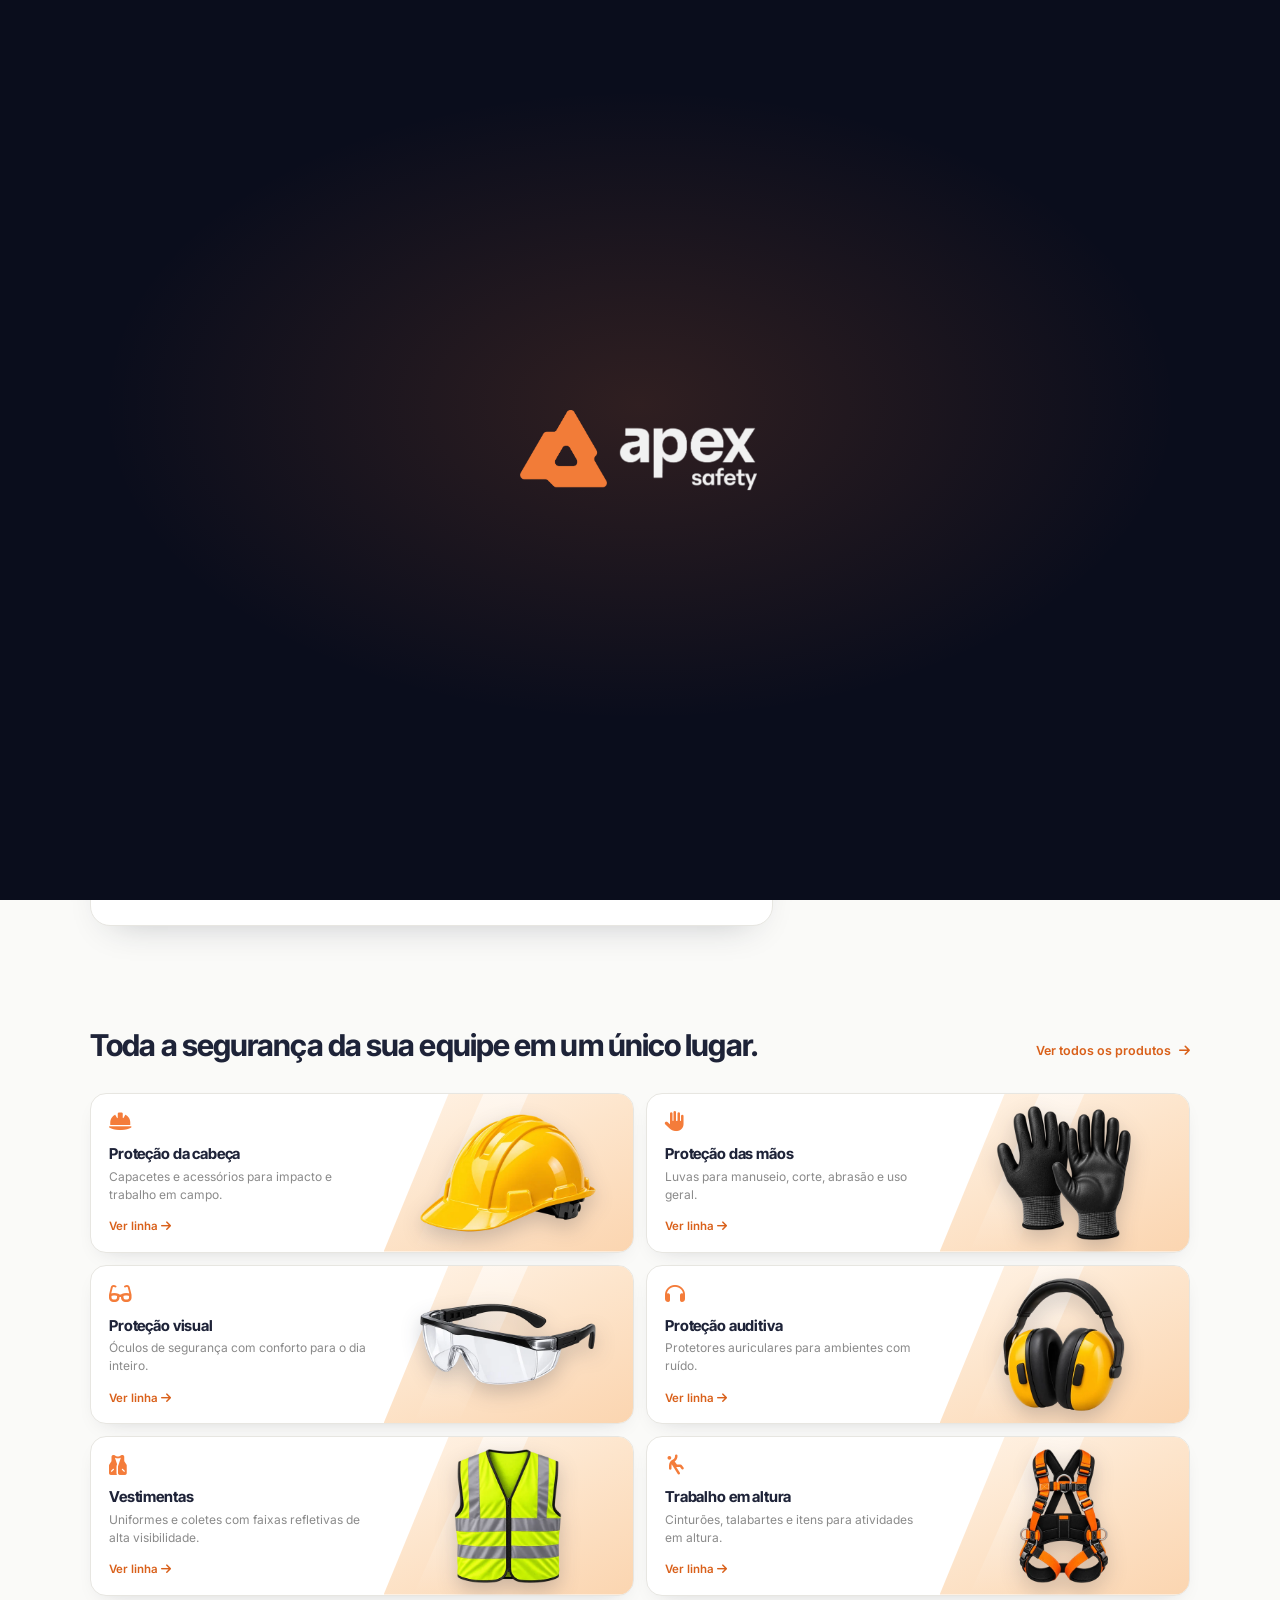
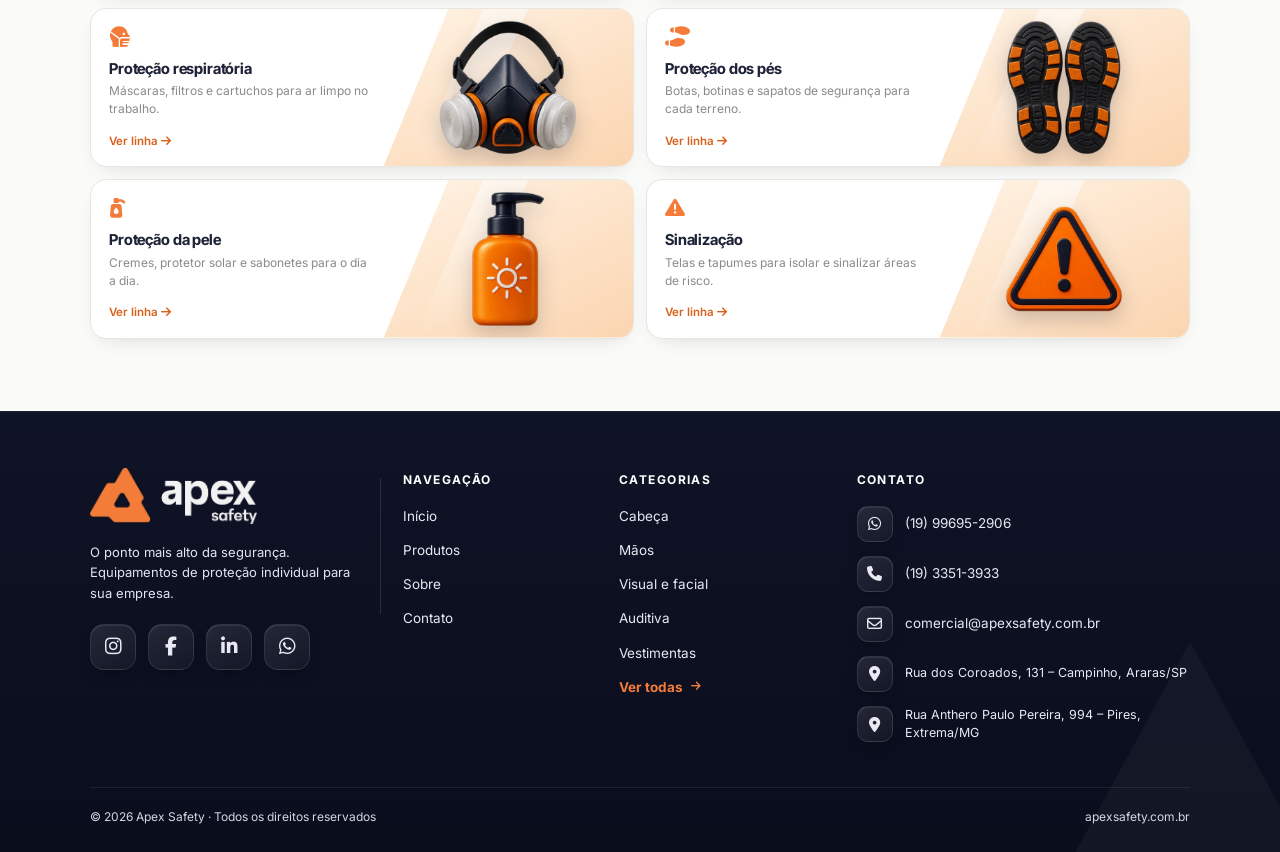
==== orcamento.html @ 377675d9 "Ajustes novos - Part 1" ====
<!DOCTYPE html>
<html lang="pt-br">
<head>
  <meta charset="UTF-8">
  <meta name="viewport" content="width=device-width, initial-scale=1.0">
  <title>Solicitar orçamento | Apex Safety</title>
  <meta name="description" content="Conte um pouco sobre a sua empresa e receba uma proposta de EPIs sob medida.">
  <link rel="icon" type="image/png" href="icon-site.png?v=3">
  <link rel="apple-touch-icon" href="apple-touch-icon.png">
  <link rel="preconnect" href="https://fonts.googleapis.com">
  <link rel="preconnect" href="https://fonts.gstatic.com" crossorigin>
  <link href="https://fonts.googleapis.com/css2?family=Inter:wght@400;500;600;700&family=Inter+Tight:wght@500;600;700;800&family=JetBrains+Mono:wght@400;500;700&display=swap" rel="stylesheet">
  <link rel="stylesheet" href="https://cdnjs.cloudflare.com/ajax/libs/font-awesome/6.5.1/css/all.min.css">
  <link rel="stylesheet" href="style.css">
  <script src="preloader.js"></script>
</head>
<body class="home inner no-hero">
  <header class="site-header">
    <div class="container nav">
      <a href="index.html" class="brand" aria-label="Apex Safety"><img src="logo-apex.png" alt="Apex Safety" width="144" height="48"></a>
      <ul class="nav-links" id="nav-links">
        <li><a href="index.html">Início</a></li>
        <li><a href="produtos.html">Produtos</a></li>
        <li><a href="sobre.html">Sobre</a></li>
        <li><a href="orcamento.html" class="active">Contato</a></li>
      </ul>
      <div class="nav-right">
        <a class="nav-phone" href="tel:+5519996952906"><i class="fa-solid fa-phone"></i> (19) 99695-2906</a>
        <a class="nav-phone nav-mail" href="mailto:atendimento@apexsafety.com.br" aria-label="Enviar e-mail para atendimento@apexsafety.com.br"><i class="fa-regular fa-envelope"></i> atendimento@apexsafety.com.br</a>
        <button class="nav-toggle" id="nav-toggle" aria-label="Abrir menu" aria-expanded="false"><i class="fa-solid fa-bars"></i></button>
      </div>
    </div>
  </header>

  <main>
    <div class="container">
      <div class="form-wrap">
        <form class="form-card" id="quote-form" novalidate>
          <header><h2>Solicitar orçamento</h2><span>Campos com * são obrigatórios.</span></header>
          <div class="fields">
            <div class="field"><label for="nome">Nome completo *</label><input id="nome" name="nome" placeholder="Seu nome" autocomplete="name" required></div>
            <div class="field"><label for="tel">Telefone / WhatsApp *</label><input id="tel" name="tel" type="tel" inputmode="tel" placeholder="(19) 00000-0000" autocomplete="tel" required></div>
            <div class="field field-company full"><label for="empresa">Nome da empresa *</label><input id="empresa" name="empresa" placeholder="Razão social ou nome fantasia" autocomplete="organization" required></div>
            <div class="field full"><label for="colab">Nº de colaboradores</label>
              <select id="colab" name="colab"><option>Até 20</option><option>21 a 50</option><option>51 a 100</option><option>101 a 500</option><option>Mais de 500</option></select></div>
          </div>
          <div class="lbl" style="margin-top:18px">Quais linhas interessam?</div>
          <div class="chips sel" id="lines">
            <button type="button" class="chip" data-l="cabeca">Cabeça</button>
            <button type="button" class="chip" data-l="maos">Mãos</button>
            <button type="button" class="chip" data-l="visual">Visual</button>
            <button type="button" class="chip" data-l="auditiva">Auditiva</button>
            <button type="button" class="chip" data-l="vestimentas">Vestimentas</button>
            <button type="button" class="chip" data-l="altura">Altura</button>
            <button type="button" class="chip" data-l="pes">Pés</button>
          </div>
          <div class="field full"><label for="msg">Mensagem</label><textarea id="msg" name="msg" rows="4" placeholder="Funções, riscos, quantidades, prazos..."></textarea></div>
          <div class="field full field-opt"><label for="cnpj">CNPJ <em>(opcional)</em></label><input id="cnpj" name="cnpj" inputmode="numeric" placeholder="00.000.000/0000-00"></div>
          <div class="form-foot">
            <p class="lgpd"><i class="fa-solid fa-lock"></i> Ao enviar, você concorda com o uso dos dados para contato comercial, conforme a LGPD.</p>
            <button class="btn btn-primary btn-lg btn-nav-cta btn-cta-lg" type="submit">Enviar solicitação <i class="fa-solid fa-arrow-right"></i></button>
          </div>
          <div class="form-ok" id="form-ok" role="status"></div>
        </form>

        <aside class="side">
          <!-- <div class="side-card">
            <h3>Atendimento direto</h3>
            <div class="cr-list">
              <a class="cr " href="tel:+5519996952906" aria-label="Ligar para Irineu, comercial"><span class="cr-ico"><i class="fa-solid fa-phone"></i></span><span class="cr-txt"><small>Comercial · Irineu</small><b>(19) 99695-2906</b></span><span class="cr-go"><i class="fa-solid fa-arrow-right"></i></span></a>
              <a class="cr " href="tel:+5519981358900" aria-label="Ligar para Angelita, financeiro"><span class="cr-ico"><i class="fa-solid fa-phone"></i></span><span class="cr-txt"><small>Financeiro · Angelita</small><b>(19) 98135-8900</b></span><span class="cr-go"><i class="fa-solid fa-arrow-right"></i></span></a>
              <a class="cr cr-sm" href="mailto:contato@apexsafety.com.br?subject=Solicita%C3%A7%C3%A3o%20de%20or%C3%A7amento" aria-label="Enviar e-mail"><span class="cr-ico"><i class="fa-regular fa-envelope"></i></span><span class="cr-txt"><small>E-mail</small><b>contato@apexsafety.com.br</b></span><span class="cr-go"><i class="fa-solid fa-arrow-right"></i></span></a>
              <a class="cr cr-sm" href="https://www.google.com/maps/search/?api=1&amp;query=Rua%20dos%20Coroados%2C%20131%20-%20Campinho%2C%20Araras%2FSP" target="_blank" rel="noopener"><span class="cr-ico"><i class="fa-solid fa-location-dot"></i></span><span class="cr-txt"><small>Endereço · Araras/SP</small><b>Rua dos Coroados, 131 – Campinho</b></span><span class="cr-go"><i class="fa-solid fa-arrow-right"></i></span></a>
              <a class="cr cr-sm" href="https://www.google.com/maps/search/?api=1&amp;query=Rua%20Anthero%20Paulo%20Pereira%2C%20994%20-%20Pires%2C%20Extrema%2FMG" target="_blank" rel="noopener"><span class="cr-ico"><i class="fa-solid fa-location-dot"></i></span><span class="cr-txt"><small>Endereço · Extrema/MG</small><b>Rua Anthero Paulo Pereira, 994 – Pires</b></span><span class="cr-go"><i class="fa-solid fa-arrow-right"></i></span></a>
              <div class="cr cr-off"><span class="cr-ico"><i class="fa-regular fa-clock"></i></span><span class="cr-txt"><small>Horário</small><b>[HORÁRIO DE ATENDIMENTO]</b></span></div>
            </div>
          </div> -->

          <a class="person-link" href="tel:+5519996952906" aria-label="Ligar para Irineu Curtulo Neto (comercial): (19) 99695-2906" draggable="false"><img class="person-img" src="imagens/contatos/irineu-curtulo-neto.png" alt="Cartão de contato: Irineu Curtulo Neto, Departamento Comercial" width="600" height="200" loading="lazy" decoding="async" draggable="false"><span class="call-chip"><i class="fa-solid fa-phone"></i> Ligar agora</span></a>
          <a class="person-link" href="tel:+5519981358900" aria-label="Ligar para Angelita Almeida (financeiro): (19) 98135-8900" draggable="false"><img class="person-img" src="imagens/contatos/angelita-almeida.png" alt="Cartão de contato: Angelita Almeida, Controladoria/Financeiro" width="600" height="200" loading="lazy" decoding="async" draggable="false"><span class="call-chip"><i class="fa-solid fa-phone"></i> Ligar agora</span></a>
        </aside>
      </div>
    </div>

    <section class="section">
      <div class="container">
        <div class="sec-head">
          <div>
            <h2 class="title">Toda a segurança da sua equipe em um único lugar.</h2>
          </div>
          <a class="link-orange" href="produtos.html">Ver todos os produtos <i class="fa-solid fa-arrow-right"></i></a>
        </div>
        <div class="cat-grid">
          <a class="cat" href="produtos.html?linha=cabeca"><div class="cat-text"><span class="ico-o"><i class="fa-solid fa-helmet-safety"></i></span><h3>Proteção da cabeça</h3><p>Capacetes e acessórios para impacto e trabalho em campo.</p><span class="cat-link">Ver linha <i class="fa-solid fa-arrow-right"></i></span></div><div class="cat-art"><img src="imagens/solucoes/cabeca.webp?v=4" alt="Capacete de segurança" width="300" height="225" loading="lazy" decoding="async"><i class="fa-solid fa-helmet-safety cat-fallback"></i></div></a>
          <a class="cat" href="produtos.html?linha=maos"><div class="cat-text"><span class="ico-o"><i class="fa-solid fa-hand"></i></span><h3>Proteção das mãos</h3><p>Luvas para manuseio, corte, abrasão e uso geral.</p><span class="cat-link">Ver linha <i class="fa-solid fa-arrow-right"></i></span></div><div class="cat-art"><img src="imagens/solucoes/maos.webp?v=4" alt="Luvas de proteção" width="300" height="225" loading="lazy" decoding="async"><i class="fa-solid fa-hand cat-fallback"></i></div></a>
          <a class="cat" href="produtos.html?linha=visual"><div class="cat-text"><span class="ico-o"><i class="fa-solid fa-glasses"></i></span><h3>Proteção visual</h3><p>Óculos de segurança com conforto para o dia inteiro.</p><span class="cat-link">Ver linha <i class="fa-solid fa-arrow-right"></i></span></div><div class="cat-art"><img src="imagens/solucoes/visual.webp?v=4" alt="Óculos de segurança" width="300" height="225" loading="lazy" decoding="async"><i class="fa-solid fa-glasses cat-fallback"></i></div></a>
          <a class="cat" href="produtos.html?linha=auditiva"><div class="cat-text"><span class="ico-o"><i class="fa-solid fa-headphones"></i></span><h3>Proteção auditiva</h3><p>Protetores auriculares para ambientes com ruído.</p><span class="cat-link">Ver linha <i class="fa-solid fa-arrow-right"></i></span></div><div class="cat-art"><img src="imagens/solucoes/auditiva.webp?v=4" alt="Abafador de ruído" width="300" height="225" loading="lazy" decoding="async"><i class="fa-solid fa-headphones cat-fallback"></i></div></a>
          <a class="cat" href="produtos.html?linha=vestimentas"><div class="cat-text"><span class="ico-o"><i class="fa-solid fa-vest"></i></span><h3>Vestimentas</h3><p>Uniformes e coletes com faixas refletivas de alta visibilidade.</p><span class="cat-link">Ver linha <i class="fa-solid fa-arrow-right"></i></span></div><div class="cat-art"><img src="imagens/solucoes/vestimentas.webp?v=4" alt="Colete refletivo" width="300" height="225" loading="lazy" decoding="async"><i class="fa-solid fa-vest cat-fallback"></i></div></a>
          <a class="cat" href="produtos.html?linha=altura"><div class="cat-text"><span class="ico-o"><i class="fa-solid fa-person-falling"></i></span><h3>Trabalho em altura</h3><p>Cinturões, talabartes e itens para atividades em altura.</p><span class="cat-link">Ver linha <i class="fa-solid fa-arrow-right"></i></span></div><div class="cat-art"><img src="imagens/solucoes/altura.webp?v=4" alt="Cinturão de segurança" width="300" height="225" loading="lazy" decoding="async"><i class="fa-solid fa-person-falling cat-fallback"></i></div></a>
          <a class="cat" href="produtos.html?linha=respiratoria"><div class="cat-text"><span class="ico-o"><i class="fa-solid fa-head-side-mask"></i></span><h3>Proteção respiratória</h3><p>Máscaras, filtros e cartuchos para ar limpo no trabalho.</p><span class="cat-link">Ver linha <i class="fa-solid fa-arrow-right"></i></span></div><div class="cat-art"><img src="imagens/solucoes/respiratoria.webp?v=4" alt="Máscara de proteção respiratória" width="300" height="225" loading="lazy" decoding="async"><i class="fa-solid fa-head-side-mask cat-fallback"></i></div></a>
          <a class="cat" href="produtos.html?linha=pes"><div class="cat-text"><span class="ico-o"><i class="fa-solid fa-shoe-prints"></i></span><h3>Proteção dos pés</h3><p>Botas, botinas e sapatos de segurança para cada terreno.</p><span class="cat-link">Ver linha <i class="fa-solid fa-arrow-right"></i></span></div><div class="cat-art"><img src="imagens/solucoes/pes.webp?v=4" alt="Botina de segurança" width="300" height="225" loading="lazy" decoding="async"><i class="fa-solid fa-shoe-prints cat-fallback"></i></div></a>
          <a class="cat" href="produtos.html?linha=pele"><div class="cat-text"><span class="ico-o"><i class="fa-solid fa-pump-soap"></i></span><h3>Proteção da pele</h3><p>Cremes, protetor solar e sabonetes para o dia a dia.</p><span class="cat-link">Ver linha <i class="fa-solid fa-arrow-right"></i></span></div><div class="cat-art"><img src="imagens/solucoes/pele.webp?v=4" alt="Creme e protetor solar" width="300" height="225" loading="lazy" decoding="async"><i class="fa-solid fa-pump-soap cat-fallback"></i></div></a>
          <a class="cat" href="produtos.html?linha=sinalizacao"><div class="cat-text"><span class="ico-o"><i class="fa-solid fa-triangle-exclamation"></i></span><h3>Sinalização</h3><p>Telas e tapumes para isolar e sinalizar áreas de risco.</p><span class="cat-link">Ver linha <i class="fa-solid fa-arrow-right"></i></span></div><div class="cat-art"><img src="imagens/solucoes/sinalizacao.webp?v=4" alt="Tela de sinalização" width="300" height="225" loading="lazy" decoding="async"><i class="fa-solid fa-triangle-exclamation cat-fallback"></i></div></a>
        </div>
      </div>
    </section>
  </main>

  <footer class="site-footer flush">
    <div class="container">
      <div class="sf-grid">
        <div class="sf-brand">
          <a href="index.html" aria-label="Apex Safety"><img src="logo-apex.png" alt="Apex Safety" width="144" height="48"></a>
          <p>O ponto mais alto da segurança. Equipamentos de proteção individual para sua empresa.</p>
          <div class="sf-social">
            <a href="https://www.instagram.com/apexsafetyepi?utm_source=ig_web_button_share_sheet&cplk=ZDNlZDc0MzIxNw==" target="_blank" rel="noopener" aria-label="Instagram"><i class="fa-brands fa-instagram"></i></a>
            <a href="#" aria-label="Facebook"><i class="fa-brands fa-facebook-f"></i></a>
            <a href="#" aria-label="LinkedIn"><i class="fa-brands fa-linkedin-in"></i></a>
            <a href="https://api.whatsapp.com/send?phone=5519996952906" target="_blank" rel="noopener" aria-label="WhatsApp"><i class="fa-brands fa-whatsapp"></i></a>
          </div>
        </div>
        <div>
          <h4>Navegação</h4>
          <ul>
            <li><a href="index.html">Início</a></li>
            <li><a href="produtos.html">Produtos</a></li>
            <li><a href="sobre.html">Sobre</a></li>
            <li><a href="orcamento.html">Contato</a></li>
          </ul>
        </div>
        <div>
          <h4>Categorias</h4>
          <ul>
            <li><a href="produtos.html?linha=cabeca">Cabeça</a></li>
            <li><a href="produtos.html?linha=maos">Mãos</a></li>
            <li><a href="produtos.html?linha=visual">Visual e facial</a></li>
            <li><a href="produtos.html?linha=auditiva">Auditiva</a></li>
            <li><a href="produtos.html?linha=vestimentas">Vestimentas</a></li>
            <li><a class="sf-all" href="produtos.html">Ver todas <i class="fa-solid fa-arrow-right"></i></a></li>
          </ul>
        </div>
        <div>
          <h4>Contato</h4>
          <ul>
            <li><a href="https://api.whatsapp.com/send?phone=5519996952906" target="_blank" rel="noopener"><i class="fa-brands fa-whatsapp"></i> (19) 99695-2906</a></li>
            <li><a href="tel:+551933513933"><i class="fa-solid fa-phone"></i> (19) 3351-3933</a></li>
            <li><a href="mailto:comercial@apexsafety.com.br"><i class="fa-regular fa-envelope"></i> comercial@apexsafety.com.br</a></li>
            <li><i class="fa-solid fa-location-dot"></i> Rua dos Coroados, 131 – Campinho, Araras/SP</li>
            <li><i class="fa-solid fa-location-dot"></i> Rua Anthero Paulo Pereira, 994 – Pires, Extrema/MG</li>
          </ul>
        </div>
      </div>
      <div class="sf-bottom"><span>© 2026 Apex Safety · Todos os direitos reservados</span><span>apexsafety.com.br</span></div>
    </div>
  </footer>
  <script src="script.js"></script>
</body>
</html>
---- style.css ----
:root {
  --bg: #fafaf8;
  --white: #ffffff;
  --navy: #1e2338;
  --navy-deep: #12132a;
  --orange: #f47c3a;
  --orange-ink: #d9601a;
  --blue: #2a5bc0;
  --peach: #f3c58e;
  --text: #1a1c2e;
  --muted: #8a8a8a;
  --line: #e7e6e1;
  --radius: 16px;
  --font: 'Inter', system-ui, sans-serif;
  --display: 'Inter Tight', 'Inter', system-ui, sans-serif;
  --mono: 'JetBrains Mono', ui-monospace, monospace;
}

*, *::before, *::after { box-sizing: border-box; }
html { scroll-behavior: smooth; }
body { margin: 0; font-family: var(--font); background: var(--bg); color: var(--text); line-height: 1.5; overflow-x: hidden; -webkit-font-smoothing: antialiased; }
img { max-width: 100%; display: block; }
a { color: inherit; text-decoration: none; }
h1, h2, h3, h4 { font-family: var(--display); letter-spacing: -0.03em; line-height: 1.05; margin: 0; font-weight: 700; color: var(--navy); }
p { margin: 0; }
.container { width: calc(100% - 32px); max-width: 1100px; margin: 0 auto; }
.accent { color: var(--orange-ink); }
.eyebrow { font-size: 13px; letter-spacing: .08em; text-transform: uppercase; color: var(--orange-ink); margin-bottom: 14px; display: block; }
.section { padding: 72px 0; }
.section-white { background: var(--white); border-top: 1px solid var(--line); border-bottom: 1px solid var(--line); }
h2.title { font-size: clamp(28px, 4vw, 30px); }

/* Header */
.site-header { position: sticky; top: 0; z-index: 50; background: rgba(250,250,248,.92); backdrop-filter: blur(10px); border-bottom: 1px solid var(--line); }
.nav { display: flex; align-items: center; justify-content: space-between; height: 64px; gap: 16px; }
.brand { display: inline-flex; align-items: center; gap: 6px; }
.brand img { width: 30px; height: auto; }
.brand-text { display: flex; flex-direction: column; line-height: .8; font-family: var(--display); font-weight: 800; font-size: 25px; color: var(--navy); letter-spacing: -0.04em; }
.brand-text small { font-size: 7px; font-weight: 700; letter-spacing: 0; align-self: flex-end; margin-top: 2px; }
.brand.light .brand-text { color: #fff; }
.nav-links { display: flex; gap: 4px; list-style: none; margin: 0; padding: 0; }
.nav-links a { font-size: 13px; padding: 7px 12px; border-radius: 8px; color: var(--muted); font-weight: 500; transition: background .2s; }
.nav-links a:hover { background: #efeee9; color: var(--text); }
.nav-links a.active { background: #efeee9; color: var(--text); }
.nav-right { display: flex; align-items: center; gap: 18px; }
.nav-phone { font-size: 13px; color: var(--muted); display: inline-flex; align-items: center; gap: 8px; }
.nav-toggle { display: none; background: var(--white); border: 1px solid var(--line); border-radius: 8px; width: 38px; height: 38px; cursor: pointer; color: var(--navy); }

/* Buttons */
.btn { display: inline-flex; align-items: center; justify-content: center; gap: 8px; padding: 11px 18px; border-radius: 10px; font: 600 13px var(--font); cursor: pointer; border: 1px solid transparent; transition: transform .15s, box-shadow .2s, background .2s; }
.btn:hover { transform: translateY(-1px); }
.btn-primary { background: var(--orange); color: var(--navy); box-shadow: 0 4px 12px rgba(244,124,58,.3); }
.btn-primary:hover { background: #f8873f; }
.btn-light { background: var(--white); border-color: var(--line); color: var(--navy); box-shadow: 0 1px 2px rgba(0,0,0,.05); }
.btn-dark { background: var(--navy); color: #fff; }
.btn-ghost-dark { border-color: rgba(255,255,255,.2); color: #fff; }
.btn-outline-orange { border-color: rgba(26,28,46,.25); color: var(--navy); }
.btn-lg { padding: 14px 20px; }
.btn-block { width: 100%; }
.btn-sm { padding: 8px 16px; font-size: 12px; }

/* Hero */
.hero { padding: 56px 0 56px; }
.hero-grid { display: grid; grid-template-columns: 1fr 1fr; gap: 48px; align-items: center; }
.pill { display: inline-flex; align-items: center; gap: 8px; background: var(--white); border: 1px solid var(--line); border-radius: 999px; padding: 4px 12px 4px 5px; font-size: 11px; color: var(--muted); box-shadow: 0 1px 3px rgba(0,0,0,.05); }
.pill b { font-family:; font-weight: 500; background: #fdebdc; color: var(--orange-ink); border-radius: 999px; padding: 2px 8px; }
.hero h1 { font-size: clamp(44px, 6.4vw, 66px); margin: 22px 0 22px; }
.hero h1 .accent { display: inline; }
.hero p.lead { font-size: 16px; color: var(--muted); max-width: 400px; }
.hero-actions { display: flex; flex-wrap: wrap; gap: 12px; margin: 28px 0 24px; }
.checks { display: flex; flex-wrap: wrap; gap: 8px 22px; list-style: none; padding: 20px 0 0; margin: 0; border-top: 1px solid var(--line); font-size: 12px; color: var(--muted); }
.checks li::before { content: "✓"; color: var(--orange-ink); margin-right: 7px; }
.hero-card { position: relative; background: var(--navy); border-radius: 22px; aspect-ratio: 1 / .96; overflow: hidden; box-shadow: 0 30px 50px -20px rgba(30,35,56,.4); }
.hero-card::before { content: ""; position: absolute; right: 0; top: 0; width: 60%; height: 100%; background: var(--blue); clip-path: polygon(30% 0, 100% 0, 100% 100%, 70% 100%); }
.hero-card::after { content: ""; position: absolute; left: 0; top: 0; width: 70%; height: 90%; border-right: 1px solid rgba(255,255,255,.18); transform: skewX(-24deg) translateX(30%); pointer-events: none; }
.hero-photo { position: absolute; left: 8%; right: 12%; top: 18%; bottom: 7%; object-fit: cover; width: 80%; height: 75%; clip-path: polygon(50% 0, 100% 40%, 100% 100%, 0 100%, 0 40%); border-radius: 12px; }
.hero-tag { position: absolute; left: 16px; top: 16px; z-index: 3; background: var(--white); border-radius: 10px; padding: 8px 12px; display: flex; gap: 10px; align-items: center; font-size: 11px; box-shadow: 0 6px 16px rgba(0,0,0,.2); }
.hero-tag b { display: block; font-size: 12px; color: var(--navy); }
.hero-tag span { color: var(--muted); }
.hero-tag i { color: var(--orange-ink); }

/* Pillars */
.pillars { display: grid; grid-template-columns: repeat(3, 1fr); background: var(--white); border: 1px solid var(--line); border-radius: var(--radius); }
.pillar { display: flex; gap: 14px; padding: 22px 20px; border-right: 1px solid var(--line); }
.pillar:last-child { border-right: 0; }
.ico { flex: none; width: 28px; height: 28px; background: var(--navy); color: var(--orange); border-radius: 8px; display: grid; place-items: center; font-size: 12px; }
.pillar h4, .pillar h3 { font-size: 14px; letter-spacing: -0.01em; margin-bottom: 6px; }
.pillar p { font-size: 12px; color: var(--muted); }

/* Section header */
.sec-head { display: flex; justify-content: space-between; align-items: flex-end; gap: 20px; margin-bottom: 32px; flex-wrap: wrap; }
.sec-head.center { justify-content: center; text-align: center; }

/* Category cards */
.cat-grid { display: grid; grid-template-columns: repeat(3, 1fr); gap: 12px; }
.cat { background: var(--white); border: 1px solid var(--line); border-radius: 14px; padding: 18px 18px 16px; display: flex; flex-direction: column; gap: 8px; transition: transform .2s, box-shadow .2s; }
.cat:hover { transform: translateY(-3px); box-shadow: 0 12px 24px -12px rgba(30,35,56,.25); }
.cat .ico-o { width: 30px; height: 30px; border-radius: 8px; background: #fdebdc; border: 1px solid #f9d4b5; color: var(--orange-ink); display: grid; place-items: center; font-size: 13px; margin-bottom: 14px; }
.cat h3 { font-size: 15px; letter-spacing: -0.01em; }
.cat p { font-size: 12px; color: var(--muted); flex: 1; min-height: 36px; }
.cat span { font-size: 12px; font-weight: 600; color: var(--navy); }

/* Feature (gloves) */
.feature { background: var(--navy); border-radius: 22px; overflow: hidden; display: grid; grid-template-columns: 1fr 1fr; position: relative; min-height: 360px; }
.feature::before { content: ""; position: absolute; left: 0; top: 0; bottom: 0; width: 50%; background: var(--blue); clip-path: polygon(0 0, 75% 0, 100% 0, 25% 100%, 0 100%); clip-path: polygon(0 0, 78% 0, 22% 100%, 0 100%); }
.feature-img { position: relative; z-index: 2; display: grid; place-items: center; padding: 28px; }
.feature-img img { width: 85%; aspect-ratio: 1; object-fit: cover; clip-path: polygon(50% 4%, 100% 96%, 0 96%); background: var(--orange); }
.feature-body { position: relative; z-index: 2; padding: 44px 40px 44px 8px; color: #fff; }
.feature-body h2 { color: #fff; font-size: clamp(28px, 3.6vw, 36px); margin-bottom: 16px; }
.feature-body > p { color: #b9bdd0; font-size: 14px; max-width: 400px; }
.feature-body .checks { border: 0; padding: 0; margin: 20px 0 24px; flex-direction: column; color: #e8e9f2; gap: 8px; }
.feature-body .checks li::before { content: "✓"; display: inline-grid; place-items: center; width: 18px; height: 18px; background: rgba(244,124,58,.2); border-radius: 5px; font-size: 10px; margin-right: 10px; }
.feature-actions { display: flex; gap: 10px; flex-wrap: wrap; }

/* Why */
.why-grid { display: grid; grid-template-columns: repeat(5, 1fr); gap: 12px; }
.why { background: var(--white); border: 1px solid var(--line); border-radius: 14px; padding: 16px; }
.why .ico { width: 36px; height: 36px; font-size: 15px; margin-bottom: 14px; }
.why h3 { font-size: 13px; letter-spacing: -0.01em; margin-bottom: 6px; }
.why p { font-size: 11.5px; color: var(--muted); }

/* Steps */
.how { display: grid; grid-template-columns: 1fr 1fr; gap: 48px; align-items: center; }
.steps { list-style: none; padding: 0; margin: 28px 0 0; position: relative; }
.step { display: flex; gap: 16px; margin-bottom: 20px; position: relative; }
.step:not(:last-child)::before { content: ""; position: absolute; left: 13px; top: 32px; bottom: -14px; width: 1px; background: var(--line); }
.step .n { flex: none; width: 28px; height: 28px; border-radius: 8px; border: 1px solid var(--line); background: var(--white); font: 11px; display: grid; place-items: center; color: var(--muted); }
.step:last-child .n { background: var(--orange); border-color: var(--orange); color: var(--navy); }
.step h3 { font-size: 14px; letter-spacing: -0.01em; margin-bottom: 4px; }
.step p { font-size: 12.5px; color: var(--muted); }
.van-card { background: #f3f3f0; border: 1px solid var(--line); border-radius: 18px; padding: 0px; }
.van-card img { border-radius: 8px; width: 100%; aspect-ratio: 4/3; object-fit: cover; }

/* Brand essence */
.essence { display: grid; grid-template-columns: 1fr 1fr; gap: 56px; align-items: center; }
.tri-img { width: 100%; max-width: 420px; aspect-ratio: 1.15; margin: 0 auto; object-fit: cover; clip-path: polygon(50% 0, 100% 100%, 0 100%); }
.tri-photo { aspect-ratio: 1.15; max-width: 420px; margin: 0 auto; width: 100%; background: linear-gradient(180deg, #f08a9a 0%, #6d5470 35%, #1d2036 100%); clip-path: polygon(50% 0, 100% 100%, 0 100%); position: relative; }
.tri-photo img { width: 100%; height: 100%; object-fit: cover; mix-blend-mode: multiply; opacity: .85; }
.essence h2 { font-size: clamp(32px, 4.4vw, 35px); margin-bottom: 24px; }
.lines { list-style: none; padding: 0; margin: 0 0 22px; border-top: 1px solid var(--line); }
.lines li { padding: 10px 0; border-bottom: 1px solid var(--line); font-size: 13.5px; color: var(--muted); }
.lines b { color: var(--navy); }
.essence p.note { font-size: 13px; color: var(--muted); max-width: 380px; margin-bottom: 22px; }

/* Social */
.social-head { display: flex; align-items: center; justify-content: space-between; gap: 16px; margin-bottom: 20px; flex-wrap: wrap; }
.social-head .who { display: flex; gap: 14px; align-items: center; }
.avatar { width: 40px; height: 40px; border-radius: 50%; background: var(--navy); display: grid; place-items: center; }
.avatar img { width: 20px; }
.social-head h3 { font-size: 20px; letter-spacing: -0.02em; }
.social-head p { font-size: 12px; color: var(--muted); }
.posts { display: grid; grid-template-columns: repeat(4, 1fr); gap: 10px; }
.post { aspect-ratio: .8; border-radius: 12px; overflow: hidden; position: relative; background: var(--navy); color: #fff; padding: 16px; display: flex; flex-direction: column; justify-content: flex-end; font-family: var(--display); font-weight: 700; font-size: 18px; line-height: 1.05; letter-spacing: -.02em; }
.post img { position: absolute; inset: 0; width: 100%; height: 100%; object-fit: cover; }
.post::after { content: ""; position: absolute; inset: 0; background: linear-gradient(180deg, rgba(30,35,56,.1), rgba(30,35,56,.85)); }
.post span { position: relative; z-index: 2; }
.post.orange { background: var(--orange); color: var(--navy); }
.post.orange::after { display: none; }
.post.mark { display: grid; place-items: center; }
.post.mark img { position: static; width: 55%; height: auto; }
.post.mark::after { display: none; }

/* CTA band */
.cta-band { background: var(--orange); border-radius: 22px; padding: 20px 40px; display: flex; justify-content: space-between; align-items: center; gap: 24px; flex-wrap: wrap; position: relative; overflow: hidden; }
.cta-band::after { content: ""; position: absolute; right: 90px; top: -20%; bottom: -20%; width: 240px; border-left: 1px solid rgba(30,35,56,.25); transform: skewX(-30deg); pointer-events: none; }
.cta-band h2 { font-size: clamp(30px, 3.6vw, 24px); max-width: 620px; position: relative; z-index: 2; }
.cta-band p { font-size: 13px; color: var(--navy); margin: 10px 0 22px; position: relative; z-index: 2; }
.cta-band .actions { display: flex; gap: 10px; flex-wrap: wrap; position: relative; z-index: 2; }
.cta-band.row .actions { margin: 0; }

/* Footer */
.footer { background: var(--navy-deep); color: #a8abc2; padding: 44px 0 0; margin-top: 72px; font-size: 12px; }
.footer-grid { display: grid; grid-template-columns: 1.1fr 1fr 1.1fr 1fr; gap: 28px; padding-bottom: 36px; }
.footer p.tag { margin-top: 14px; max-width: 200px; line-height: 1.7; }
.footer h4 { font: 700 10px; letter-spacing: .1em; color: #fff; margin-bottom: 14px; text-transform: uppercase; }
.footer ul { list-style: none; margin: 0; padding: 0; display: grid; gap: 8px; }
.footer a:hover { color: #fff; }
.footer-bottom { border-top: 1px solid rgba(255,255,255,.08); padding: 18px 0; display: flex; justify-content: space-between; gap: 12px; flex-wrap: wrap; font-size: 11px; }
.footer-bottom .mono { font-family:; }
.footer-slim { background: var(--navy-deep); color: #a8abc2; padding: 22px 0; margin-top: 72px; font-size: 12px; }
.footer-slim .container { display: flex; justify-content: space-between; align-items: center; gap: 16px; flex-wrap: wrap; }

/* Catalog */
.page-head { padding: 56px 0 40px; background: var(--white); border-bottom: 1px solid var(--line); }
.page-head .container { display: flex; justify-content: space-between; align-items: flex-end; gap: 24px; flex-wrap: wrap; }
.crumbs { font: 11px; color: var(--muted); margin-bottom: 28px; }
.crumbs b { color: var(--text); font-weight: 500; }
.crumbs a:hover { color: var(--orange-ink); }
.page-head h1 { font-size: clamp(40px, 6vw, 60px); margin-bottom: 14px; }
.page-head p { color: var(--muted); max-width: 480px; font-size: 15px; }
.filters-row { display: flex; justify-content: space-between; align-items: center; gap: 16px; margin: 28px 0 22px; flex-wrap: wrap; }
.chips { display: flex; flex-wrap: wrap; gap: 8px; }
.chip { font: 500 12px var(--font); background: var(--white); border: 1px solid var(--line); border-radius: 999px; padding: 8px 16px; cursor: pointer; color: var(--text); transition: all .15s; }
.chip:hover { border-color: #cfcdc5; }
.chip.on { background: var(--navy); color: #fff; border-color: var(--navy); }
.count { font: 11px; color: var(--muted); }
.prod-grid { display: grid; grid-template-columns: repeat(4, 1fr); gap: 16px; }
.prod { background: var(--white); border: 1px solid var(--line); border-radius: 14px; overflow: hidden; display: flex; flex-direction: column; transition: box-shadow .2s, transform .2s; }
.prod:hover { box-shadow: 0 14px 28px -14px rgba(30,35,56,.3); transform: translateY(-2px); }
.prod[hidden] { display: none; }
.prod-img { position: relative; aspect-ratio: 1 / .93; background: #f2f2ef; display: grid; place-items: center; overflow: hidden; }
.prod-img img { width: 100%; height: 100%; object-fit: cover; }
.prod-tag { position: absolute; left: 10px; top: 10px; z-index: 2; background: var(--white); border-radius: 999px; font-size: 10.5px; padding: 3px 10px; box-shadow: 0 1px 3px rgba(0,0,0,.08); }
.ph { text-align: center; font: 9px; color: var(--muted); letter-spacing: .05em; }
.ph i { display: grid; place-items: center; width: 36px; height: 36px; margin: 0 auto 8px; border: 1px dashed #c9c8c2; border-radius: 8px; font-size: 15px; font-style: normal; }
.prod-body { padding: 16px; display: flex; flex-direction: column; gap: 6px; flex: 1; }
.prod-body h3 { font-size: 15px; letter-spacing: -0.01em; }
.prod-body p { font-size: 12px; color: var(--muted); }
.prod-body .ca { font: 10px; color: var(--muted); }
.prod-foot { display: flex; justify-content: space-between; align-items: center; margin-top: auto; padding-top: 14px; }
.prod-foot a.more { font-size: 12px; font-weight: 600; color: var(--navy); }

/* Product detail */
.detail { display: grid; grid-template-columns: 1.05fr 1fr; gap: 40px; padding: 28px 0 64px; align-items: start; }
.gallery .main { position: relative; background: var(--navy); border-radius: 18px; aspect-ratio: 1 / .9; overflow: hidden; }
.gallery .main::before { content: ""; position: absolute; right: 0; top: 0; width: 45%; height: 100%; background: var(--blue); clip-path: polygon(40% 0, 100% 0, 100% 100%, 90% 100%); }
.gallery .main img { position: absolute; inset: 0; width: 100%; height: 100%; object-fit: cover; }
.thumbs { display: flex; gap: 8px; margin-top: 12px; }
.thumb { width: 52px; height: 52px; border-radius: 8px; overflow: hidden; border: 2px solid transparent; padding: 0; cursor: pointer; background: #ddd; }
.thumb img { width: 100%; height: 100%; object-fit: cover; }
.thumb.on { border-color: var(--orange); }
.badge { display: inline-block; font-size: 11px; background: #fdebdc; border: 1px solid #f9d4b5; color: #a1450e; border-radius: 999px; padding: 3px 12px; margin-bottom: 14px; }
.detail h1 { font-size: clamp(34px, 4.6vw, 44px); margin-bottom: 14px; }
.detail .desc { color: var(--muted); font-size: 14px; margin-bottom: 16px; }
.tags { display: flex; gap: 8px; margin-bottom: 20px; flex-wrap: wrap; }
.tags span { font: 10.5px; background: var(--white); border: 1px solid var(--line); border-radius: 6px; padding: 4px 9px; color: var(--muted); }
.buybox { background: var(--white); border: 1px solid var(--line); border-radius: 14px; padding: 20px; box-shadow: 0 4px 14px -8px rgba(0,0,0,.12); }
.buy-row { display: flex; justify-content: space-between; font-size: 12px; font-weight: 600; margin-bottom: 10px; }
.buy-row span { font-weight: 400; color: var(--muted); }
.sizes { display: grid; grid-template-columns: repeat(5, 1fr); gap: 8px; margin-bottom: 20px; }
.size { padding: 10px 0; border: 1px solid var(--line); border-radius: 8px; background: var(--white); font: 600 12px var(--font); cursor: pointer; }
.size.on { background: var(--navy); color: #fff; border-color: var(--navy); }
.qty-row { display: flex; align-items: center; gap: 16px; margin-bottom: 16px; }
.qty { display: inline-flex; border: 1px solid var(--line); border-radius: 8px; overflow: hidden; }
.qty button { width: 38px; border: 0; background: var(--white); cursor: pointer; font-size: 16px; }
.qty input { width: 56px; text-align: center; border: 0; border-left: 1px solid var(--line); border-right: 1px solid var(--line); font: 600 13px; padding: 10px 0; -moz-appearance: textfield; }
.qty input::-webkit-outer-spin-button, .qty input::-webkit-inner-spin-button { -webkit-appearance: none; }
.qty-note { font-size: 11px; color: var(--muted); }
.buybox .btn + .btn { margin-top: 10px; }
.specs { margin-top: 20px; }
.specs div { display: flex; justify-content: space-between; gap: 16px; padding: 13px 0; border-bottom: 1px solid var(--line); font-size: 12.5px; }
.specs div:first-child { border-top: 1px solid var(--line); }
.specs dt, .specs span:first-child { color: var(--muted); }
.specs span:last-child { font-weight: 500; text-align: right; }
.related { display: grid; grid-template-columns: repeat(3, 1fr); gap: 14px; }
.rel { background: var(--white); border: 1px solid var(--line); border-radius: 14px; overflow: hidden; }
.rel .prod-img { aspect-ratio: 1 / .7; }
.rel h3 { font-size: 14px; padding: 14px 16px; letter-spacing: -0.01em; }

/* About */
.hero-about { padding: 56px 0; }
.about-card { position: relative; background: var(--navy); border-radius: 22px; aspect-ratio: 1 / .95; overflow: hidden; box-shadow: 0 30px 50px -20px rgba(30,35,56,.4); }
.about-card img { position: absolute; left: 12%; right: 8%; bottom: 6%; width: 78%; height: 82%; object-fit: cover; clip-path: polygon(50% 0, 100% 100%, 0 100%); }
.concept-list { display: grid; gap: 12px; margin-top: 28px; }
.concept { background: var(--white); border: 1px solid var(--line); border-radius: 14px; padding: 16px 18px; display: flex; gap: 14px; }
.tri { flex: none; width: 0; height: 0; border-left: 8px solid transparent; border-right: 8px solid transparent; border-bottom: 14px solid var(--orange); margin-top: 4px; }
.tri.blue { border-bottom-color: var(--blue); }
.tri.peach { border-bottom-color: var(--peach); }
.concept h3 { font-size: 13px; letter-spacing: -0.01em; margin-bottom: 4px; }
.concept p { font-size: 12px; color: var(--muted); }
.core { background: var(--navy); border-radius: 22px; overflow: hidden; display: grid; grid-template-columns: 1fr 1.1fr; min-height: 300px; position: relative; }
.core .left { background: var(--orange); clip-path: polygon(0 0, 100% 0, 78% 100%, 0 100%); display: grid; place-items: end start; padding: 40px; }
.core .hole { width: 130px; height: 112px; background: var(--navy); clip-path: polygon(50% 0, 100% 100%, 0 100%); display: grid; place-items: end center; padding-bottom: 16px; color: #fff; font: 600 11px var(--font); }
.core .right { padding: 48px 40px; color: #fff; align-self: center; }
.core h2 { color: var(--peach); font-weight: 500; font-size: clamp(28px, 3.6vw, 36px); margin-bottom: 12px; }
.core .right > b { font-size: 13px; display: block; margin-bottom: 10px; }
.core .right p { font-size: 13px; color: #b9bdd0; max-width: 340px; }
.core .people { display: inline-block; margin-top: 18px; border: 1px solid rgba(243,197,142,.5); color: var(--peach); border-radius: 999px; padding: 6px 18px; font-size: 13px; }
.trio { display: grid; grid-template-columns: repeat(3, 1fr); gap: 12px; margin-top: 28px; }
.field-grid { display: grid; grid-template-columns: repeat(3, 1fr); gap: 10px; }
.field-grid figure { margin: 0; border-radius: 14px; overflow: hidden; border: 1px solid var(--line); background: var(--navy); aspect-ratio: 1.55; }
.field-grid img { width: 100%; height: 100%; object-fit: cover; }
.banner { margin-top: 10px; background: var(--navy); border-radius: 14px; padding: 50px 24px; text-align: center; position: relative; overflow: hidden; color: #fff; }
.banner::before { content: ""; position: absolute; left: -30px; top: -30px; bottom: -30px; width: 36%; background: var(--orange); clip-path: polygon(0 0, 80% 0, 100% 60%, 40% 100%, 0 100%); }
.banner h3 { color: var(--orange); font-weight: 400; font-size: clamp(24px, 3.4vw, 32px); position: relative; }
.banner h3 b { color: #fff; font-style: italic; font-weight: 800; }
.banner small { display: inline-block; margin-top: 14px; border: 1px solid rgba(255,255,255,.3); border-radius: 999px; padding: 4px 16px; font-size: 11px; position: relative; }
.brand-icon { width: 38px; height: 38px; background: var(--navy); border-radius: 10px; display: grid; place-items: center; }
.brand-icon img { width: 20px; }
.team { display: grid; grid-template-columns: 1fr 1fr; gap: 12px; margin-top: 24px; }
.card-person { background: #04193a; border-radius: 14px; padding: 28px; color: #fff; display: flex; justify-content: space-between; align-items: center; gap: 16px; position: relative; overflow: hidden; }
.card-person h3 { color: var(--orange); font-size: 20px; margin-bottom: 4px; letter-spacing: -0.01em; }
.card-person small { display: block; font-size: 11px; font-weight: 600; margin-bottom: 14px; }
.card-person p { font-size: 11.5px; color: #cdd2e4; }
.card-person .brand-text { font-size: 34px; }

/* Form page */
.form-wrap { display: grid; grid-template-columns: 1.7fr 1fr; gap: 16px; padding: 40px 0 64px; align-items: stretch; }
.form-card { background: var(--white); border: 1px solid var(--line); border-radius: 18px; padding: 32px; box-shadow: 0 16px 36px -22px rgba(30,35,56,.3); }
.form-card header { display: flex; justify-content: space-between; align-items: baseline; padding-bottom: 18px; border-bottom: 1px solid var(--line); margin-bottom: 22px; gap: 12px; flex-wrap: wrap; }
.form-card header h2 { font-size: 20px; letter-spacing: -0.02em; }
.form-card header span { font-size: 11px; color: var(--muted); }
.fields { display: grid; grid-template-columns: repeat(3, 1fr); gap: 16px; }
.field { display: flex; flex-direction: column; gap: 6px; }
.field label, .lbl { font-size: 11.5px; font-weight: 600; }
.field input, .field select, .field textarea { font: 13px var(--font); padding: 11px 12px; border: 1px solid var(--line); border-radius: 8px; background: var(--white); color: var(--text); width: 100%; }
.field input:focus, .field select:focus, .field textarea:focus { outline: 2px solid rgba(244,124,58,.4); border-color: var(--orange); }
.field.full { grid-column: 1 / -1; }
.chips.sel { margin: 18px 0; }
.chip.on-o { background: #fdebdc; border-color: var(--orange); color: #a1450e; }
.form-foot { display: flex; justify-content: space-between; align-items: center; gap: 16px; border-top: 1px solid var(--line); margin-top: 22px; padding-top: 22px; flex-wrap: wrap; }
.lgpd { font-size: 11px; color: var(--muted); max-width: 250px; }
.side { display: flex; flex-direction: column; gap: 8px; }
.side .side-card { flex: 1; display: flex; flex-direction: column; justify-content: space-between; }
.side-card { background: #04193a; color: #fff; border-radius: 18px; padding: 24px; }
.side-card h3 { color: #fff; font-size: 16px; letter-spacing: -0.01em; margin-bottom: 14px; }
.side-card dl { margin: 0; }
.side-card .row { border-top: 1px solid rgba(255,255,255,.1); padding: 12px 0; }
.side-card dt { font: 10px; letter-spacing: .08em; color: var(--peach); text-transform: uppercase; margin-bottom: 4px; }
.side-card dd { margin: 0; font-size: 12.5px; color: #dfe1ee; }
.side-card dd.big { font-weight: 700; font-size: 15px; color: #fff; }
.card-person.sm { padding: 22px 24px; }
.card-person.sm h3 { font-size: 17px; margin: 0 0 2px; }
.card-person.sm small { font-size: 11px; margin-bottom: 10px; }
.card-person.sm p { font-size: 12px; }
.card-person.sm .brand-text { font-size: 30px; }
.form-ok { display: none; margin-top: 16px; padding: 12px 14px; border-radius: 8px; background: #e8f6ec; color: #1d6b35; font-size: 13px; }
.form-ok.show { display: block; }
.big-banner { margin-bottom: 0; }

/* Responsive */
@media (max-width: 960px) {
  .why-grid { grid-template-columns: repeat(3, 1fr); }
  .prod-grid { grid-template-columns: repeat(2, 1fr); }
  .footer-grid { grid-template-columns: 1fr 1fr; }
  .nav-phone { display: none; }
  .fields { grid-template-columns: 1fr 1fr; }
}
@media (max-width: 820px) {
  .nav-toggle { display: block; }
  .nav-right .btn { display: none; }
  .site-header { background: #ffffff; backdrop-filter: none; }
  .nav-links { position: absolute; top: 64px; left: 0; right: 0; z-index: 60; flex-direction: column; gap: 2px; background: #ffffff; padding: 12px 16px 20px; border-bottom: 1px solid var(--line); box-shadow: 0 18px 30px -18px rgba(30,35,56,.35); display: none; }
  .nav-links.open { display: flex; }
  .nav-links a { display: block; padding: 12px; }
  .nav { position: static; }
  .hero-grid, .how, .essence, .detail, .form-wrap, .feature, .core { grid-template-columns: 1fr; }
  .hero { padding-top: 32px; }
  .hero-card { order: 2; aspect-ratio: 1 / .8; }
  .hero-actions .btn { flex: 1 1 100%; }
  .pillars { grid-template-columns: 1fr; }
  .pillar { border-right: 0; border-bottom: 1px solid var(--line); }
  .pillar:last-child { border-bottom: 0; }
  .cat-grid { grid-template-columns: 1fr 1fr; }
  .feature::before { width: 100%; height: 55%; clip-path: polygon(0 0, 100% 0, 100% 30%, 0 100%); }
  .feature-body { padding: 8px 24px 32px; }
  .why-grid { grid-template-columns: 1fr; }
  .why { display: flex; gap: 14px; align-items: center; padding: 12px 16px; }
  .why .ico { margin: 0; }
  .posts { grid-template-columns: 1fr 1fr; }
  .cta-band { padding: 30px 22px; }
  .cta-band .actions .btn { flex: 1 1 100%; }
  .section { padding: 48px 0; }
  .core .left { clip-path: none; min-height: 200px; }
  .team, .trio, .field-grid, .related { grid-template-columns: 1fr; }
  .card-person { flex-direction: column; align-items: flex-start; }
  .page-head .container { align-items: flex-start; }
  .about-card { aspect-ratio: 1 / .9; }
}
@media (max-width: 520px) {
  .prod-grid, .fields, .cat-grid { grid-template-columns: 1fr; }
  .footer-grid { grid-template-columns: 1fr; }
  .form-card { padding: 22px 18px; }
  .form-foot .btn { width: 100%; }
  .sizes { gap: 6px; }
}

/* Catálogo completo */
.cat-toolbar { display: flex; gap: 12px; margin: 28px 0 16px; flex-wrap: wrap; }
.search-box { position: relative; flex: 1 1 280px; }
.search-box i { position: absolute; left: 14px; top: 50%; transform: translateY(-50%); color: var(--muted); font-size: 13px; }
.search-box input, .cat-toolbar select { font: 13px var(--font); padding: 12px 14px; border: 1px solid var(--line); border-radius: 10px; background: var(--white); color: var(--text); width: 100%; }
.search-box input { padding-left: 38px; }
.cat-toolbar select { flex: 0 1 220px; width: auto; }
.search-box input:focus, .cat-toolbar select:focus { outline: 2px solid rgba(244,124,58,.4); border-color: var(--orange); }
.cat-toolbar select.sr-only-select { position: absolute; width: 1px; height: 1px; opacity: 0; pointer-events: none; overflow: hidden; }
.dd-select { position: relative; flex: 0 1 240px; }
.dds-btn { width: 100%; display: flex; align-items: center; gap: 10px; font: 500 13px var(--font); padding: 12px 14px; border: 1px solid var(--line); border-radius: 10px; background: var(--white); color: var(--text); cursor: pointer; text-align: left; transition: border-color .2s, box-shadow .2s; }
.dds-btn:hover { border-color: #d6d4cc; }
.dds-btn:focus-visible, .dd-select.open .dds-btn { outline: none; border-color: var(--orange); box-shadow: 0 0 0 3px rgba(244,124,58,.18); }
.dds-ico { color: var(--muted); font-size: 12px; }
.dd-select.has-value .dds-ico { color: var(--orange); }
.dds-label { flex: 1; min-width: 0; overflow: hidden; text-overflow: ellipsis; white-space: nowrap; }
.dds-chev { font-size: 11px; color: var(--muted); transition: transform .2s; }
.dd-select.open .dds-chev { transform: rotate(180deg); }
.dds-list { position: absolute; z-index: 30; left: 0; right: 0; top: calc(100% + 6px); margin: 0; padding: 6px; list-style: none; max-height: 280px; overflow-y: auto; background: var(--white); border: 1px solid var(--line); border-radius: 14px; box-shadow: 0 20px 40px -12px rgba(10,13,28,.25); overscroll-behavior: contain; }
.dds-list li { display: flex; align-items: center; justify-content: space-between; padding: 11px 12px; border-radius: 9px; font-size: 13px; cursor: pointer; color: var(--text); outline: none; }
.dds-list li:hover, .dds-list li:focus { background: #f4f3ee; }
.dds-list li i { display: none; color: var(--orange); font-size: 12px; }
.dds-list li.on { background: rgba(244,124,58,.1); font-weight: 600; }
.dds-list li.on i { display: inline; }
@media (max-width: 640px) { .dd-select { flex: 1 1 100%; } .dds-btn { padding: 14px; font-size: 14px; } .dds-list { max-height: 55vh; } .dds-list li { padding: 13px 12px; font-size: 14px; } }
.brand-tag { font: 600 10px; letter-spacing: .08em; text-transform: uppercase; color: var(--orange-ink); }
.prod-body h3 { font-size: 14px; line-height: 1.25; }
.ids { display: flex; flex-wrap: wrap; gap: 6px; align-items: center; }
.ca-badge { background: var(--orange); color: var(--navy); font: 700 11px; padding: 2px 8px; border-radius: 5px; }
.prod .prod-img { aspect-ratio: 1 / .6; }
.prod .ph { font-size: 11px; }
.prod .ph i { font-size: 20px; width: 48px; height: 48px; }
.empty { text-align: center; color: var(--muted); padding: 48px 0; font-size: 14px; }
.empty[hidden] { display: none; }

/* ===== Home: hero escuro ===== */
.home .site-header { position: absolute; left: 0; right: 0; background: transparent; border-bottom: 0; backdrop-filter: none; }
.home .brand-text { color: #fff; }
.home .nav-links a { color: #e8e9f2; }
.home .nav-links a:hover, .home .nav-links a.active { background: transparent; color: #fff; }
.home .nav-links a.active { box-shadow: inset 0 -2px 0 var(--orange); border-radius: 0; }
.home .nav-phone { color: #e8e9f2; }
.home .nav-toggle { background: rgba(255,255,255,.1); border-color: rgba(255,255,255,.25); color: #fff; }
.hero-home { position: relative; padding: 170px 0 150px; background: #0a0d1c url("hero-worker.webp") right center / auto 100% no-repeat; overflow: hidden; color: #fff; }
.hero-home::before { content: ""; position: absolute; inset: 0; background: linear-gradient(90deg, #0a0d1c 0%, #0a0d1c 38%, rgba(10,13,28,.75) 55%, rgba(10,13,28,0) 78%); z-index: 1; }
.hero-home::after { display: none; }
/* Desktop: foto como camada com máscara — a borda esquerda se dissolve no fundo (sem linha de emenda) */
@media (min-width: 821px) {
  .hero-home:not(.hero-inner) { background-image: none; }
  .hero-home:not(.hero-inner)::after { content: ""; display: block; position: absolute; top: 0; bottom: 0; right: 0; aspect-ratio: 1536 / 1024; background: url("hero-worker.webp") right center / cover no-repeat; -webkit-mask-image: linear-gradient(90deg, transparent 0%, rgba(0,0,0,.6) 14%, #000 34%); mask-image: linear-gradient(90deg, transparent 0%, rgba(0,0,0,.6) 14%, #000 34%); z-index: 0; pointer-events: none; }
}
.hero-copy { position: relative; z-index: 2; }
.hero-eyebrow { display: block; font: 600 10.5px; letter-spacing: .18em; color: var(--orange); margin-bottom: 18px; }
.hero-home h1 { color: #fff; font-size: clamp(40px, 5.6vw, 62px); line-height: 1.06; margin: 0 0 24px; max-width: 640px; }
.hero-home .grad { background: linear-gradient(90deg, #f47c3a 0%, #f9a56a 60%, #8f5a3f 100%); -webkit-background-clip: text; background-clip: text; color: transparent; }
.hero-home .lead { color: #d6d8e6; font-size: 15px; max-width: 460px; line-height: 1.6; }
.hero-home .hero-actions { margin: 30px 0 34px; }
.btn-outline-light { border-color: rgba(255,255,255,.35); color: #fff; background: rgba(255,255,255,.04); border-radius: 999px; }
.hero-home .btn-primary { border-radius: 999px; }
.hero-feats { list-style: none; margin: 0; margin-left: 12px; padding: 0; display: flex; flex-wrap: wrap; gap: 14px 0; font-size: 11.5px; color: #cfd2e2; }
.hero-feats li { display: flex; align-items: center; gap: 8px; padding: 0 20px; border-left: 1px solid rgba(255,255,255,.18); }
.hero-feats li:first-child { padding-left: 0; border-left: 0; }
.hero-feats i { color: var(--orange); font-size: 15px; }
.pillars-wrap { position: relative; z-index: 5; margin-top: -78px; padding-bottom: 24px; }
.pillars-dark { background: linear-gradient(180deg, #151a30, #0d1122); border: 1px solid rgba(255,255,255,.08); border-radius: 22px; box-shadow: 0 24px 50px -20px rgba(10,13,28,.7); }
.pillars-dark .pillar { align-items: center; padding: 26px 28px; border-right: 1px solid rgba(255,255,255,.12); color: #fff; }
.pillars-dark .pillar:last-child { border-right: 0; }
.pillars-dark .pi { font-size: 30px; color: var(--orange); flex: none; }
.pillars-dark h3 { color: #fff; font-size: 15px; margin-bottom: 4px; }
.pillars-dark p { color: #aeb2c6; font-size: 11.5px; line-height: 1.5; }
.link-orange { color: var(--orange-ink); font-size: 12.5px; font-weight: 600; display: inline-flex; gap: 8px; align-items: center; }
.cat { flex-direction: row; gap: 0; padding: 0; overflow: hidden; border-radius: 16px; box-shadow: 0 8px 22px -14px rgba(30,35,56,.25); min-height: 150px; }
.cat-text { flex: 1 1 55%; padding: 18px 8px 16px 18px; display: flex; flex-direction: column; gap: 6px; }
.cat .ico-o { background: transparent; border: 0; width: auto; height: auto; margin: 0 0 8px; font-size: 20px; color: var(--orange); justify-content: start; }
.cat-link { color: var(--orange-ink) !important; font-size: 11.5px !important; margin-top: auto; }
.cat-art { position: relative; flex: 0 0 46%; display: grid; place-items: center; font-size: 56px; color: var(--navy); isolation: isolate; }
/* fundo laranja claro com corte diagonal (protótipo) */
.cat-art::before { content: ""; position: absolute; inset: 0; z-index: -1; clip-path: polygon(26% 0, 100% 0, 100% 100%, 0 100%); background: linear-gradient(155deg, #fff3e6 0%, #fde5cc 45%, #fbd5b0 100%); }
.cat-art::after { content: ""; position: absolute; inset: 0; z-index: -1; clip-path: polygon(40% 0, 58% 0, 30% 100%, 12% 100%); background: linear-gradient(180deg, rgba(255,255,255,.55), rgba(255,255,255,0)); }
.cat-art i { filter: drop-shadow(0 8px 10px rgba(30,35,56,.25)); }
.cat:nth-child(1) .cat-art i { color: #f2b51d; }
@media (max-width: 820px) {
  .hero-home { padding: 120px 0 120px; background-position: 70% top; background-size: cover; }
  .hero-home::before { background: linear-gradient(180deg, rgba(10,13,28,.55), #0a0d1c 85%); }
  .hero-home::after { display: none; }
  .home .site-header { background: #0a0d1c; position: absolute; }
  .home .nav-links { background: #0a0d1c; }
  .pillars-dark .pillar { border-right: 0; border-bottom: 1px solid rgba(255,255,255,.12); }
  .pillars-dark .pillar:last-child { border-bottom: 0; }
  .hero-feats li { padding: 0 14px; }
}

/* Logo principal (logo-apex.png, proporção 3:1) */
.brand img { width: auto; height: 36px; }
.person-logo { width: auto; height: 38px; flex: none; }
.footer .brand img { height: 42px; }
@media (min-width: 821px) {
  .site-header .nav { height: 84px; }
  .site-header .brand img { height: 52px; }
}

/* Hero das páginas internas (imagem definida por página via --hero-img) */
.hero-inner { padding: 150px 0 84px; background-color: #0a0d1c; background-image: var(--hero-img, none); background-repeat: no-repeat; background-position: right center; background-size: auto 100%; }
.hero-inner h1 { font-size: clamp(36px, 5vw, 54px); margin-bottom: 18px; }
.hero-inner .hero-actions { margin: 26px 0 0; }
.hero-inner .crumbs { color: #aeb2c6; margin-bottom: 22px; }
.hero-inner .crumbs b { color: #fff; }
.hero-inner .crumbs a:hover { color: var(--orange); }
.hero-inner::before { background: linear-gradient(90deg, #0a0d1c 0%, #0a0d1c 35%, rgba(10,13,28,.7) 55%, rgba(10,13,28,.1) 85%); }
@media (max-width: 820px) {
  .hero-inner { padding: 120px 0 56px; background-size: cover; background-position: 70% center; }
  .hero-inner::before { background: linear-gradient(180deg, rgba(10,13,28,.7), #0a0d1c 95%); }
}

/* Imagens dos cards de soluções */
.cat-art { padding: 0; overflow: hidden; }
.cat-art img { width: 100%; height: 100%; aspect-ratio: 4 / 3; object-fit: contain; transition: transform .3s ease; filter: drop-shadow(0 8px 10px rgba(30,35,56,.22)); }
.cat:hover .cat-art img { transform: scale(1.06); }
.cat-fallback { display: none; }
.cat-art.no-img .cat-fallback { display: block; }
.cat-art.no-img img { display: none; }

/* Dropdown de Produtos */
.nav-links > li { position: relative; }
.has-drop > a .chev { font-size: 8px; margin-left: 4px; transition: transform .2s; }
.dropdown { position: absolute; top: 100%; left: -18px; transform-origin: var(--caret, 60px) 0; width: 560px; padding-top: 14px; opacity: 0; visibility: hidden; transition: opacity .18s, transform .18s, visibility .18s; z-index: 80; }
.dropdown::before { content: ""; position: absolute; top: 8px; left: var(--caret, 60px); width: 14px; height: 14px; background: #fff; transform: translateX(-50%) rotate(45deg); border-radius: 3px; }
.dd-grid { position: relative; background: #fff; border: 1px solid var(--line); border-radius: 18px 18px 0 0; padding: 12px; display: grid; grid-template-columns: 1fr 1fr; gap: 4px; box-shadow: 0 30px 60px -20px rgba(10,13,28,.45); }
.dd-grid a { display: flex; gap: 12px; align-items: center; padding: 10px 12px; border-radius: 12px; color: var(--navy); transition: background .15s; }
.dd-grid a:hover { background: #fff4ea; }
.dd-grid a b { display: block; font: 600 13px var(--font); color: var(--navy); }
.dd-grid a small { display: block; font-size: 11px; color: var(--muted); margin-top: 1px; }
.dd-ico { flex: none; width: 36px; height: 36px; border-radius: 10px; background: #fdebdc; color: var(--orange-ink); display: grid; place-items: center; font-size: 15px; transition: background .15s, color .15s; }
.dd-grid a:hover .dd-ico { background: var(--orange); color: #fff; }
.nav-links .dd-all { position: relative; display: flex; justify-content: space-between; align-items: center; background: var(--navy); color: #fff; font-size: 12.5px; font-weight: 600; padding: 14px 22px; border-radius: 0 0 18px 18px; box-shadow: 0 30px 60px -20px rgba(10,13,28,.45); }
.nav-links .dd-all:hover,
.home .nav-links .dd-all:hover { background: var(--navy-deep); color: #fff; }
.nav-links .dd-all i { color: var(--orange); }
@media (min-width: 821px) {
  html:not(.gsap-dd) .has-drop:hover .dropdown, html:not(.gsap-dd) .has-drop:focus-within .dropdown { opacity: 1; visibility: visible; }
  html:not(.gsap-dd) .has-drop:hover > a .chev { transform: rotate(180deg); }
  html.gsap-dd .dropdown { transition: none; }
  html.gsap-dd .has-drop > a .chev { transition: none; }
}
@media (max-width: 820px) {
  .dropdown { position: static; width: auto; transform: none; padding: 0; display: none; opacity: 1; visibility: visible; }
  .dropdown::before { display: none; }
  .has-drop.open .dropdown { display: block; }
  .has-drop.open > a .chev { transform: rotate(180deg); }
  .dd-grid { grid-template-columns: 1fr; border: 0; box-shadow: none; padding: 4px 0 4px 8px; background: transparent; border-radius: 0; }
  .home .dd-grid a b { color: #fff; }
  .home .dd-grid a small { color: #aeb2c6; }
  .nav-links .dd-all { box-shadow: none; border-radius: 10px; margin: 4px 0 0 8px; }
}

/* ===== Navbar fixa + menu mobile moderno ===== */
.site-header, .home .site-header { position: fixed; top: 0; left: 0; right: 0; z-index: 100; transition: background .25s, backdrop-filter .25s, box-shadow .25s, border-color .25s; border-bottom: 1px solid transparent; }
.home .site-header.scrolled, .home .site-header.menu-open { background: rgba(10,13,28,.86); -webkit-backdrop-filter: blur(16px); backdrop-filter: blur(16px); border-bottom-color: rgba(255,255,255,.08); box-shadow: 0 10px 30px -18px rgba(0,0,0,.6); }
.site-header .nav { transition: height .25s; }
@media (min-width: 821px) {
  .site-header.scrolled .nav { height: 70px; }
  .site-header.scrolled .brand img { height: 44px; }
  .site-header .brand img { transition: height .25s; }
}
body.no-scroll { overflow: hidden; }
.menu-cta { display: none; }
@media (max-width: 820px) {
  .home .site-header.menu-open { background: rgba(10,13,28,.97); }
  .home .nav-links {
    position: fixed; top: 64px; left: 0; right: 0; bottom: auto; max-height: calc(100dvh - 64px); overflow-y: auto;
    display: flex; flex-direction: column; gap: 4px; padding: 14px 16px 22px;
    background: rgba(10,13,28,.97); -webkit-backdrop-filter: blur(16px); backdrop-filter: blur(16px);
    border-bottom: 1px solid rgba(255,255,255,.1); border-radius: 0 0 24px 24px; box-shadow: 0 30px 50px -20px rgba(0,0,0,.7);
    opacity: 0; visibility: hidden; transform: translateY(-10px); transition: opacity .22s, transform .22s, visibility .22s;
  }
  .home .nav-links.open { opacity: 1; visibility: visible; transform: none; }
  .home .nav-links > li > a { display: flex; align-items: center; justify-content: space-between; padding: 14px 16px; border-radius: 14px; font-size: 16px; font-weight: 600; color: #e8e9f2; box-shadow: none; }
  .home .nav-links > li > a:hover { background: rgba(255,255,255,.06); color: #fff; }
  .home .nav-links a.active { background: rgba(255,255,255,.08); color: #fff; box-shadow: none; border-radius: 14px; }
  .home .nav-links > li > a .chev { font-size: 11px; margin: 0; }
  .menu-cta { display: block; margin-top: 10px; padding-top: 14px; border-top: 1px solid rgba(255,255,255,.1); }
  .menu-cta .btn { border-radius: 14px; }
  .home .dropdown { padding: 4px 0 6px; }
  .home .dd-grid { grid-template-columns: 1fr 1fr; gap: 8px; padding: 6px 0 4px; }
  .home .dd-grid a { flex-direction: column; align-items: flex-start; gap: 8px; padding: 12px; background: rgba(255,255,255,.05); border: 1px solid rgba(255,255,255,.08); border-radius: 14px; }
  .home .dd-grid a small { display: none; }
  .home .dd-grid a b { font-size: 13px; color: #fff; }
  .home .dd-ico { width: 32px; height: 32px; background: rgba(244,124,58,.18); color: var(--orange); }
  .home .nav-links .dd-all { margin: 8px 0 0; border-radius: 12px; background: rgba(255,255,255,.06); }
}

/* Mobile: texto no pé do hero, imagem livre e viva no topo */
@media (max-width: 820px) {
  .hero-home { display: flex; align-items: flex-end; min-height: 640px; padding: 110px 0 104px; background-size: cover; background-position: 68% top; }
  .hero-inner { min-height: 440px; padding: 110px 0 48px; }
  .hero-home::before { background: linear-gradient(180deg, rgba(10,13,28,.35) 0%, rgba(10,13,28,0) 22%, rgba(10,13,28,.55) 48%, rgba(10,13,28,.94) 72%, #0a0d1c 100%); }
  .hero-copy { width: calc(100% - 32px); }
  .hero-home .lead { color: #e3e5f0; }
  .hero-home h1 { font-size: clamp(34px, 9.4vw, 44px); margin-bottom: 14px; }
  .hero-home .hero-actions { margin: 22px 0 24px; }
}

/* Mobile: sem vão embaixo do texto; o espaço vai para cima, liberando a imagem */
@media (max-width: 820px) {
  .hero-home { padding-bottom: 36px; }
  .hero-inner { padding-bottom: 36px; }
}

/* ===== Footer único (mesmo visual da navbar) ===== */
.site-footer { margin-top: 72px; background: linear-gradient(180deg, #0f1326 0%, #0a0d1c 100%); color: #aeb2c6; border-top: 1px solid rgba(255,255,255,.08); padding: 56px 0 0; font-size: 13px; }
.site-footer.flush { margin-top: 0; }
.sf-grid { display: grid; grid-template-columns: 1.3fr .8fr .9fr 1.5fr; gap: 36px; padding-bottom: 44px; }
.sf-brand img { height: 52px; width: auto; }
.sf-brand p { margin: 18px 0 20px; max-width: 280px; line-height: 1.6; }
.sf-social { display: flex; gap: 10px; }
.sf-social a { width: 38px; height: 38px; border-radius: 12px; display: grid; place-items: center; background: rgba(255,255,255,.06); border: 1px solid rgba(255,255,255,.1); color: #e8e9f2; transition: background .2s, transform .2s, color .2s; }
.sf-social a:hover { background: var(--orange); color: #fff; border-color: var(--orange); transform: translateY(-2px); }
.site-footer h4 { font: 600 10px; letter-spacing: .14em; text-transform: uppercase; color: #fff; margin: 4px 0 18px; }
.site-footer ul { list-style: none; margin: 0; padding: 0; display: grid; gap: 12px; }
.site-footer li { line-height: 1.5; }
.site-footer li a { color: #aeb2c6; transition: color .2s; }
.site-footer li a:hover { color: #fff; }
.site-footer li i { color: var(--orange); width: 16px; margin-right: 8px; text-align: center; }
.sf-bottom { display: flex; justify-content: space-between; gap: 12px; flex-wrap: wrap; padding: 20px 0 26px; border-top: 1px solid rgba(255,255,255,.08); font-size: 12px; color: #8a8fa6; }
@media (max-width: 960px) { .sf-grid { grid-template-columns: 1fr 1fr; } .sf-brand { grid-column: 1 / -1; } }
@media (max-width: 520px) { .sf-grid { grid-template-columns: 1fr; gap: 28px; } .sf-bottom { flex-direction: column; } }
.site-footer li a.sf-all { color: var(--orange); font-weight: 600; display: inline-flex; align-items: center; gap: 8px; }
.site-footer li a.sf-all:hover { color: #f9a56a; }
.site-footer li a.sf-all i { color: inherit; width: auto; margin: 0; font-size: 11px; transition: transform .2s; }
.site-footer li a.sf-all:hover i { transform: translateX(3px); }

/* Footer: ícones maiores e mais estéticos */
.sf-social { gap: 12px; }
.sf-social a { width: 46px; height: 46px; border-radius: 14px; font-size: 19px; background: linear-gradient(145deg, rgba(255,255,255,.1), rgba(255,255,255,.03)); box-shadow: 0 6px 16px -8px rgba(0,0,0,.6), inset 0 1px 0 rgba(255,255,255,.08); }
.sf-social a:hover { box-shadow: 0 10px 22px -8px rgba(244,124,58,.6); }
.site-footer ul { gap: 14px; }
.site-footer li:has(> i:first-child), .site-footer li > a:has(> i:first-child):not(.sf-all) { display: flex; align-items: center; gap: 12px; }
.site-footer li > i:first-child, .site-footer li > a:not(.sf-all) > i:first-child { flex: none; width: 36px; height: 36px; margin: 0; border-radius: 11px; display: grid; place-items: center; font-size: 15px; color: var(--orange); background: rgba(244,124,58,.13); border: 1px solid rgba(244,124,58,.22); transition: background .2s, color .2s; }
.site-footer li > a:hover > i:first-child { background: var(--orange); color: #fff; }
.site-footer li > a:has(> i:first-child):not(.sf-all) { width: 100%; }

/* Footer: ícones de contato com a mesma cor dos ícones de redes sociais */
.site-footer li > i:first-child, .site-footer li > a:not(.sf-all) > i:first-child { color: #e8e9f2; background: linear-gradient(145deg, rgba(255,255,255,.1), rgba(255,255,255,.03)); border: 1px solid rgba(255,255,255,.1); box-shadow: 0 6px 16px -8px rgba(0,0,0,.6), inset 0 1px 0 rgba(255,255,255,.08); }
.site-footer li > a:hover > i:first-child { background: var(--orange); border-color: var(--orange); color: #fff; }

/* Mobile: itens de apoio do hero centralizados na linha */
@media (max-width: 820px) {
  .hero-feats { justify-content: center; width: 100%; }
}

/* Redes sociais + CTA (protótipo) */
.social-head { margin-bottom: 26px; }
.social-head .who { gap: 18px; }
.social-head .avatar { width: 64px; height: 64px; border-radius: 18px; flex: none; box-shadow: 0 10px 22px -10px rgba(30,35,56,.6); }
.social-head .avatar img { width: 32px; }
.social-head .who > div { border-left: 3px solid var(--orange); padding-left: 16px; }
.social-head h3 { font-size: clamp(22px, 2.6vw, 30px); }
.social-head p { font-size: 13px; margin-top: 2px; }
.btn-ig { gap: 10px; border-radius: 14px; padding: 13px 20px; box-shadow: 0 10px 22px -12px rgba(244,124,58,.9); border: 1px solid rgba(244,124,58,.7); }
.btn-ig i:first-child { font-size: 18px; }
.posts { gap: 14px; }
.post { aspect-ratio: .74; border-radius: 16px; padding: 0; justify-content: flex-start; font-weight: 500; box-shadow: 0 16px 30px -18px rgba(10,13,28,.6); isolation: isolate; }
.post::after { z-index: -1; background: linear-gradient(180deg, rgba(10,13,28,.15) 0%, rgba(10,13,28,.2) 35%, rgba(10,13,28,.9) 100%); }
.post img { z-index: -2; transition: transform .5s ease; }
.post:hover img { transform: scale(1.05); }
.p-tag { position: absolute; top: 14px; left: 14px; display: inline-flex; align-items: center; gap: 6px; font: 600 11px var(--font); padding: 6px 11px; border-radius: 999px; background: rgba(10,13,28,.55); border: 1px solid rgba(255,255,255,.55); backdrop-filter: blur(6px); }
.p-time { position: absolute; top: 14px; right: 14px; font: 600 10.5px var(--font); padding: 5px 9px; border-radius: 8px; background: rgba(10,13,28,.6); }
.p-play { position: absolute; top: 40%; left: 50%; transform: translate(-50%,-50%); width: 52px; height: 52px; border-radius: 50%; display: grid; place-items: center; border: 2px solid #fff; background: rgba(10,13,28,.35); backdrop-filter: blur(4px); font-size: 17px; padding-left: 3px; }
.p-body { margin-top: auto; padding: 0 16px 8px; position: relative; }
.p-body::before { content: ""; position: absolute; left: 16px; top: 4px; bottom: 12px; width: 3px; border-radius: 2px; background: var(--orange); }
.p-body > * { margin-left: 14px; }
.p-eyebrow { display: block; font: 700 10px var(--font); letter-spacing: .08em; text-transform: uppercase; color: var(--orange); margin-bottom: 4px; }
.p-body h4 { font: 700 clamp(17px, 1.7vw, 21px)/1.08 var(--display); letter-spacing: -.02em; margin-bottom: 6px; }
.p-body p { font-size: 11px; line-height: 1.4; color: rgba(255,255,255,.82); }
.p-foot { display: flex; align-items: center; gap: 14px; padding: 8px 16px 16px; font-size: 11.5px; font-weight: 600; }
.p-foot span i { margin-right: 4px; }
.p-go { margin-left: auto; width: 28px; height: 28px; border-radius: 50%; border: 1px solid rgba(255,255,255,.7); display: grid; place-items: center; font-size: 11px; }
.p-carousel { background: linear-gradient(115deg, #17161d 0 48%, #f47c3a 48% 100%); }
.p-carousel img { left: 38%; width: 62%; object-position: 30% 70%; -webkit-mask-image: linear-gradient(90deg, transparent, #000 40%); mask-image: linear-gradient(90deg, transparent, #000 40%); }
.p-carousel::after { background: linear-gradient(180deg, rgba(10,13,28,0) 55%, rgba(10,13,28,.85) 100%); }
.p-carousel .p-body::before { display: none; }
.p-carousel .p-body > * { margin-left: 0; }
.p-carousel .p-body h4 { font-size: clamp(15px, 1.5vw, 18px); max-width: 80%; }
.p-check { list-style: none; margin: 10px 0 0; padding: 0; display: grid; gap: 8px; font-size: 10.5px; font-weight: 600; }
.p-check li { display: flex; align-items: center; gap: 8px; }
.p-check li::before { content: "\2713"; width: 15px; height: 15px; border-radius: 4px; background: var(--orange); display: grid; place-items: center; font-size: 10px; color: #fff; flex: none; }
.cta-band { background: linear-gradient(100deg, #f8872f 0%, #f47c3a 55%, #fb9a4e 100%); border-radius: 22px; padding: 54px 48px; box-shadow: 0 24px 40px -24px rgba(244,124,58,.8); min-height: 200px; }
.cta-band::after { display: none; }
.cta-copy { position: relative; z-index: 2; }
.cta-band h2 { font-size: clamp(28px, 3.6vw, 40px); max-width: 680px; }
.cta-band p { font-size: 14px; }
.cta-band .btn-dark { box-shadow: 0 10px 18px -10px rgba(10,13,28,.7); }
.cta-band .btn-outline-orange { background: rgba(255,255,255,.12); color: var(--navy); border-color: var(--navy); }
.cta-band .btn-outline-orange i { font-size: 16px; margin-right: 6px; }
.cta-tri { position: absolute; background: rgba(255,255,255,.16); clip-path: polygon(50% 0, 100% 100%, 0 100%); pointer-events: none; }
.cta-tri.t1 { right: 14%; bottom: -8%; width: 360px; height: 330px; }
.cta-tri.t2 { right: -4%; bottom: -14%; width: 300px; height: 280px; background: rgba(255,255,255,.1); }
@media (max-width: 820px) { .cta-band { padding: 36px 24px; } .p-body h4 { font-size: 16px; } .cta-tri.t1 { right: -10%; } }

/* Ajustes redes sociais */
.btn { font-family: var(--display); letter-spacing: -.01em; }
.btn-ig { border: 0; }
.social-head .avatar { overflow: hidden; background: none; }
.social-head .avatar img { width: 100%; height: 100%; object-fit: cover; }
.section-social { padding-bottom: 28px; }
.p-body h4 { color: #fff; }
.p-carousel .p-body h4 { max-width: 90%; }
.btn, .btn-sm, .btn-lg, .btn-ig { font-weight: 700; }

/* fotos das linhas: mesma caixa e mesmo enquadramento em todos os cards */
.cat-art img { width: 118%; max-width: none; height: auto; aspect-ratio: 4 / 3; object-fit: contain; flex: none; }
.cat-art { justify-items: center; align-items: center; }

/* Carrossel de publicações */
.sc-viewport { overflow: hidden; border-radius: 18px; padding: 2px 0 18px; margin: 0 -2px; touch-action: pan-y; cursor: grab; }
.sc-viewport.dragging { cursor: grabbing; }
.sc-track { display: flex; gap: 14px; will-change: transform; padding: 0 2px; }
.sc-card { position: relative; flex: 0 0 auto; aspect-ratio: 1.2; border-radius: 16px; overflow: hidden; background: #1c1f33; color: #fff; display: flex; flex-direction: column; justify-content: flex-end; box-shadow: 0 16px 28px -18px rgba(10,13,28,.65); isolation: isolate; user-select: none; }
.sc-card img { position: absolute; inset: 0; width: 100%; height: 100%; object-fit: cover; z-index: -2; transition: transform .6s ease; pointer-events: none; }
.sc-card::after { content: ""; position: absolute; inset: 0; z-index: -1; background: linear-gradient(180deg, rgba(10,13,28,0) 35%, rgba(10,13,28,.9) 100%); }
.sc-card:hover img { transform: scale(1.06); }
.sc-type { position: absolute; top: 12px; right: 12px; width: 34px; height: 34px; border-radius: 10px; display: grid; place-items: center; font-size: 14px; background: rgba(10,13,28,.6); border: 1px solid rgba(255,255,255,.14); backdrop-filter: blur(6px); }
.sc-text { padding: 0 16px 16px; }
.sc-text::before { content: ""; display: block; width: 30px; height: 3px; border-radius: 2px; background: var(--orange); margin-bottom: 10px; }
.sc-text h4 { color: #fff; font: 700 15px/1.12 var(--display); letter-spacing: -.01em; max-width: 90%; }
.sc-cut { background: linear-gradient(155deg, #fff3e6 0%, #fde5cc 55%, #fbd5b0 100%); color: var(--navy); }
.sc-cut img { object-fit: contain; padding: 14px 14px 52px; }
.sc-cut::after { display: none; }
.sc-cut .sc-text h4 { color: var(--navy); }
.sc-cut .sc-type { background: rgba(255,255,255,.75); border-color: rgba(30,35,56,.1); color: var(--navy); }
.sc-dots { display: flex; justify-content: center; gap: 8px; margin-top: 2px; }
.sc-dots button { width: 10px; height: 6px; padding: 0; border: 0; border-radius: 6px; background: #dedcd4; cursor: pointer; transition: width .35s ease, background .35s ease; }
.sc-dots button.on { width: 30px; background: var(--orange); }

/* Footer (protótipo) */
.site-footer { position: relative; overflow: hidden; }
.site-footer::after { content: ""; position: absolute; right: -90px; bottom: -120px; width: 360px; height: 330px; background: rgba(255,255,255,.035); clip-path: polygon(50% 0, 100% 100%, 0 100%); pointer-events: none; }
.site-footer .container { position: relative; z-index: 1; }
.sf-grid { grid-template-columns: 1.25fr .8fr .9fr 1.55fr; gap: 44px; }
.sf-brand { position: relative; }
.sf-brand::after { content: ""; position: absolute; right: -22px; top: 10px; height: 136px; width: 1px; background: rgba(255,255,255,.12); }
.sf-brand img { height: 56px; }
.sf-brand p { color: #e3e5f0; font-size: 13px; }
.site-footer h4 { font: 700 12px/1 var(--font); letter-spacing: .12em; text-transform: uppercase; color: #fff; margin: 6px 0 20px; }
.site-footer li, .site-footer li a { color: #e8e9f2; font-size: 13.5px; }
.site-footer li a:hover { color: var(--orange); }
.site-footer li:has(> i:first-child) , .site-footer li:has(> a > i:first-child) { font-size: 12.5px; }
.site-footer li a.sf-all { font-size: 13.5px; font-weight: 700; color: var(--orange); }
.sf-social a:hover { background: rgba(244,124,58,.08); border-color: var(--orange); color: #fff; box-shadow: 0 0 0 1px rgba(244,124,58,.5), 0 10px 22px -8px rgba(244,124,58,.55); }
.sf-bottom { color: #d4d6e4; font-size: 12px; }
@media (max-width: 960px) { .sf-brand::after { display: none; } }

/* Ícone do WhatsApp no CTA: mesmo estilo, maior e alinhado */
.cta-band .btn-outline-orange { gap: 10px; }
.cta-band .btn-outline-orange i { flex: none; margin: 0; font-size: 22px; line-height: 1; color: var(--navy); display: inline-flex; align-items: center; }
@media (max-width: 640px) { .social-head .btn-ig { width: 100%; justify-content: center; } }

/* Footer responsivo (precisa vir depois das regras base) */
@media (max-width: 1100px) { .sf-grid { grid-template-columns: 1fr 1fr 1fr; gap: 32px; } .sf-brand { grid-column: 1 / -1; } .sf-brand::after { display: none; } .sf-grid > div:last-child { grid-column: 1 / -1; } }
@media (max-width: 720px) { .sf-grid { grid-template-columns: 1fr 1fr; gap: 32px 24px; } .sf-grid > div:last-child { grid-column: 1 / -1; } }
@media (max-width: 480px) {
  .sf-grid { grid-template-columns: 1fr; gap: 30px; }
  .sf-grid > div { min-width: 0; }
  .sf-brand p { max-width: none; }
  .site-footer li { overflow-wrap: anywhere; }
  .sf-bottom { flex-direction: column; gap: 6px; }
}
@media (max-width: 720px) { .site-footer::after { width: 240px; height: 220px; right: -70px; bottom: -80px; } }

/* Sobre — A essência */
.essence-sec .eyebrow { color: var(--orange); font-weight: 800; letter-spacing: .1em; margin-bottom: 10px; }
.essence-sec .essence { gap: clamp(32px, 6vw, 72px); }
.essence-sec h2 { font-size: clamp(30px, 4.2vw, 42px); margin-bottom: 8px; }
.essence-sec .accent { color: var(--orange); }
.essence-sec .concept-list { gap: 14px; margin-top: 26px; }
.essence-sec .concept { align-items: center; gap: 18px; padding: 18px 22px; border-radius: 16px; background: #fff; box-shadow: 0 14px 28px -20px rgba(30,35,56,.35); transition: transform .25s ease, box-shadow .25s ease, border-color .25s ease; }
.essence-sec .concept:hover { transform: translateX(6px); border-color: rgba(244,124,58,.45); box-shadow: 0 18px 32px -18px rgba(244,124,58,.45); }
.concept-ico { flex: none; width: 52px; height: 52px; display: grid; place-items: center; color: var(--orange); }
.concept-ico svg { width: 38px; height: 38px; }
.essence-sec .concept h3 { font-size: 15px; margin-bottom: 4px; }
.essence-sec .concept p { font-size: 13px; line-height: 1.5; }
.essence-art { position: relative; max-width: 480px; margin: 0 auto; width: 100%; filter: drop-shadow(0 28px 34px rgba(30,35,56,.28)); }
.essence-art img { display: block; width: 100%; height: auto; aspect-ratio: 4 / 3; object-fit: cover; clip-path: url(#apice-clip); }
@media (max-width: 820px) {
  .essence-sec .essence { grid-template-columns: 1fr; }
  .essence-art { max-width: 380px; order: -1; }
  .essence-sec .concept:hover { transform: none; }
}

/* Triângulo ocupa exatamente a altura do bloco da esquerda (recorte justo no formato) */
.essence-art { max-width: 540px; aspect-ratio: 1.314; overflow: hidden; margin: 0 0 0 auto; }
.essence-art img { position: absolute; width: 112.1%; max-width: none; left: -6.05%; top: -4.42%; height: auto; }
@media (max-width: 820px) { .essence-art { margin: 0 auto; max-width: 400px; } }

/* Itens de apoio do hero: nunca quebram de linha (texto e lista numa linha só) */
.hero-feats { flex-wrap: nowrap; margin-left: 0; }
.hero-feats li { white-space: nowrap; flex: 0 1 auto; min-width: 0; }
@media (max-width: 820px) { .hero-feats { justify-content: center; } .hero-feats li { padding: 0 clamp(8px, 3vw, 16px); } }
@media (max-width: 400px) { .hero-feats { font-size: clamp(9.5px, 2.9vw, 11.5px); } .hero-feats li { gap: 6px; } }

/* Hero das páginas internas no mobile: sem altura mínima nem espaço vazio no topo */
@media (max-width: 820px) {
  .hero-home.hero-inner { min-height: 0; display: block; padding: 92px 0 40px; }
}

/* Sobre — Quem somos (banner) */
.about-sec { padding: 72px 0; }
.about-banner { position: relative; display: grid; grid-template-columns: 44% 1fr; border-radius: 28px; overflow: hidden; background: #0f1a33; box-shadow: 0 30px 60px -34px rgba(10,13,28,.7); min-height: 400px; }
.ab-media { position: relative; overflow: hidden; background: linear-gradient(150deg, #ff9a3c 0%, #f8872f 55%, #f47c3a 100%); clip-path: polygon(0 0, 100% 0, 70% 100%, 0 100%); }
.ab-tri { position: absolute; left: 6%; top: 8%; width: 84%; height: 84%; z-index: 1; opacity: .95; }
.ab-media img { position: absolute; z-index: 2; height: 118%; width: auto; max-width: none; left: -56%; bottom: -4%; object-fit: cover; -webkit-mask-image: linear-gradient(90deg, transparent 0, #000 26%); mask-image: linear-gradient(90deg, transparent 0, #000 26%); }
.ab-copy { position: relative; z-index: 3; padding: clamp(32px, 4.5vw, 56px) clamp(24px, 4vw, 56px) clamp(32px, 4.5vw, 56px) 0; align-self: center; color: #fff; }
.ab-eyebrow { display: block; font: 700 clamp(20px, 2.4vw, 28px)/1.1 var(--display); letter-spacing: -.01em; color: var(--orange); }
.ab-copy h2 { font: 700 clamp(38px, 5.2vw, 66px)/1 var(--display); letter-spacing: -.03em; color: #fff; margin: 4px 0 0; }
.ab-copy h2 span { color: #ff8a2a; }
.ab-line { display: block; width: 64px; height: 3px; border-radius: 2px; background: var(--orange); margin: 18px 0 20px; }
.ab-copy p { font-size: clamp(14px, 1.35vw, 17px); line-height: 1.55; color: #eef0f8; margin: 0 0 14px; max-width: 600px; }
.ab-copy p b { color: #ff8a2a; font-weight: 700; }
@media (max-width: 820px) {
  .about-banner { grid-template-columns: 1fr; border-radius: 22px; }
  .ab-media { height: 300px; clip-path: polygon(0 0, 100% 0, 100% 84%, 0 100%); }
  .ab-media img { height: 125%; left: 50%; transform: translateX(-30%); bottom: -6%; -webkit-mask-image: none; mask-image: none; }
  .ab-tri { left: 8%; width: 60%; }
  .ab-copy { padding: 8px 24px 32px; }
}
/* Quem somos: mais laranja visível e o profissional menor, como no protótipo */
.ab-media img { height: 112%; left: -34%; bottom: -5%; -webkit-mask-image: linear-gradient(90deg, transparent 0, rgba(0,0,0,.55) 22%, #000 42%); mask-image: linear-gradient(90deg, transparent 0, rgba(0,0,0,.55) 22%, #000 42%); }
@media (max-width: 820px) { .ab-media img { height: 125%; left: 50%; transform: translateX(-30%); bottom: -6%; -webkit-mask-image: none; mask-image: none; } }
/* Quem somos (ajuste 2): profissional à direita do painel, laranja e triângulo à esquerda */
.about-banner { grid-template-columns: 50% 1fr; }
.ab-media { clip-path: polygon(0 0, 100% 0, 78% 100%, 0 100%); }
.ab-media img { left: auto; right: 2%; height: 106%; bottom: -3%; -webkit-mask-image: linear-gradient(90deg, transparent 44%, rgba(0,0,0,.6) 55%, #000 66%); mask-image: linear-gradient(90deg, transparent 44%, rgba(0,0,0,.6) 55%, #000 66%); }
.ab-tri { left: 3%; top: 10%; width: 74%; height: 82%; }
@media (max-width: 820px) { .about-banner { grid-template-columns: 1fr; } .ab-media { clip-path: polygon(0 0, 100% 0, 100% 84%, 0 100%); } .ab-media img { left: auto; right: -6%; height: 118%; bottom: -4%; transform: none; -webkit-mask-image: linear-gradient(90deg, transparent 30%, #000 58%); mask-image: linear-gradient(90deg, transparent 30%, #000 58%); } .ab-tri { left: 4%; width: 72%; } }
/* Quem somos (ajuste 3) */
@media (min-width: 821px) {
  .about-banner { grid-template-columns: 46% 1fr; }
  .ab-media img { right: 4%; height: 104%; -webkit-mask-image: linear-gradient(90deg, transparent 34%, rgba(0,0,0,.65) 48%, #000 60%); mask-image: linear-gradient(90deg, transparent 34%, rgba(0,0,0,.65) 48%, #000 60%); }
  .ab-tri { left: 2%; width: 78%; }
}

/* Cartões de contato (imagens) */
.person-img { display: block; width: 100%; height: auto; border-radius: 14px; box-shadow: 0 16px 30px -20px rgba(10,13,28,.6); }
.team .person-img { aspect-ratio: 3 / 1; object-fit: cover; }
.side .person-img { margin-top: 12px; }

/* Formulário de orçamento */
.form-card { padding: clamp(22px, 3.2vw, 36px); border-radius: 20px; }
.fields { grid-template-columns: 1fr 1fr; gap: 18px 16px; }
.field label, .lbl { font-size: 12.5px; letter-spacing: -.005em; color: var(--navy); }
.field input, .field select, .field textarea { font-size: 14px; padding: 13px 14px; border-radius: 12px; border: 1px solid #e3e1da; background: #fcfcfa; transition: border-color .2s, box-shadow .2s, background .2s; }
.field input:hover, .field select:hover, .field textarea:hover { border-color: #d3d0c6; }
.field input:focus, .field select:focus, .field textarea:focus { outline: none; background: #fff; border-color: var(--orange); box-shadow: 0 0 0 4px rgba(244,124,58,.15); }
.field-company label { font-size: 14px; font-weight: 700; }
.field-company input { font-size: 17px; font-weight: 500; padding: 17px 16px; border-radius: 14px; }
.field-opt { margin-top: 18px; }
.field-opt label em { font-style: normal; font-weight: 500; color: var(--muted); }
.form-card .chips.sel { margin: 10px 0 18px; }
.form-card .field.full textarea { resize: vertical; min-height: 110px; }
@media (max-width: 520px) { .fields { grid-template-columns: 1fr; } .field-company input { font-size: 16px; } }

/* Atendimento direto: linhas clicáveis */
.side .side-card { justify-content: flex-start; }
.side-card h3 { margin-bottom: 16px; }
.cr-list { display: grid; gap: 8px; }
.cr { position: relative; display: flex; align-items: center; gap: 14px; padding: 12px 14px; border-radius: 14px; color: #fff; background: rgba(255,255,255,.04); border: 1px solid rgba(255,255,255,.08); transition: background .2s, border-color .2s, transform .2s, box-shadow .2s; }
a.cr:hover, a.cr:focus-visible { background: rgba(244,124,58,.12); border-color: rgba(244,124,58,.55); transform: translateX(4px); box-shadow: 0 12px 24px -16px rgba(244,124,58,.7); outline: none; }
.cr-ico { flex: none; width: 40px; height: 40px; border-radius: 12px; display: grid; place-items: center; font-size: 15px; color: var(--orange); background: linear-gradient(145deg, rgba(255,255,255,.12), rgba(255,255,255,.03)); border: 1px solid rgba(255,255,255,.1); transition: background .2s, color .2s, border-color .2s; }
a.cr:hover .cr-ico, a.cr:focus-visible .cr-ico { background: var(--orange); color: #fff; border-color: var(--orange); }
.cr-txt { flex: 1; min-width: 0; display: grid; gap: 2px; }
.cr-txt small { font: 600 10.5px/1.2 var(--font); letter-spacing: .08em; text-transform: uppercase; color: var(--peach); }
.cr-txt b { font: 700 15px/1.25 var(--display); letter-spacing: -.01em; color: #fff; overflow-wrap: anywhere; }
.cr-sm .cr-txt b { font-size: 13px; font-weight: 600; font-family: var(--font); }
.cr-go { flex: none; width: 26px; height: 26px; border-radius: 50%; display: grid; place-items: center; font-size: 11px; color: rgba(255,255,255,.55); border: 1px solid rgba(255,255,255,.15); transition: transform .2s, background .2s, color .2s, border-color .2s; }
a.cr:hover .cr-go, a.cr:focus-visible .cr-go { transform: translateX(2px); background: var(--orange); border-color: var(--orange); color: #fff; }
.cr-off { opacity: .6; border-style: dashed; }
.cr-off .cr-txt b { font-size: 12.5px; font-weight: 500; font-family: var(--font); color: #dfe1ee; }

/* Cartões de contato: alinhados ao topo do formulário e acompanham o scroll */
.form-wrap > .side { align-self: start; position: sticky; top: 104px; gap: 14px; }
.form-wrap > .side .person-img { margin-top: 0; }
@media (max-width: 820px) { .form-wrap > .side { position: static; } }
.form-wrap { padding-bottom: 32px; }

/* Cartões de contato clicáveis (ligar) */
.person-link { position: relative; display: block; border-radius: 14px; -webkit-user-drag: none; user-select: none; -webkit-tap-highlight-color: transparent; transition: transform .3s cubic-bezier(.2,.8,.2,1), box-shadow .3s; }
.person-link .person-img { -webkit-user-drag: none; user-select: none; pointer-events: none; box-shadow: none; }
.person-link { box-shadow: 0 16px 30px -20px rgba(10,13,28,.6); }
.person-link::after { content: ""; position: absolute; inset: 0; border-radius: 14px; box-shadow: inset 0 0 0 2px transparent; transition: box-shadow .3s; pointer-events: none; }
.person-link:hover, .person-link:focus-visible { transform: translateY(-4px); box-shadow: 0 24px 38px -18px rgba(244,124,58,.65); outline: none; }
.person-link:hover::after, .person-link:focus-visible::after { box-shadow: inset 0 0 0 2px var(--orange); }
.person-link:active { transform: translateY(-1px) scale(.99); }
.call-chip { position: absolute; right: 14px; bottom: 14px; display: inline-flex; align-items: center; gap: 8px; padding: 8px 14px; border-radius: 999px; background: var(--orange); color: #fff; font: 700 12px var(--display); letter-spacing: .01em; box-shadow: 0 10px 20px -8px rgba(244,124,58,.9); opacity: 0; transform: translateY(8px) scale(.94); transition: opacity .25s, transform .25s; pointer-events: none; }
.call-chip i { font-size: 12px; animation: ring 1.4s ease-in-out infinite; transform-origin: 50% 50%; }
.person-link:hover .call-chip, .person-link:focus-visible .call-chip { opacity: 1; transform: none; }
@keyframes ring { 0%, 60%, 100% { transform: rotate(0); } 10%, 30% { transform: rotate(-16deg); } 20%, 40% { transform: rotate(16deg); } 50% { transform: rotate(-8deg); } }
@media (hover: none) { .call-chip { opacity: 1; transform: none; } }
@media (prefers-reduced-motion: reduce) { .call-chip i { animation: none; } .person-link { transition: none; } }

/* Páginas sem hero (Contato): navbar escura no mesmo padrão das outras telas, fixa no topo */
.home.no-hero .site-header { position: sticky; top: 0; background: #0a0d1c; border-bottom: 1px solid rgba(255,255,255,.08); }
.home.no-hero .form-wrap { padding-top: 40px; }
@media (max-width: 820px) { .home.no-hero .site-header { position: sticky; background: #0a0d1c; } }
.home.no-hero .form-wrap > .side { top: 112px; }

/* Botão "Solicitar orçamento" da navbar (estilo do protótipo) */
.btn-nav-cta { position: relative; overflow: hidden; gap: 0; height: 44px; padding: 0 0 0 22px; border-radius: 999px; font-weight: 700; font-size: 13.5px; letter-spacing: -.005em; color: #fff; white-space: nowrap;
  background: linear-gradient(135deg, #ff9d33 0%, #ff7010 42%, #f24c00 100%);
  border: 1.5px solid rgba(255,174,84,.8);
  box-shadow: 0 0 0 1px rgba(255,112,16,.22), 0 10px 24px -8px rgba(255,98,8,.75), inset 0 1px 0 rgba(255,255,255,.38), inset 0 -2px 6px rgba(190,50,0,.35);
  transition: transform .25s ease, box-shadow .25s ease, filter .25s ease; }
.btn-nav-cta::before { content: ""; position: absolute; inset: 0; background: linear-gradient(115deg, rgba(255,255,255,.22) 0%, rgba(255,255,255,0) 38%); pointer-events: none; }
.btn-nav-cta i { position: relative; align-self: stretch; display: flex; align-items: center; margin-left: 16px; padding: 0 18px 0 26px; font-size: 15px; background: rgba(170,38,0,.34); clip-path: polygon(24% 0, 100% 0, 100% 100%, 0 100%); transition: padding .25s ease; }
.btn-nav-cta:hover { transform: translateY(-2px); filter: brightness(1.06) saturate(1.05); box-shadow: 0 0 0 1px rgba(255,112,16,.3), 0 14px 28px -8px rgba(255,98,8,.9), inset 0 1px 0 rgba(255,255,255,.42), inset 0 -2px 6px rgba(190,50,0,.35); }
.btn-nav-cta:hover i { padding-left: 32px; padding-right: 12px; }
.btn-nav-cta:active { transform: translateY(0) scale(.98); }
@media (max-width: 960px) { .btn-nav-cta { height: 40px; padding-left: 16px; font-size: 13px; } .btn-nav-cta i { margin-left: 10px; padding: 0 14px 0 20px; } }
@media (max-width: 820px) { .nav-right .btn-nav-cta { display: none; } }

/* Botão da navbar: versão sóbria (sem glow/brilho) */
.btn-nav-cta { box-shadow: none; border: 1px solid #e8631a; background: linear-gradient(135deg, #ff8a24 0%, #f46a0e 55%, #e9570a 100%); }
.btn-nav-cta::before { display: none; }
.btn-nav-cta:hover { transform: none; filter: brightness(.95); box-shadow: none; }
.btn-nav-cta:active { transform: scale(.98); }

/* Botão da navbar: mais compacto, mantendo a divisão inclinada */
.btn-nav-cta { height: 40px; padding-left: 18px; font-size: 13px; }
.btn-nav-cta i { margin-left: 6px; padding: 0 14px 0 18px; font-size: 13px; }
.btn-nav-cta:hover i { padding-left: 22px; padding-right: 10px; }
@media (max-width: 960px) { .btn-nav-cta { height: 38px; padding-left: 14px; } .btn-nav-cta i { margin-left: 4px; padding: 0 12px 0 16px; } }

/* Links da navbar: +2px (13 → 15px) em todas as páginas */
.nav-links > li > a { font-size: 15px; }

/* Formulário: todos os campos com o mesmo tamanho de fonte, altura e estilo */
.field label, .lbl, .field-company label { font-size: 12.5px; font-weight: 600; }
.field input, .field select, .field textarea, .field-company input { font: 400 14px/1.4 var(--font); padding: 13px 14px; border-radius: 12px; }
.field input, .field select, .field-company input { height: 46px; }
.field select { padding-right: 36px; }
.field input::placeholder, .field textarea::placeholder { font: 400 14px/1.4 var(--font); color: #9a9aa6; }
@media (max-width: 520px) { .field-company input { font-size: 14px; } }

/* Botão "Seguir no Instagram" (estilo do protótipo, sem glow) */
.btn-ig { position: relative; overflow: hidden; gap: 0; height: 48px; padding: 0 0 0 20px; border-radius: 999px; border: 1.5px solid #f2681a; background: linear-gradient(180deg, #202843 0%, #141a2f 100%); color: #fff; box-shadow: none; font-family: var(--display); font-size: 15px; font-weight: 700; letter-spacing: -.005em; white-space: nowrap; transition: filter .25s ease, transform .25s ease; }
.btn-ig .ig-ico { display: flex; align-items: center; padding-right: 16px; margin-right: 16px; border-right: 1.5px solid rgba(255,255,255,.18); height: 26px; }
.btn-ig .ig-ico i { font-size: 24px; line-height: 1; background: linear-gradient(45deg, #fdb600 0%, #f47c3a 28%, #e1306c 58%, #a60fc4 100%); -webkit-background-clip: text; background-clip: text; -webkit-text-fill-color: transparent; color: transparent; }
.btn-ig .ig-label { flex: 1; text-align: left; }
.btn-ig > i.fa-arrow-right { align-self: stretch; display: flex; align-items: center; margin-left: 18px; padding: 0 22px 0 32px; font-size: 16px; color: #fff; background: linear-gradient(135deg, #ff7a14 0%, #d84a00 100%); clip-path: polygon(26% 0, 100% 0, 100% 100%, 0 100%); transition: padding .25s ease; }
.btn-ig:hover { transform: none; filter: brightness(1.12); }
.btn-ig:hover > i.fa-arrow-right { padding-left: 38px; padding-right: 16px; }
.btn-ig:active { transform: scale(.98); }
@media (max-width: 640px) { .social-head .btn-ig { width: 100%; } }

/* Botões CTA unificados: laranja (padrão) e invertido (sobre fundo laranja) */
.btn-cta-lg { height: 48px; padding-left: 24px; font-size: 14.5px; }
.btn-cta-lg i { margin-left: 8px; padding: 0 18px 0 24px; font-size: 14px; }
.btn-cta-inv { background: linear-gradient(180deg, #202843 0%, #141a2f 100%); border-color: #0d1224; color: #fff; }
.btn-cta-inv i { background: linear-gradient(135deg, #ff7a14 0%, #d84a00 100%); }
.btn.btn-cta-inv:hover { filter: brightness(1.12); }
.form-foot .btn-nav-cta { white-space: nowrap; }
/* Instagram: mesmo padrão laranja da navbar */
.btn-ig { background: linear-gradient(135deg, #ff8a24 0%, #f46a0e 55%, #e9570a 100%); border: 1px solid #e8631a; }
.btn-ig .ig-ico { border-right-color: rgba(255,255,255,.35); }
.btn-ig .ig-ico i { background: none; -webkit-text-fill-color: #fff; color: #fff; }
.btn-ig > i.fa-arrow-right { background: rgba(170,38,0,.34); }
.btn-ig:hover { filter: brightness(.95); }

/* Navbar: telefone e e-mail clicáveis com o mesmo estilo */
.nav-right .nav-phone { transition: color .2s ease; }
.nav-right .nav-phone i { color: var(--orange); transition: transform .25s ease; }
.nav-right .nav-phone:hover { color: #fff; }
.nav-right .nav-phone:hover i { transform: scale(1.15) rotate(-8deg); }
.nav-mail { position: relative; padding-left: 18px; margin-left: 2px; }
.nav-mail::before { content: ""; position: absolute; left: 0; top: 50%; width: 1px; height: 16px; transform: translateY(-50%); background: rgba(255,255,255,.2); }
@media (max-width: 1180px) { .nav-mail { display: none; } }

/* Legibilidade da navbar sobre a foto da hero */
.home .site-header::before { content: ""; position: absolute; left: 0; right: 0; top: 0; height: 130px; background: linear-gradient(180deg, rgba(10,13,28,.85) 0%, rgba(10,13,28,.45) 55%, rgba(10,13,28,0) 100%); pointer-events: none; z-index: -1; }
.home .nav-right .nav-phone { text-shadow: 0 1px 8px rgba(0,0,0,.55); }
.nav-right .nav-phone i { color: inherit; }
.nav-right .nav-phone i { display: none; }
.nav-mail { padding-left: 18px; }

/* Busca e filtro de marcas: mesma fonte, altura e estilo */
.search-box input, .dds-btn { font: 400 14px/1.4 var(--font); height: 46px; padding-top: 0; padding-bottom: 0; }
.search-box input::placeholder { font: 400 14px/1.4 var(--font); color: #9a9aa6; }
.dds-btn { font-weight: 400; }
.dds-list li { font-size: 14px; }
@media (max-width: 640px) { .dds-btn, .search-box input { font-size: 14px; } .dds-list li { font-size: 14px; } }

/* Botões CTA no mobile: largura total, texto à esquerda e painel da seta encostado à direita */
@media (max-width: 820px) {
  .btn-nav-cta.btn-cta-lg { width: 100%; justify-content: space-between; height: 52px; padding-left: 24px; font-size: 15px; }
  .btn-nav-cta.btn-cta-lg i { margin-left: 12px; padding: 0 28px 0 38px; font-size: 16px; }
  .btn-nav-cta.btn-cta-lg:hover i { padding-left: 42px; padding-right: 24px; }
}

/* Variante cinza do botão CTA (ações secundárias sobre fundo escuro) */
.btn-cta-gray { background: linear-gradient(135deg, #7d8294 0%, #626879 55%, #535968 100%); border: 1px solid #8b90a1; color: #fff; }
.btn-cta-gray i { background: rgba(18,20,32,.32); }
.btn.btn-cta-gray:hover { filter: brightness(.94); }

/* Botão cinza em vidro (glass) */
.btn-cta-gray { background: rgba(255,255,255,.1); -webkit-backdrop-filter: blur(14px) saturate(140%); backdrop-filter: blur(14px) saturate(140%); border: 1px solid rgba(255,255,255,.28); color: #fff; box-shadow: none; }
.btn-cta-gray i { background: rgba(255,255,255,.14); }
.btn.btn-cta-gray:hover { filter: none; background: rgba(255,255,255,.16); }

/* Botões da hero: exatamente o mesmo tamanho e estilo de fonte */
.hero-actions .btn { font-family: var(--display); font-size: 14.5px; font-weight: 700; line-height: 1; letter-spacing: -.005em; }
@media (max-width: 820px) { .hero-actions .btn { font-size: 15px; } }

/* Hero da home no mobile: foto vertical própria */
@media (max-width: 820px) {
  .hero-home:not(.hero-inner) { background-image: url("hero-worker-mobile.webp"); background-size: cover; background-position: 50% 0; background-repeat: no-repeat; }
}

/* Títulos que nunca quebram de linha: fonte fluida no mobile */
.essence-sec h2, .social-head h3 { white-space: nowrap; }
@media (max-width: 820px) {
  .essence-sec h2 { font-size: clamp(17px, 6.4vw, 38px); }
}
@media (max-width: 640px) {
  .social-head h3 { font-size: clamp(13px, 4.4vw, 26px); }
  .social-head .who { min-width: 0; }
  .social-head .who > div { min-width: 0; }
}

/* Categorias: 10 cards (2 colunas no desktop) e fotos no dropdown */
.cat-grid { grid-template-columns: repeat(2, 1fr); }
@media (max-width: 640px) { .cat-grid { grid-template-columns: 1fr; } }
.cat-art.no-img { animation: none; }
.cat-art .cat-fallback { opacity: 0; transition: opacity .4s ease; }
.cat-art.no-img .cat-fallback { opacity: .9; }

.dd-ico { position: relative; width: 52px; height: 44px; border-radius: 12px; overflow: hidden; background: linear-gradient(155deg, #fff3e6 0%, #fde5cc 60%, #fbd5b0 100%); isolation: isolate; }
.dd-ico img { position: absolute; inset: 0; width: 100%; height: 100%; object-fit: contain; padding: 2px; opacity: 0; transition: opacity .35s ease, transform .3s ease; filter: drop-shadow(0 3px 4px rgba(30,35,56,.25)); pointer-events: none; }
.dd-ico.has-img img { opacity: 1; }
.dd-ico i { position: absolute; inset: 0; display: grid; place-items: center; font-size: 17px; color: var(--orange-ink); opacity: 0; transition: opacity .35s ease; }
.dd-ico.no-img i { opacity: 1; }
.dd-ico.no-img img { display: none; }
.dd-grid a:hover .dd-ico { background: linear-gradient(155deg, #ffe9d2 0%, #fcd7b3 60%, #f9c392 100%); color: inherit; }
.dd-grid a:hover .dd-ico img { transform: scale(1.08); }
.dd-grid a:hover .dd-ico.no-img i { color: var(--orange-ink); }
@media (max-width: 820px) {
  .home .dd-ico { width: 100%; height: 56px; background: linear-gradient(155deg, #fff3e6 0%, #fde5cc 60%, #fbd5b0 100%); color: inherit; }
  .home .dd-ico i { font-size: 18px; }
}
.cat-art img { width: min(118%, 210px); }

/* Menu mobile: categorias com fotos sobre fundo transparente, em cards de vidro */
@media (max-width: 820px) {
  .home .dd-grid { gap: 10px; }
  .home .dd-grid a { position: relative; align-items: stretch; gap: 6px; padding: 10px 10px 12px; border-radius: 18px; background: linear-gradient(160deg, rgba(255,255,255,.09) 0%, rgba(255,255,255,.03) 100%); border: 1px solid rgba(255,255,255,.1); overflow: hidden; transition: transform .2s ease, background .2s ease, border-color .2s ease; -webkit-tap-highlight-color: transparent; }
  .home .dd-grid a::before { content: ""; position: absolute; left: 50%; top: 8px; width: 70%; height: 64px; transform: translateX(-50%); border-radius: 50%; background: radial-gradient(closest-side, rgba(244,124,58,.28), rgba(244,124,58,0)); pointer-events: none; }
  .home .dd-grid a:active { transform: scale(.97); background: rgba(244,124,58,.14); border-color: rgba(244,124,58,.5); }
  .home .dd-ico { position: relative; width: 100%; height: 76px; border-radius: 0; background: transparent; overflow: visible; }
  .home .dd-ico img { padding: 0; object-fit: contain; filter: drop-shadow(0 8px 10px rgba(0,0,0,.45)); }
  .home .dd-ico i { color: var(--orange); font-size: 26px; }
  .home .dd-grid a b { font-size: 13.5px; font-weight: 600; letter-spacing: -.005em; text-align: center; width: 100%; }
  .home .dd-grid a > span:last-child { display: block; width: 100%; }
  .has-drop.open .dd-grid a { animation: ddRise .35s cubic-bezier(.2,.8,.2,1) both; }
  .has-drop.open .dd-grid a:nth-child(2) { animation-delay: .03s; } .has-drop.open .dd-grid a:nth-child(3) { animation-delay: .06s; }
  .has-drop.open .dd-grid a:nth-child(4) { animation-delay: .09s; } .has-drop.open .dd-grid a:nth-child(5) { animation-delay: .12s; }
  .has-drop.open .dd-grid a:nth-child(6) { animation-delay: .15s; } .has-drop.open .dd-grid a:nth-child(7) { animation-delay: .18s; }
  .has-drop.open .dd-grid a:nth-child(8) { animation-delay: .21s; } .has-drop.open .dd-grid a:nth-child(9) { animation-delay: .24s; }
  .has-drop.open .dd-grid a:nth-child(10) { animation-delay: .27s; }
}
@keyframes ddRise { from { opacity: 0; transform: translateY(12px) scale(.97); } to { opacity: 1; transform: none; } }
@media (max-width: 340px) { .home .dd-grid { grid-template-columns: 1fr; } }
@media (prefers-reduced-motion: reduce) { .has-drop.open .dd-grid a { animation: none; } }
@media (max-width: 820px) { .home .dd-grid a:hover .dd-ico { background: transparent; } .home .dd-grid a:hover .dd-ico img { transform: none; } }

/* Mobile: os dois botões da hero com exatamente a mesma fonte */
@media (max-width: 820px) {
  .hero-home .hero-actions a.btn.btn-cta-lg { font: 700 15px/1 var(--display) !important; letter-spacing: -.005em !important; text-transform: none; }
}

/* Logo maior no mobile, mantendo a altura da navbar (84px) */
@media (max-width: 820px) {
  .site-header .brand img { height: 64px; margin: -6px 0; }
  .site-header.scrolled .brand img { height: 56px; }
}
@media (max-width: 820px) {
  .site-header .brand img { height: 58px; margin: -3px 0; }
  .site-header.scrolled .brand img { height: 50px; }
}
@media (max-width: 820px) {
  .site-header .brand img { height: 55px; margin: -2px 0; }
  .site-header.scrolled .brand img { height: 48px; }
}
@media (max-width: 820px) {
  .site-header.scrolled .brand img { height: 55px; }
}
@media (max-width: 820px) {
  .site-header .brand img, .site-header.scrolled .brand img { height: 52px; margin: 0; }
}
@media (max-width: 820px) {
  .site-header .brand img, .site-header.scrolled .brand img { height: 48px; }
}
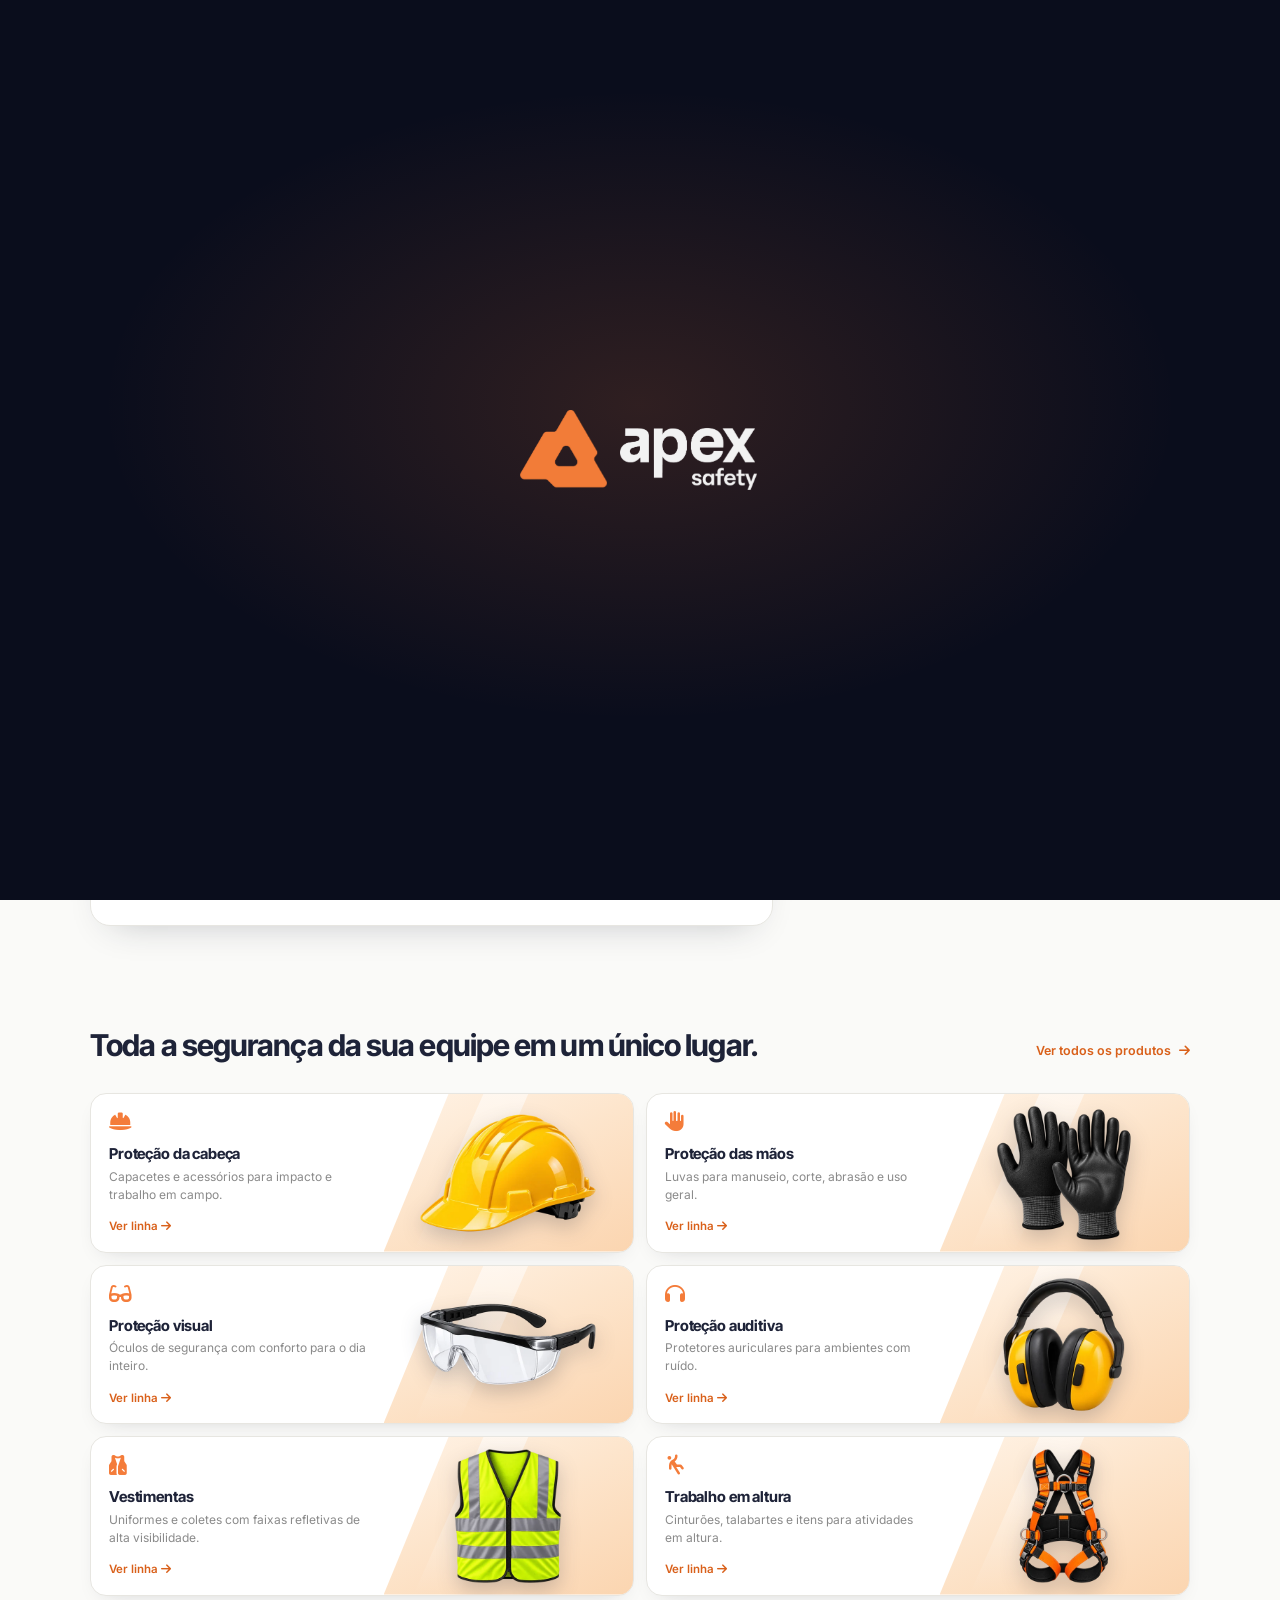
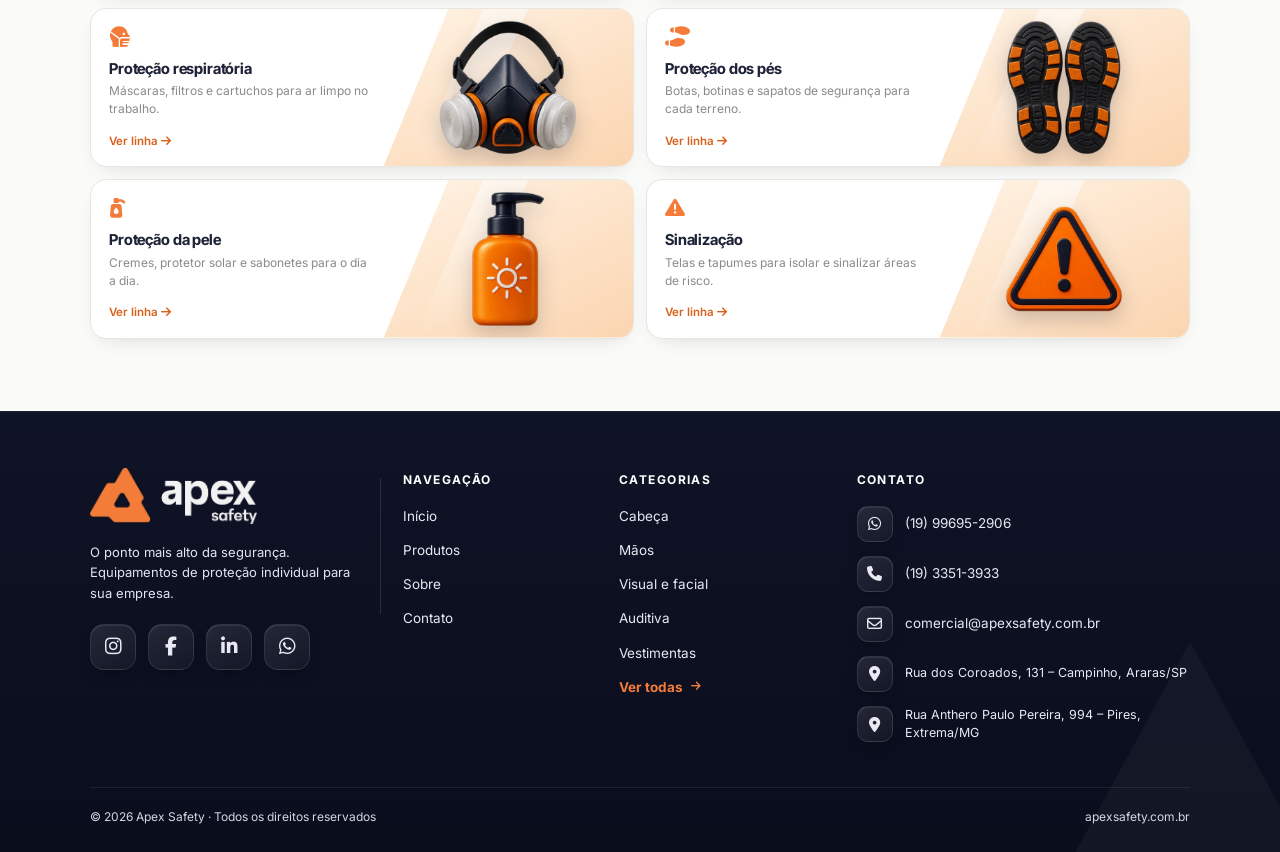
==== commit fe00f586: "Ajuste part 2" ====
--- a/orcamento.html
+++ b/orcamento.html
@@ -3,6 +3,8 @@
 <head>
   <meta charset="UTF-8">
   <meta name="viewport" content="width=device-width, initial-scale=1.0">
+  <meta name="theme-color" content="#0a0d1c">
+  <meta name="color-scheme" content="light">
   <title>Solicitar orçamento | Apex Safety</title>
   <meta name="description" content="Conte um pouco sobre a sua empresa e receba uma proposta de EPIs sob medida.">
   <link rel="icon" type="image/png" href="icon-site.png?v=3">
--- a/style.css
+++ b/style.css
@@ -17,7 +17,7 @@
 }
 
 *, *::before, *::after { box-sizing: border-box; }
-html { scroll-behavior: smooth; }
+html { scroll-behavior: smooth; background: #0a0d1c; }
 body { margin: 0; font-family: var(--font); background: var(--bg); color: var(--text); line-height: 1.5; overflow-x: hidden; -webkit-font-smoothing: antialiased; }
 img { max-width: 100%; display: block; }
 a { color: inherit; text-decoration: none; }
@@ -547,13 +547,15 @@
   .home .nav-links > li > a .chev { font-size: 11px; margin: 0; }
   .menu-cta { display: block; margin-top: 10px; padding-top: 14px; border-top: 1px solid rgba(255,255,255,.1); }
   .menu-cta .btn { border-radius: 14px; }
-  .home .dropdown { padding: 4px 0 6px; }
+  .home .dropdown { padding: 4px 0 0; margin-bottom: 0; }
   .home .dd-grid { grid-template-columns: 1fr 1fr; gap: 8px; padding: 6px 0 4px; }
   .home .dd-grid a { flex-direction: column; align-items: flex-start; gap: 8px; padding: 12px; background: rgba(255,255,255,.05); border: 1px solid rgba(255,255,255,.08); border-radius: 14px; }
   .home .dd-grid a small { display: none; }
   .home .dd-grid a b { font-size: 13px; color: #fff; }
   .home .dd-ico { width: 32px; height: 32px; background: rgba(244,124,58,.18); color: var(--orange); }
-  .home .nav-links .dd-all { margin: 8px 0 0; border-radius: 12px; background: rgba(255,255,255,.06); }
+  .home .nav-links .dd-all { margin: 4px 0 0; padding: 14px 16px; border-radius: 14px; background: transparent; font-size: 16px; font-weight: 600; color: #e8e9f2; box-shadow: none; }
+  .home .nav-links .dd-all:hover { background: rgba(255,255,255,.06); color: #fff; }
+  .home .nav-links .dd-all i { font-size: 11px; }
 }
 
 /* Mobile: texto no pé do hero, imagem livre e viva no topo */
@@ -679,14 +681,14 @@
 .cat-art { justify-items: center; align-items: center; }
 
 /* Carrossel de publicações */
-.sc-viewport { overflow: hidden; border-radius: 18px; padding: 2px 0 18px; margin: 0 -2px; touch-action: pan-y; cursor: grab; }
+.sc-viewport { overflow: hidden; border-radius: 18px; padding: 2px 0 18px; margin: 0 -2px; touch-action: pan-y; cursor: grab; -webkit-tap-highlight-color: transparent; overscroll-behavior-x: contain; }
 .sc-viewport.dragging { cursor: grabbing; }
-.sc-track { display: flex; gap: 14px; will-change: transform; padding: 0 2px; }
+.sc-track { display: flex; gap: 14px; will-change: transform; transform: translate3d(0,0,0); backface-visibility: hidden; padding: 0 2px; }
 .sc-card { position: relative; flex: 0 0 auto; aspect-ratio: 1.2; border-radius: 16px; overflow: hidden; background: #1c1f33; color: #fff; display: flex; flex-direction: column; justify-content: flex-end; box-shadow: 0 16px 28px -18px rgba(10,13,28,.65); isolation: isolate; user-select: none; }
 .sc-card img { position: absolute; inset: 0; width: 100%; height: 100%; object-fit: cover; z-index: -2; transition: transform .6s ease; pointer-events: none; }
 .sc-card::after { content: ""; position: absolute; inset: 0; z-index: -1; background: linear-gradient(180deg, rgba(10,13,28,0) 35%, rgba(10,13,28,.9) 100%); }
 .sc-card:hover img { transform: scale(1.06); }
-.sc-type { position: absolute; top: 12px; right: 12px; width: 34px; height: 34px; border-radius: 10px; display: grid; place-items: center; font-size: 14px; background: rgba(10,13,28,.6); border: 1px solid rgba(255,255,255,.14); backdrop-filter: blur(6px); }
+.sc-type { position: absolute; top: 12px; right: 12px; width: 34px; height: 34px; border-radius: 10px; display: grid; place-items: center; font-size: 14px; background: rgba(10,13,28,.72); border: 1px solid rgba(255,255,255,.14); }
 .sc-text { padding: 0 16px 16px; }
 .sc-text::before { content: ""; display: block; width: 30px; height: 3px; border-radius: 2px; background: var(--orange); margin-bottom: 10px; }
 .sc-text h4 { color: #fff; font: 700 15px/1.12 var(--display); letter-spacing: -.01em; max-width: 90%; }
@@ -846,7 +848,7 @@
 /* Cartões de contato: alinhados ao topo do formulário e acompanham o scroll */
 .form-wrap > .side { align-self: start; position: sticky; top: 104px; gap: 14px; }
 .form-wrap > .side .person-img { margin-top: 0; }
-@media (max-width: 820px) { .form-wrap > .side { position: static; } }
+@media (max-width: 820px) { .form-wrap > .side { position: static; } main .form-wrap { padding-bottom: 0; } main > .container + .section { padding-top: 29px; } }
 .form-wrap { padding-bottom: 32px; }
 
 /* Cartões de contato clicáveis (ligar) */
@@ -1040,6 +1042,7 @@
 /* Mobile: os dois botões da hero com exatamente a mesma fonte */
 @media (max-width: 820px) {
   .hero-home .hero-actions a.btn.btn-cta-lg { font: 700 15px/1 var(--display) !important; letter-spacing: -.005em !important; text-transform: none; }
+  .hero-home .hero-actions a.btn.btn-cta-gray { font-size: 14px !important; }
 }
 
 /* Logo maior no mobile, mantendo a altura da navbar (84px) */
@@ -1064,3 +1067,6 @@
 @media (max-width: 820px) {
   .site-header .brand img, .site-header.scrolled .brand img { height: 48px; }
 }
+
+/* mobile: espaço entre blocos finais e "Toda a segurança..." */
+@media (max-width: 820px) { main .about-sec { padding-bottom: 0; } main .about-sec + .section { padding-top: 29px; } }
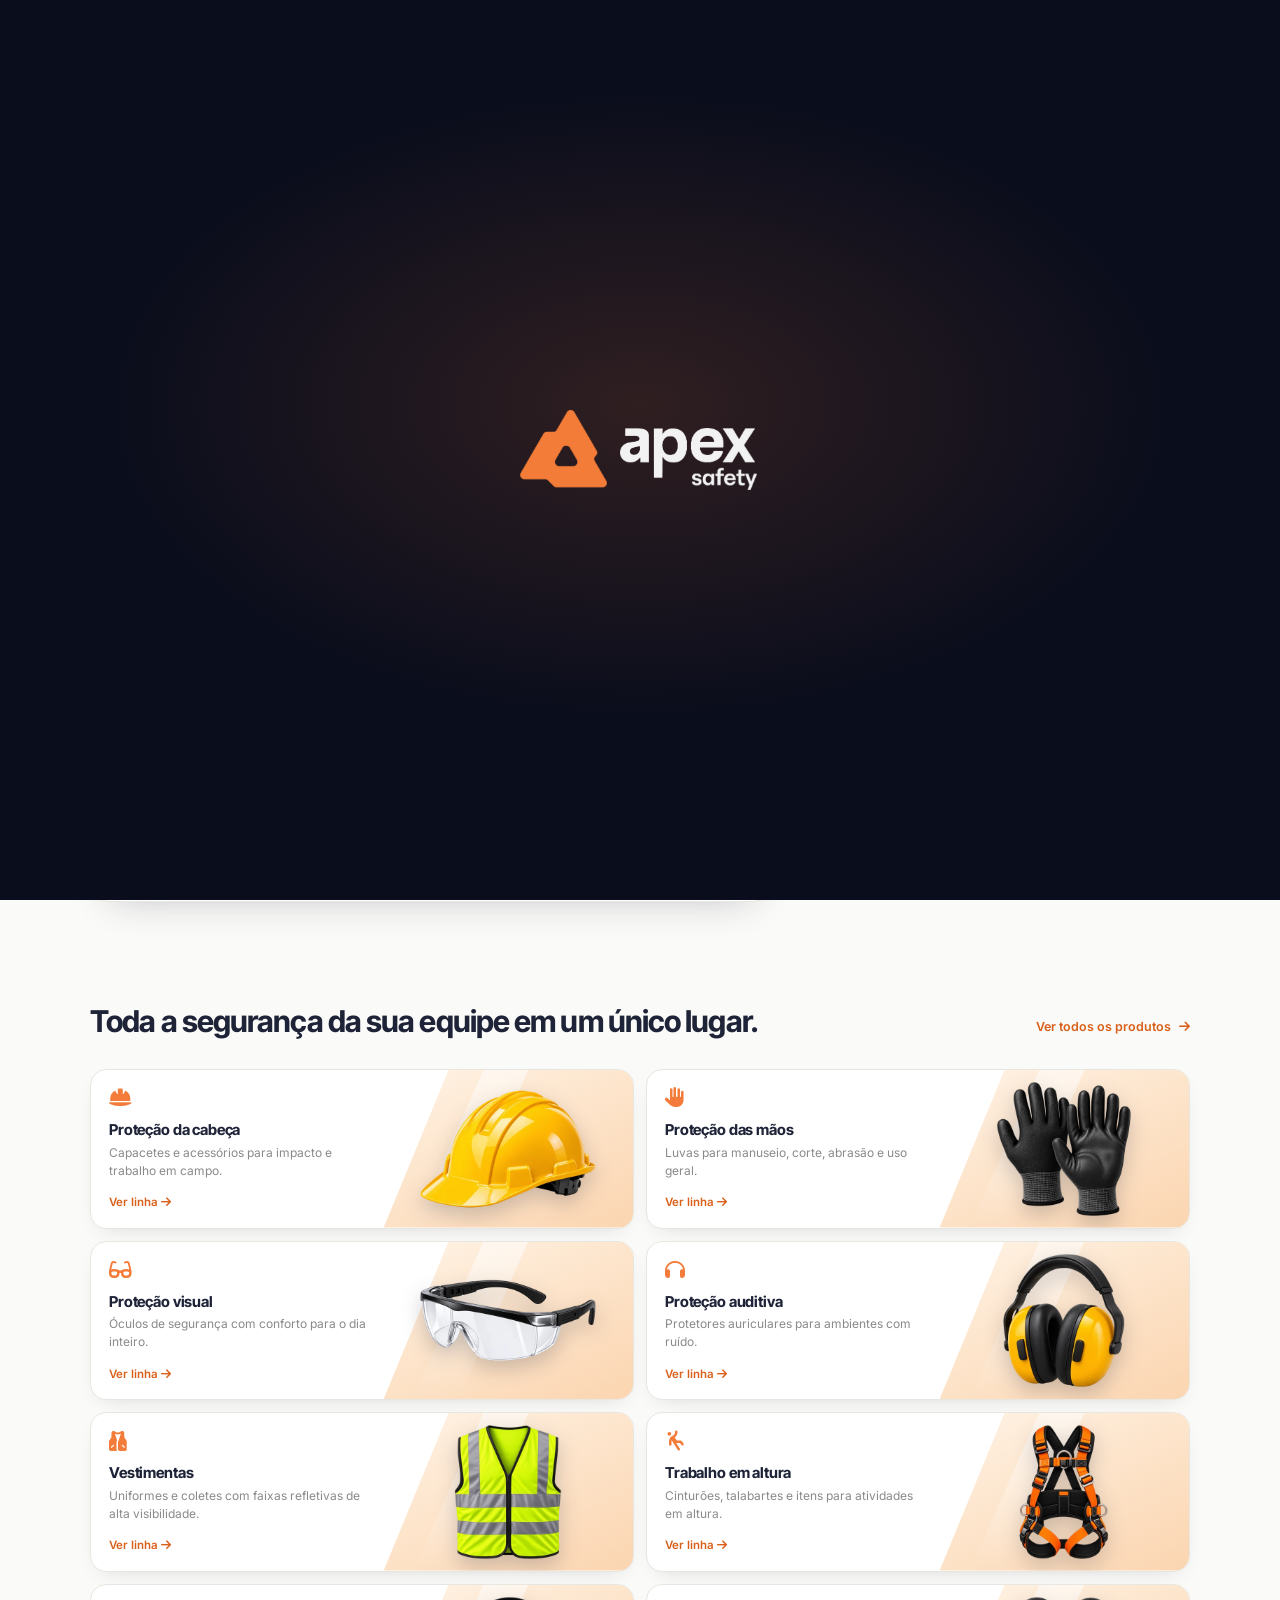
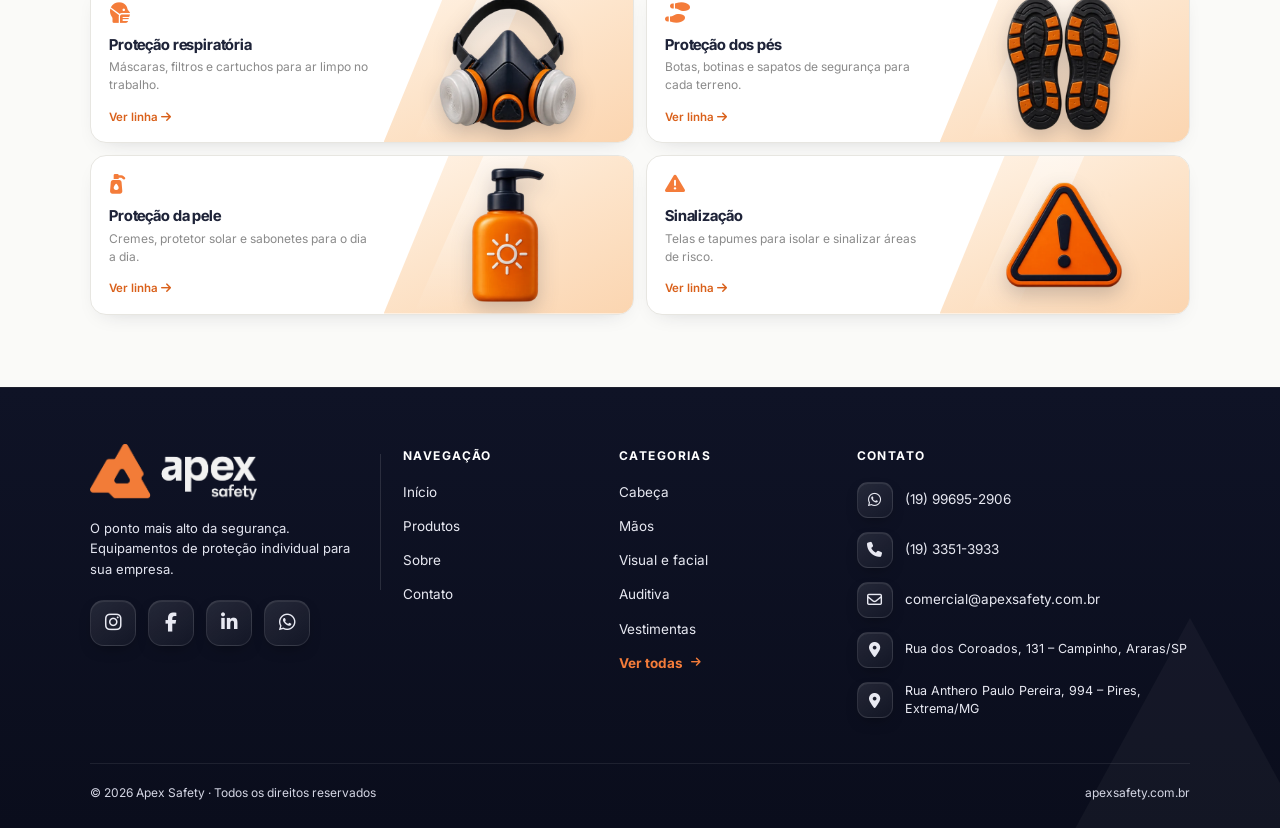
==== commit 05e9b48f: "Ajuste part 3" ====
--- a/orcamento.html
+++ b/orcamento.html
@@ -16,7 +16,7 @@
   <link rel="stylesheet" href="style.css">
   <script src="preloader.js"></script>
 </head>
-<body class="home inner no-hero">
+<body class="home inner no-hero contact-page">
   <header class="site-header">
     <div class="container nav">
       <a href="index.html" class="brand" aria-label="Apex Safety"><img src="logo-apex.png" alt="Apex Safety" width="144" height="48"></a>
@@ -41,7 +41,7 @@
           <header><h2>Solicitar orçamento</h2><span>Campos com * são obrigatórios.</span></header>
           <div class="fields">
             <div class="field"><label for="nome">Nome completo *</label><input id="nome" name="nome" placeholder="Seu nome" autocomplete="name" required></div>
-            <div class="field"><label for="tel">Telefone / WhatsApp *</label><input id="tel" name="tel" type="tel" inputmode="tel" placeholder="(19) 00000-0000" autocomplete="tel" required></div>
+            <div class="field"><label for="tel">Telefone / WhatsApp *</label><input id="tel" name="tel" type="tel" inputmode="numeric" placeholder="(19) 00000-0000" autocomplete="tel" required></div>
             <div class="field field-company full"><label for="empresa">Nome da empresa *</label><input id="empresa" name="empresa" placeholder="Razão social ou nome fantasia" autocomplete="organization" required></div>
             <div class="field full"><label for="colab">Nº de colaboradores</label>
               <select id="colab" name="colab"><option>Até 20</option><option>21 a 50</option><option>51 a 100</option><option>101 a 500</option><option>Mais de 500</option></select></div>
--- a/style.css
+++ b/style.css
@@ -45,6 +45,7 @@
 .nav-right { display: flex; align-items: center; gap: 18px; }
 .nav-phone { font-size: 13px; color: var(--muted); display: inline-flex; align-items: center; gap: 8px; }
 .nav-toggle { display: none; background: var(--white); border: 1px solid var(--line); border-radius: 8px; width: 38px; height: 38px; cursor: pointer; color: var(--navy); }
+.nav-toggle i { font-size: 17px; }
 
 /* Buttons */
 .btn { display: inline-flex; align-items: center; justify-content: center; gap: 8px; padding: 11px 18px; border-radius: 10px; font: 600 13px var(--font); cursor: pointer; border: 1px solid transparent; transition: transform .15s, box-shadow .2s, background .2s; }
@@ -532,11 +533,11 @@
 body.no-scroll { overflow: hidden; }
 .menu-cta { display: none; }
 @media (max-width: 820px) {
-  .home .site-header.menu-open { background: rgba(10,13,28,.97); }
+  .home .site-header.menu-open { background: #0a0d1c; -webkit-backdrop-filter: none; backdrop-filter: none; }
   .home .nav-links {
     position: fixed; top: 64px; left: 0; right: 0; bottom: auto; max-height: calc(100dvh - 64px); overflow-y: auto;
     display: flex; flex-direction: column; gap: 4px; padding: 14px 16px 22px;
-    background: rgba(10,13,28,.97); -webkit-backdrop-filter: blur(16px); backdrop-filter: blur(16px);
+    background: #0a0d1c; -webkit-backdrop-filter: none; backdrop-filter: none;
     border-bottom: 1px solid rgba(255,255,255,.1); border-radius: 0 0 24px 24px; box-shadow: 0 30px 50px -20px rgba(0,0,0,.7);
     opacity: 0; visibility: hidden; transform: translateY(-10px); transition: opacity .22s, transform .22s, visibility .22s;
   }
@@ -868,7 +869,10 @@
 
 /* Páginas sem hero (Contato): navbar escura no mesmo padrão das outras telas, fixa no topo */
 .home.no-hero .site-header { position: sticky; top: 0; background: #0a0d1c; border-bottom: 1px solid rgba(255,255,255,.08); }
-.home.no-hero .form-wrap { padding-top: 40px; }
+.home.no-hero .form-wrap { padding-top: 24px; }
+@media (max-width: 820px) { .home.no-hero .form-wrap { padding-top: 12px; } }
+/* Página sem hero (contato): sem o degradê de legibilidade abaixo da navbar */
+.home.no-hero .site-header::before { display: none; }
 @media (max-width: 820px) { .home.no-hero .site-header { position: sticky; background: #0a0d1c; } }
 .home.no-hero .form-wrap > .side { top: 112px; }
 
@@ -1070,3 +1074,483 @@
 
 /* mobile: espaço entre blocos finais e "Toda a segurança..." */
 @media (max-width: 820px) { main .about-sec { padding-bottom: 0; } main .about-sec + .section { padding-top: 29px; } }
+
+/* Catálogo e detalhes — Apex Safety 2026 */
+.catalog-page { background: #f7f8fa; }
+.catalog-page .hero-inner { min-height: 300px; }
+.catalog-heading { display:flex; align-items:center; justify-content:space-between; gap:24px; padding-top:44px; }
+.catalog-eyebrow { display:block; color:#c75317; font-size:11px; letter-spacing:.15em; font-weight:700; margin-bottom:10px; }
+.catalog-heading h2 { font-size:clamp(26px,3vw,36px); letter-spacing:-.04em; line-height:1.15; }
+.catalog-note { display:flex; align-items:center; gap:8px; color:#687180; font-size:12px; }
+.catalog-page .cat-toolbar { margin:25px 0 18px; gap:14px; }
+.catalog-page .search-box input { padding:17px 18px 17px 42px; font-size:14px; border-radius:12px; }
+.catalog-page .dds-btn { min-height:52px; border-radius:12px; }
+.catalog-page .filters-row { display:block; margin-bottom:22px; }
+.catalog-page .chips { gap:8px; padding-bottom:22px; border-bottom:1px solid #e1e5ea; }
+.catalog-page .chip { padding:9px 14px; font-size:12px; border-color:#e1e5ea; background:white; transition:background .2s,border-color .2s; }
+.catalog-page .chip.on { background:#1e263b; border-color:#1e263b; color:white; }
+.catalog-page .count { display:block; margin-top:19px; color:#637082; font-size:13px; }
+.catalog-page .prod-grid,.product-page .prod-grid { gap:22px; }
+.catalog-page .prod,.product-page .prod { border:1px solid #e3e6eb; border-radius:18px; box-shadow:0 3px 12px #1e263b04; }
+.catalog-page .prod:hover,.product-page .prod:hover { transform:translateY(-4px); border-color:#f7b48e; box-shadow:0 12px 28px #1e263b0c; }
+.catalog-page .prod[hidden] { display:none; }
+.catalog-page .prod .prod-img,.product-page .prod .prod-img { display:flex; aspect-ratio:1.18; background:#fff; padding:32px 12px 10px; border-bottom:1px solid #f0f1f4; }
+.catalog-page .prod-img img,.product-page .prod-img img { width:100%; height:100%; object-fit:contain; transition:transform .25s; }
+.catalog-page .prod:hover img,.product-page .prod:hover img { transform:scale(1.035); }
+.catalog-page .prod-tag,.product-page .prod-tag { background:#f1f3f6; box-shadow:none; color:#536074; font-size:10px; left:14px; top:12px; padding:4px 9px; }
+.catalog-page .prod-body,.product-page .prod-body { padding:20px; gap:12px; }
+.catalog-page .brand-tag,.product-page .brand-tag { font-size:10px; letter-spacing:.13em; font-weight:700; color:#c85318; }
+.catalog-page .prod h3,.product-page .prod h3 { font-size:14px; line-height:1.5; font-weight:600; }
+.catalog-page .ids { display:flex; flex-wrap:wrap; align-items:center; gap:8px; }
+.catalog-page .ca-badge,.product-page .ca-badge { background:#fff0e6; color:#a74616; border:1px solid #ffdcc5; font-size:10px; padding:4px 7px; border-radius:5px; }
+.catalog-page .ids .ca { font-size:10px; overflow-wrap:anywhere; color:#788291; }
+.catalog-page .prod-foot,.product-page .prod-foot { gap:10px; padding-top:12px; }
+.catalog-page .prod-foot .more,.product-page .more { font-size:11px; font-weight:600; }
+.catalog-page .prod-foot .btn { border-radius:8px; box-shadow:none; padding:9px 14px; }
+.product-page { background:#fafbfc; }
+.product-content { padding-top:32px; }
+.product-crumbs { display:flex; flex-wrap:wrap; gap:10px; color:#738093; font-size:12px; padding:20px 0; }
+.product-crumbs a:hover,.product-back:hover { color:#d95818; }
+.product-page .product-detail { gap:56px; padding-top:20px; }
+.product-photo { position:relative; display:grid; place-items:center; aspect-ratio:1; background:white; border:1px solid #e3e6eb; border-radius:22px; padding:35px; }
+.product-photo img { width:100%; height:100%; object-fit:contain; min-width:0; min-height:0; }
+.photo-caption { font-size:11px; color:#7a8593; margin:16px 0; text-align:center; }
+.product-back { display:block; font-size:12px; color:#687180; margin:0 0 26px; }
+.product-info > .brand-tag { display:block; margin-bottom:12px; }
+.product-page .product-info h1 { font-size:clamp(25px,3vw,36px); line-height:1.2; letter-spacing:-.035em; margin-bottom:20px; }
+.product-identifiers { display:flex; gap:12px; align-items:center; flex-wrap:wrap; font-size:12px; color:#748092; }
+.product-intro { font-size:14px; color:#647084; line-height:1.8; margin:24px 0; }
+.product-quote { padding:26px; background:white; border:1px solid #e1e5ea; border-radius:18px; }
+.product-quote h2 { font-size:21px; letter-spacing:-.03em; line-height:1.25; }
+.product-quote p { font-size:13px; color:#697588; margin:10px 0 24px; }
+.product-quote label { display:block; font-size:12px; font-weight:600; margin-bottom:9px; }
+.product-quote .qty { width:155px; background:#f8f9fb; }
+.product-quote .qty input { min-width:0; }
+.product-quote small { display:block; font-size:11px; color:#748092; margin:12px 0 22px; }
+.product-quote .btn { margin-top:10px; border-radius:10px; font-size:13px; }
+.product-spec-section { display:grid; grid-template-columns:1fr 1.1fr; gap:60px; padding:40px 0 54px; border-top:1px solid #e1e5ea; }
+.product-spec-section h2,.product-related h2 { font-size:26px; letter-spacing:-.035em; }
+.product-spec-section p { font-size:13px; color:#738093; max-width:330px; margin-top:16px; line-height:1.8; }
+.product-specs { margin:0; }
+.product-specs > div { display:flex; justify-content:space-between; gap:22px; padding:15px 0; border-bottom:1px solid #e6e9ee; font-size:13px; }
+.product-specs dt { color:#738093; }
+.product-specs dd { text-align:right; margin:0; overflow-wrap:anywhere; }
+.product-related { padding:35px 0 70px; }
+.product-missing { padding:100px 0; }
+.product-missing p { margin:20px 0; }
+a:focus-visible,button:focus-visible { outline:3px solid #f78b4d; outline-offset:4px; }
+@media(min-width:821px) { .product-visual { position:sticky; top:100px; } }
+@media(max-width:1000px) { .catalog-page .prod-grid,.product-page .prod-grid { grid-template-columns:repeat(3,minmax(0,1fr)); gap:14px; } .product-page .product-detail { gap:28px; } }
+@media(max-width:820px) { .catalog-page .prod-grid,.product-page .prod-grid { grid-template-columns:repeat(2,minmax(0,1fr)); } .catalog-note { display:none; } .product-spec-section { grid-template-columns:1fr; gap:20px; } .product-photo { max-width:520px; margin:auto; } .product-page .product-detail { grid-template-columns:1fr; } }
+@media(max-width:480px) { .catalog-heading { padding-top:30px; } .catalog-page .prod-grid,.product-page .prod-grid { gap:10px; } .catalog-page .prod-body,.product-page .prod-body { padding:12px; gap:9px; } .catalog-page .prod h3,.product-page .prod h3 { font-size:12px; } .catalog-page .prod-foot { flex-wrap:wrap; } .catalog-page .prod-foot .btn { width:100%; text-align:center; } .catalog-page .chip { font-size:11px; padding:8px 11px; } .product-quote { padding:20px; } .product-photo { padding:25px 12px; } .product-related .sec-head { align-items:start; gap:12px; } }
+.product-page .site-header { background:#0a0d1c; }
+.product-page .product-content { padding-top:100px; }
+@media(max-width:820px) { .product-page .product-content { padding-top:85px; } }
+
+/* Cotação nos cards com o mesmo acabamento do CTA principal. */
+.catalog-page .prod-foot .btn-card-quote {
+  height: 34px;
+  padding: 0 0 0 13px;
+  border-radius: 999px;
+  color: #fff;
+  font-size: 11px;
+  justify-content: space-between;
+  flex-shrink: 0;
+}
+.catalog-page .prod-foot .btn-card-quote i {
+  margin-left: 7px;
+  padding: 0 11px 0 16px;
+  font-size: 11px;
+}
+.catalog-page .prod-foot .btn-card-quote:hover i {
+  padding-left: 19px;
+  padding-right: 8px;
+}
+
+/* Categorias em uma faixa horizontal, com filtros sempre à mão no catálogo. */
+.catalog-page .catalog-filter-panel {
+  position: sticky;
+  top: var(--catalog-header-height, 70px);
+  z-index: 40;
+  background: rgba(247, 248, 250, .97);
+  backdrop-filter: blur(12px);
+  -webkit-backdrop-filter: blur(12px);
+  padding-top: 1px;
+  border-bottom: 1px solid #e1e5ea;
+  margin-top: 20px;
+}
+.catalog-page .catalog-filter-panel .cat-toolbar { margin: 12px 0 16px; }
+.catalog-page .catalog-filter-panel .filters-row { margin: 0; min-width: 0; }
+.catalog-page #filters {
+  position: relative;
+  display: flex;
+  flex-wrap: nowrap;
+  gap: 10px;
+  overflow-x: auto;
+  overscroll-behavior-x: contain;
+  scrollbar-width: thin;
+  scrollbar-color: #f47b38 #e9ecf1;
+  padding: 3px 2px 14px;
+  border-bottom: 0;
+  scroll-padding-inline: 16px;
+  -webkit-overflow-scrolling: touch;
+}
+.catalog-page #filters::-webkit-scrollbar { height: 5px; }
+.catalog-page #filters::-webkit-scrollbar-track { background: #e9ecf1; border-radius: 999px; }
+.catalog-page #filters::-webkit-scrollbar-thumb { background: #f47b38; border-radius: 999px; }
+.catalog-page #filters::-webkit-scrollbar-thumb:hover { background: #db601f; }
+.catalog-page #filters .chip {
+  flex: 0 0 auto;
+  white-space: nowrap;
+  min-height: 44px;
+  padding: 11px 19px;
+  font-size: 13px;
+}
+.catalog-page .catalog-result-count { margin: 20px 0 22px; }
+@media (max-width: 820px) {
+  .catalog-page .catalog-filter-panel { margin-top: 16px; }
+  .catalog-page .catalog-filter-panel .cat-toolbar { gap: 10px; margin: 10px 0 12px; }
+  .catalog-page .catalog-filter-panel .search-box input { padding-top: 13px; padding-bottom: 13px; }
+  .catalog-page .catalog-filter-panel .dds-btn { min-height: 46px; }
+  .catalog-page #filters { gap: 9px; padding-bottom: 12px; }
+  .catalog-page #filters .chip { min-height: 44px; padding: 11px 17px; font-size: 12px; }
+}
+
+/* Altura constante evita reposicionar os filtros durante o scroll. */
+.catalog-page { --catalog-header-height: 71px; }
+.catalog-page .site-header .nav,
+.catalog-page .site-header.scrolled .nav { height: 70px; transition: none; }
+.catalog-page .site-header .brand img,
+.catalog-page .site-header.scrolled .brand img { height: 52px; margin: 0; transition: none; }
+.catalog-page .catalog-filter-panel {
+  background: #f7f8fa;
+  backdrop-filter: none;
+  -webkit-backdrop-filter: none;
+  transform: translateZ(0);
+  transition: none;
+}
+@media (max-width: 820px) {
+  .catalog-page { --catalog-header-height: 65px; }
+  .catalog-page .site-header .nav,
+  .catalog-page .site-header.scrolled .nav { height: 64px; }
+  .catalog-page .site-header .brand img,
+  .catalog-page .site-header.scrolled .brand img { height: 48px; }
+}
+
+/* Identidade das fabricantes e filtro visual de marcas. */
+.product-brand-logo {
+  display: inline-flex;
+  align-items: center;
+  justify-content: center;
+  align-self: flex-start;
+  width: 116px;
+  height: 46px;
+  padding: 4px 7px;
+  background: #fff;
+  border: 1px solid #e7e9ee;
+  border-radius: 10px;
+  box-shadow: 0 2px 5px rgba(30,38,59,.025);
+}
+.product-brand-logo img { width: 100%; height: 100%; object-fit: contain; }
+.product-brand-logo-lg { width: 156px; height: 60px; margin-bottom: 18px; }
+.catalog-page .prod .ids {
+  display: flex;
+  flex-wrap: nowrap;
+  gap: 5px;
+  min-width: 0;
+  width: 100%;
+}
+.catalog-page .prod .ids .ca-badge { flex: 0 0 auto; white-space: nowrap; font-size: 9px; padding: 4px 5px; }
+.catalog-page .prod .ids .ca {
+  flex: 1 1 0;
+  min-width: 0;
+  white-space: nowrap;
+  overflow-wrap: normal;
+  word-break: normal;
+  font-size: 10px;
+  letter-spacing: -.025em;
+}
+.product-page .product-identifiers > span,
+.product-page .product-specs dd { white-space: nowrap; overflow-wrap: normal; font-size: clamp(9px, 1vw, 13px); }
+.catalog-page #filters { scrollbar-color: #c4cad3 #eceef2; }
+.catalog-page #filters::-webkit-scrollbar { height: 4px; }
+.catalog-page #filters::-webkit-scrollbar-track { background: #eceef2; }
+.catalog-page #filters::-webkit-scrollbar-thumb { background: #c4cad3; }
+.catalog-page #filters::-webkit-scrollbar-thumb:hover { background: #a8b0bc; }
+.catalog-page .brand-select { flex-basis: 290px; }
+.brand-select .dds-btn { padding: 8px 13px; min-height: 58px; }
+.brand-select .dds-label { display: flex; align-items: center; gap: 12px; }
+.brand-option-logo { display: flex; align-items: center; justify-content: center; flex: 0 0 84px; height: 36px; background: #fff; border: 1px solid #edf0f3; border-radius: 7px; padding: 3px 5px; }
+.brand-option-logo img { width: 100%; height: 100%; object-fit: contain; }
+.brand-option-copy { display: flex; flex-direction: column; gap: 3px; min-width: 0; flex: 1; }
+.brand-option-copy b { font-size: 12px; font-weight: 600; white-space: normal; }
+.brand-option-copy small { font-size: 10px; color: #7a8595; font-weight: 400; }
+.brand-option-all { display: grid; place-items: center; width: 36px; height: 36px; flex: 0 0 36px; border-radius: 9px; background: #f1f3f6; color: #69758a; }
+.brand-select .dds-list { max-height: min(420px, 52dvh); padding: 7px; scrollbar-width: thin; scrollbar-color: #c4cad3 #f5f6f8; box-shadow: 0 16px 40px #15243c20; }
+.brand-select .dds-list li { justify-content: flex-start; gap: 12px; padding: 9px; min-height: 60px; border: 1px solid transparent; }
+.brand-select .dds-list li:hover,.brand-select .dds-list li:focus { background: #f6f7f9; }
+.brand-select .dds-list li.on { background: #f0f3f7; border-color: #e1e6ed; }
+.brand-select .dds-list li > i { color: #455770; margin-left: auto; }
+.brand-select .dds-list .brand-option-all i { display: block; color: #69758a; }
+.brand-select .dds-btn:focus-visible,.brand-select.open .dds-btn { border-color: #aab4c4; box-shadow: 0 0 0 3px #71809616; }
+@media(max-width:640px) {
+  .catalog-page .brand-select { flex-basis: 100%; }
+  .catalog-page .catalog-filter-panel .brand-select .dds-btn { min-height: 54px; }
+  .product-brand-logo { width: 100px; height: 40px; padding: 4px 6px; }
+  .product-brand-logo-lg { width: 150px; height: 58px; }
+}
+
+/* Filtros primários alinhados e categorias mais próximas. */
+.catalog-page .catalog-filter-panel .cat-toolbar {
+  align-items: stretch;
+  margin-bottom: 7px;
+}
+.catalog-page .catalog-filter-panel .search-box input,
+.catalog-page .catalog-filter-panel .brand-select .dds-btn {
+  height: 48px;
+  min-height: 48px;
+  box-sizing: border-box;
+}
+.catalog-page .catalog-filter-panel .brand-select .dds-btn { padding: 5px 13px; }
+.catalog-page .brand-select .dds-label { gap: 10px; }
+.catalog-page .brand-select .dds-label .brand-option-copy { gap: 1px; }
+.catalog-page .brand-select .dds-label .brand-option-logo,
+.catalog-page .brand-select .dds-label .brand-option-all { height: 32px; }
+@media (max-width: 820px) {
+  .catalog-page .catalog-filter-panel .cat-toolbar { margin-bottom: 6px; }
+  .catalog-page .catalog-filter-panel .search-box input,
+  .catalog-page .catalog-filter-panel .brand-select .dds-btn {
+    height: 46px;
+    min-height: 46px;
+  }
+}
+
+/* Ao rolar, o cabeçalho termina na própria borda, sem sombra sobre os filtros. */
+.home .site-header.scrolled { box-shadow: none; }
+.home .site-header.scrolled::before { display: none; }
+
+/* CTAs do detalhe seguem o acabamento da home e mantêm o empilhamento. */
+.product-page .product-quote .btn-nav-cta {
+  display: flex;
+  justify-content: space-between;
+  height: 48px;
+  padding: 0 0 0 24px;
+  border-radius: 999px;
+  font: 700 14px/1 var(--display);
+  color: #fff;
+  box-shadow: none;
+}
+.product-page .product-quote .btn-nav-cta > i {
+  margin-left: 8px;
+  padding: 0 18px 0 24px;
+  font-size: 14px;
+}
+.product-page .product-quote .btn-nav-cta:hover > i { padding-left: 28px; padding-right: 14px; }
+.product-page .product-quote .btn-cta-gray {
+  background: #292d3d;
+  border-color: #5c6070;
+  backdrop-filter: none;
+  -webkit-backdrop-filter: none;
+}
+.product-page .product-quote .btn-cta-gray > i { background: rgba(255,255,255,.14); }
+.product-page .product-quote .btn-cta-gray:hover { background: #353a4d; }
+@media(max-width:480px) {
+  .product-page .product-quote .btn-nav-cta { height: 54px; padding-left: 20px; font-size: 16px; }
+  .product-page .product-quote .btn-nav-cta > i { font-size: 16px; }
+}
+
+/* Contato: cabeçalho sem sombra em qualquer estado e formulário mais próximo. */
+.home.contact-page .site-header,
+.home.contact-page .site-header.scrolled,
+.home.contact-page .site-header.menu-open {
+  background: #0a0d1c;
+  box-shadow: none;
+}
+.home.contact-page .site-header::before,
+.home.contact-page .site-header::after { display: none; }
+.home.contact-page .form-wrap { padding-top: 12px; }
+@media(max-width:820px) {
+  .home.contact-page .form-wrap { padding-top: 4px; }
+}
+
+/* Detalhe compacto e sem a sombra projetada pelo cabeçalho. */
+.home.product-page .site-header,
+.home.product-page .site-header.scrolled,
+.home.product-page .site-header.menu-open { background: #0a0d1c; box-shadow: none; }
+.home.product-page .site-header::before,
+.home.product-page .site-header::after { display: none; }
+.product-page .product-content { padding-top: 88px; }
+.product-page .product-crumbs { padding: 10px 0; }
+.product-page .product-detail { padding-top: 10px; }
+.product-page .product-back { margin-bottom: 16px; }
+.product-page .product-photo { width: 100%; cursor: zoom-in; font: inherit; color: inherit; text-align: left; }
+.product-photo-expand { position: absolute; bottom: 12px; right: 12px; display: flex; align-items: center; gap: 6px; padding: 7px 10px; background: #f1f3f6; color: #526077; border: 1px solid #e3e7ed; border-radius: 9px; font-size: 18px; pointer-events: none; }
+.product-photo-expand span { font-size: 10px; font-weight: 500; }
+.product-viewer { position: fixed; inset: 0; width: 100%; height: 100%; height: 100dvh; max-width: none; max-height: none; margin: 0; padding: 0; border: 0; background: #0b0e17; color: #fff; overflow: hidden; }
+.product-viewer::backdrop { background: #0b0e17; }
+.product-viewer[open] { display: grid; grid-template-columns: minmax(0,1fr); grid-template-rows: auto minmax(0,1fr) auto; box-sizing: border-box; }
+.product-viewer > * { min-width: 0; max-width: 100%; box-sizing: border-box; }
+.viewer-toolbar { display: flex; justify-content: space-between; align-items: center; gap: 24px; padding: max(18px,env(safe-area-inset-top)) 24px 16px; border-bottom: 1px solid #ffffff12; }
+.viewer-heading { min-width: 0; flex: 1 1 0; }
+.viewer-heading > span { display: block; font-size: 9px; letter-spacing: .18em; color: #f78b4d; margin-bottom: 7px; }
+.viewer-heading p { font-size: 13px; color: #e1e4ed; white-space: nowrap; text-overflow: ellipsis; overflow: hidden; margin: 0; }
+.viewer-close,.viewer-arrow { display: grid; place-items: center; flex: 0 0 auto; width: 44px; height: 44px; border: 1px solid #ffffff2b; border-radius: 50%; background: #ffffff0e; color: white; cursor: pointer; font: 300 30px/1 Arial,sans-serif; transition: background .15s; }
+.viewer-close:hover,.viewer-arrow:hover { background: #ffffff25; }
+.viewer-track { display: flex; min-height: 0; overflow-x: auto; overflow-y: hidden; scroll-snap-type: x mandatory; overscroll-behavior: contain; scrollbar-width: none; touch-action: pan-x pinch-zoom; }
+.viewer-track::-webkit-scrollbar { display: none; }
+.viewer-track.is-dragging { scroll-snap-type: none; cursor: grabbing; user-select: none; }
+.viewer-slide { display: flex; align-items: center; justify-content: center; flex: 0 0 100%; min-width: 0; height: 100%; scroll-snap-align: center; scroll-snap-stop: always; padding: 28px 80px; box-sizing: border-box; width: 100%; max-width: 100%; overflow: hidden; }
+.viewer-slide img { display: block; flex: 0 1 auto; min-width: 0; min-height: 0; width: auto; height: auto; max-width: 100%; max-height: 100%; object-fit: contain; border-radius: 12px; user-select: none; -webkit-user-drag: none; }
+.viewer-arrow { position: absolute; top: 50%; transform: translateY(-50%); z-index: 2; font-size: 36px; }
+.viewer-arrow[hidden] { display: none; }
+.viewer-arrow:disabled { opacity: .25; cursor: default; }
+.viewer-previous { left: 20px; }
+.viewer-next { right: 20px; }
+.viewer-footer { display: flex; justify-content: space-between; gap: 12px; align-items: center; padding: 14px 24px max(18px,env(safe-area-inset-bottom)); color: #9ca6ba; font-size: 11px; }
+.viewer-counter { font-variant-numeric: tabular-nums; padding: 6px 12px; border-radius: 99px; background: #ffffff0c; color: #e1e4ed; }
+@media(max-width:820px) {
+  .product-page .product-content { padding-top: 72px; }
+  .product-page .product-detail { gap: 20px; }
+  .viewer-toolbar { padding-right: 16px; padding-left: 16px; gap: 12px; }
+  .viewer-slide { padding: 18px 12px 58px; }
+  .viewer-arrow { top: auto; bottom: 65px; transform: none; width: 40px; height: 40px; }
+  .viewer-previous { left: calc(50% - 48px); }
+  .viewer-next { right: calc(50% - 48px); }
+  .viewer-footer { padding-right: 16px; padding-left: 16px; }
+}
+@media(prefers-reduced-motion:reduce) { .viewer-close,.viewer-arrow { transition: none; } }
+
+/* Caminho de navegação alinhado às colunas do produto. */
+.product-page .product-crumbs {
+  display: block;
+  padding: 0;
+  margin: 0 0 14px;
+  min-width: 0;
+  color: #6d798c;
+}
+.product-crumbs ol {
+  display: flex;
+  align-items: center;
+  gap: 0;
+  min-height: 44px;
+  margin: 0;
+  padding: 0;
+  list-style: none;
+}
+.product-crumbs li { display: flex; align-items: center; flex: 0 0 auto; min-width: 0; font-size: 12px; line-height: 20px; }
+.product-crumbs li + li::before {
+  content: '';
+  width: 5px;
+  height: 5px;
+  flex: 0 0 5px;
+  margin: 0 13px;
+  border-top: 1px solid #a2abba;
+  border-right: 1px solid #a2abba;
+  transform: rotate(45deg);
+}
+.product-crumbs a { display: inline-flex; align-items: center; min-height: 36px; color: #6d798c; text-decoration: none; white-space: nowrap; }
+.product-crumbs a:hover { color: #c8531c; text-decoration: underline; text-underline-offset: 4px; }
+.product-crumbs .product-crumb-current { flex: 0 1 auto; overflow: hidden; }
+.product-crumb-current span { display: block; min-width: 0; overflow: hidden; text-overflow: ellipsis; white-space: nowrap; color: #26334a; font-weight: 600; }
+.product-page .product-detail { padding-top: 0; }
+@media(max-width:820px) {
+  .product-page .product-crumbs { margin-bottom: 10px; }
+  .product-crumbs ol { min-height: 40px; }
+  .product-crumbs li { font-size: 11px; }
+  .product-crumbs li + li::before { margin: 0 8px; width: 4px; height: 4px; flex-basis: 4px; }
+}
+
+/* Contador numérico compartilhado: alvos confortáveis e valor central estável. */
+.qty,
+.product-quote .qty {
+  display: inline-flex;
+  align-items: center;
+  width: 196px;
+  max-width: 100%;
+  height: 54px;
+  padding: 4px;
+  gap: 4px;
+  border: 1px solid #dfe4eb;
+  border-radius: 15px;
+  background: #f5f7fa;
+  overflow: visible;
+  vertical-align: middle;
+  transition: border-color .16s, box-shadow .16s;
+}
+.qty:focus-within { border-color: #f09259; box-shadow: 0 0 0 3px #f47b3814; }
+.qty button {
+  display: grid;
+  place-items: center;
+  width: 44px;
+  height: 44px;
+  flex: 0 0 44px;
+  padding: 0;
+  border: 1px solid #e3e7ed;
+  border-radius: 11px;
+  background: #fff;
+  color: #344157;
+  font: 500 22px/1 var(--font);
+  cursor: pointer;
+  box-shadow: 0 1px 2px #1d293908;
+  touch-action: manipulation;
+  transition: background .15s, border-color .15s, color .15s, transform .15s;
+}
+.qty button:hover:not(:disabled) { background: #fff3eb; border-color: #f3c7a9; color: #bb4b13; }
+.qty button:active:not(:disabled) { transform: scale(.94); background: #ffe8d9; }
+.qty button:disabled { color: #adb6c4; border-color: transparent; background: #edf0f4; box-shadow: none; cursor: default; }
+.qty button:focus-visible { outline: 2px solid #d76a2e; outline-offset: 2px; }
+.qty input,
+.product-quote .qty input {
+  flex: 1 1 0;
+  min-width: 0;
+  width: 0;
+  height: 44px;
+  margin: 0;
+  padding: 0 2px;
+  border: 0;
+  border-radius: 6px;
+  outline: none;
+  background: transparent;
+  color: #1e2a3e;
+  text-align: center;
+  font: 600 16px/1 var(--font);
+  font-variant-numeric: tabular-nums;
+  appearance: textfield;
+  -moz-appearance: textfield;
+}
+.qty input:focus-visible { background: #fff; box-shadow: inset 0 0 0 1px #edc2a7; }
+.qty input::-webkit-outer-spin-button,
+.qty input::-webkit-inner-spin-button { -webkit-appearance: none; margin: 0; }
+.product-quote label[for="product-qty"] { margin-bottom: 10px; line-height: 1.4; }
+.product-quote #product-qty-help { margin-top: 10px; line-height: 1.6; }
+@media(prefers-reduced-motion:reduce) { .qty,.qty button { transition: none; } }
+
+/* Orçamento: mesmo respiro de 16px acima e nas laterais do formulário. */
+.home.contact-page .form-wrap { padding-top: 16px; }
+
+/* Catálogo: loader com a marca Apex e estado vazio */
+.sr-only { position: absolute; width: 1px; height: 1px; margin: -1px; padding: 0; overflow: hidden; clip: rect(0 0 0 0); white-space: nowrap; border: 0; }
+.catalog-results { position: relative; min-height: 220px; }
+.catalog-results[aria-busy="true"] .prod-grid { opacity: .35; filter: blur(1px); transition: opacity .2s, filter .2s; pointer-events: none; }
+.cat-loader { position: absolute; inset: 0; z-index: 5; display: flex; justify-content: center; align-items: flex-start; padding-top: clamp(48px, 12vh, 120px); background: linear-gradient(#f7f8fa00, #f7f8fa66); }
+.cat-loader[hidden] { display: none; }
+.cat-loader-box { position: relative; display: grid; place-items: center; width: 92px; height: 92px; border-radius: 50%; background: #fff; box-shadow: 0 18px 40px -14px rgba(11,14,23,.35), 0 0 0 1px #e6e9f0; }
+.cat-loader-box img { width: 44px; height: auto; display: block; will-change: transform; }
+.cat-loader-ring { position: absolute; inset: 6px; border-radius: 50%; border: 3px solid #f4803a26; border-top-color: #f4803a; will-change: transform; }
+.empty-state { display: flex; flex-direction: column; align-items: center; text-align: center; max-width: 460px; margin: 0 auto; padding: 56px 16px 72px; }
+.empty-state[hidden] { display: none; }
+.empty-ico { display: grid; place-items: center; width: 72px; height: 72px; border-radius: 50%; background: #fff3ea; color: #f4803a; font-size: 26px; box-shadow: 0 0 0 8px #fff8f2; margin-bottom: 22px; }
+.empty-state h3 { font: 700 21px/1.2 var(--display); color: #0b0e17; margin: 0 0 8px; letter-spacing: -.01em; }
+.empty-msg { color: #637082; font-size: 14.5px; line-height: 1.55; margin: 0 0 24px; }
+.empty-actions { display: flex; flex-wrap: wrap; justify-content: center; align-items: center; gap: 12px 20px; }
+.empty-clear { cursor: pointer; height: 46px; }
+.empty-link { color: #e0560b; font-weight: 600; font-size: 14px; text-decoration: none; }
+.empty-link:hover { text-decoration: underline; }
+@media (max-width: 480px) {
+  .empty-state { padding: 40px 8px 56px; }
+  .empty-actions { flex-direction: column; width: 100%; }
+  .empty-clear { width: 100%; justify-content: space-between; }
+}
+@media (prefers-reduced-motion: reduce) { .catalog-results[aria-busy="true"] .prod-grid { transition: none; } }
+.chips .chip.is-zero:not(.on) { opacity: .5; }
+.empty-state { scroll-margin-top: 96px; }
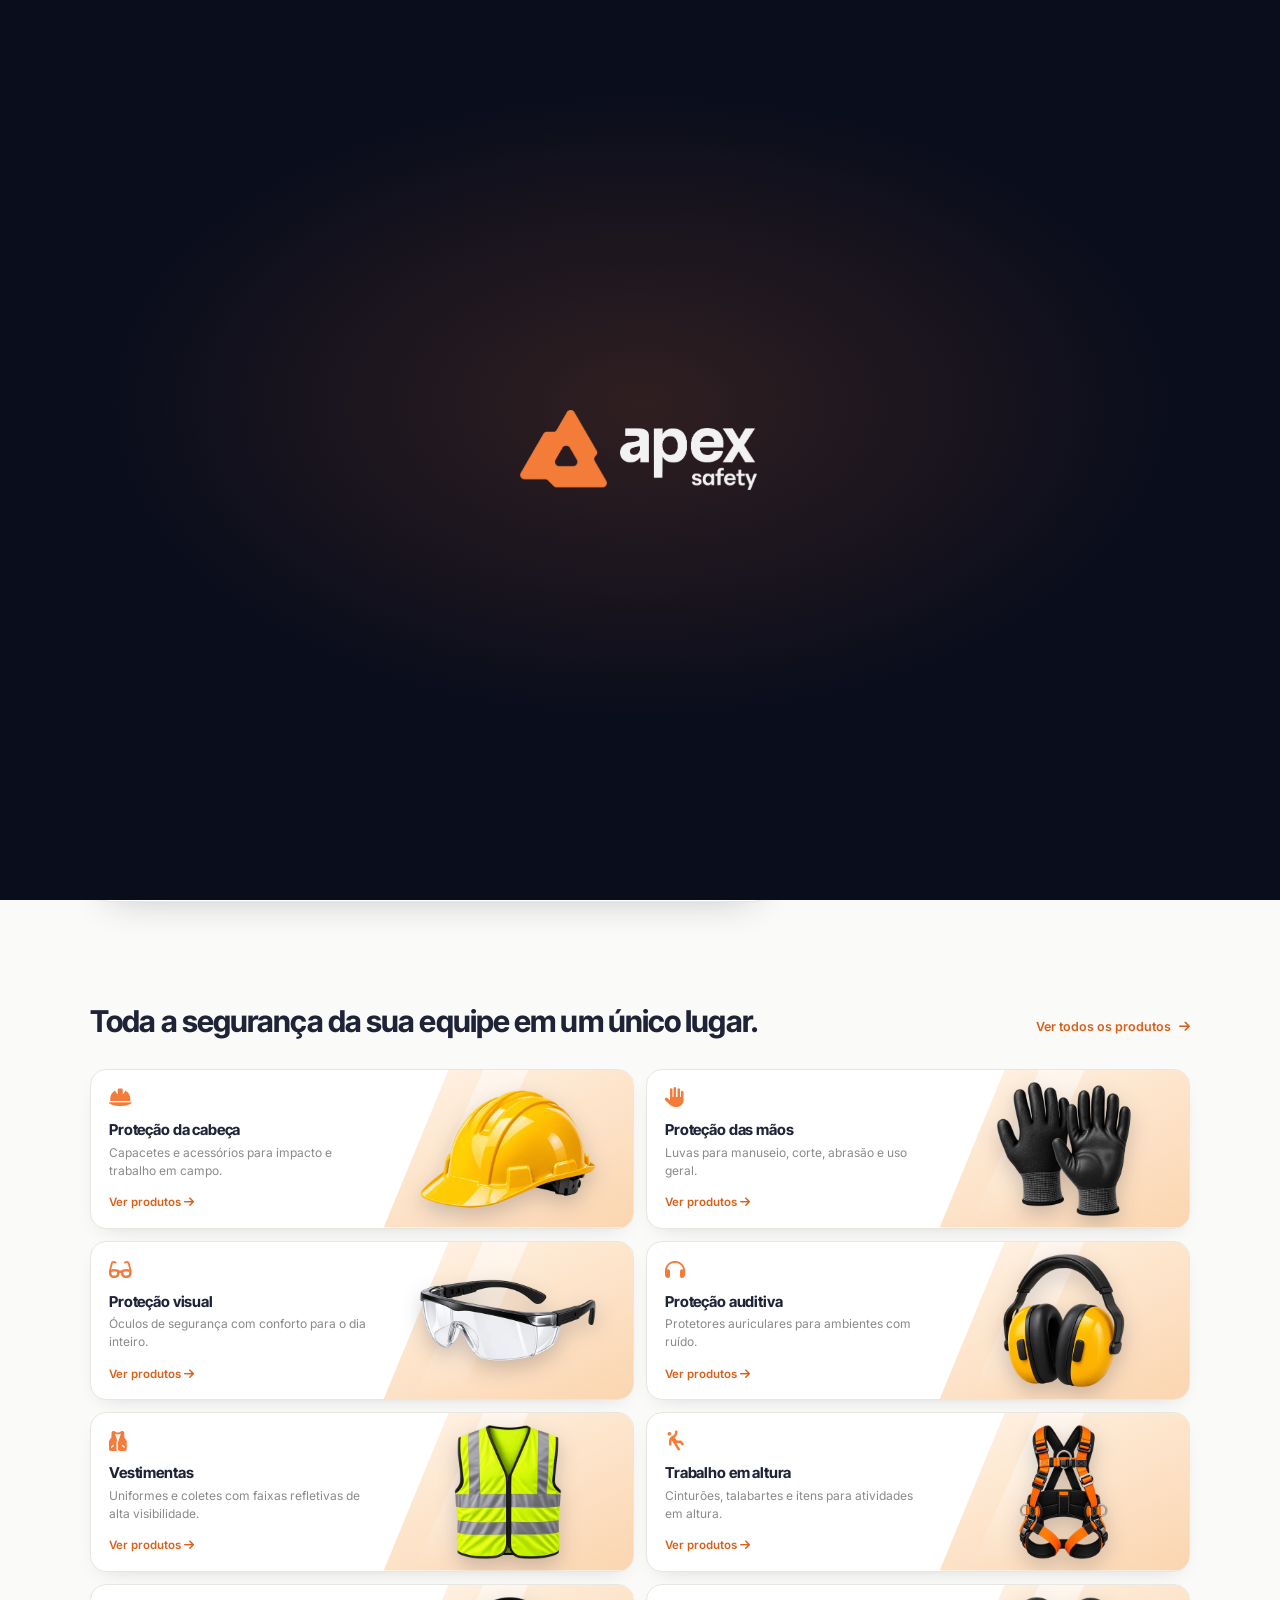
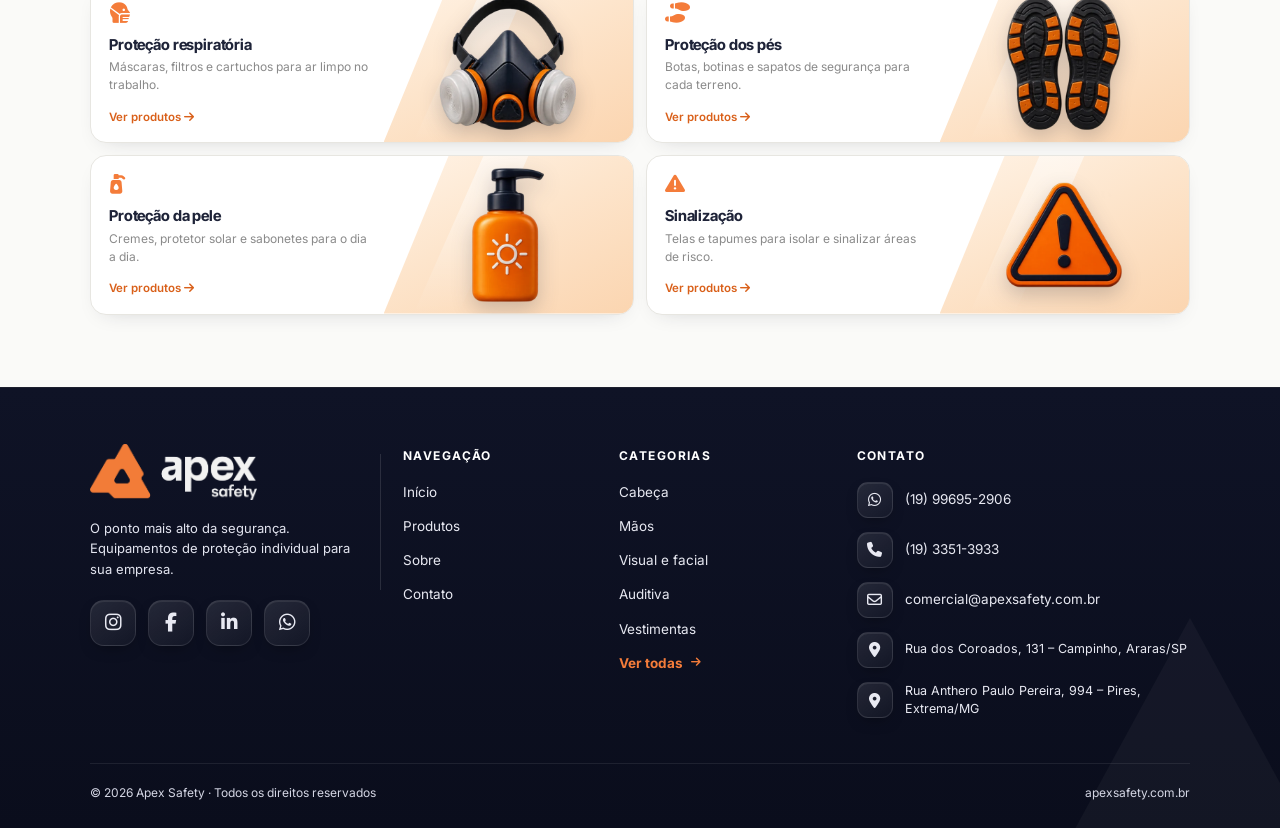
==== commit 47a6d849: "Fix: Labels produtos" ====
--- a/orcamento.html
+++ b/orcamento.html
@@ -93,16 +93,16 @@
           <a class="link-orange" href="produtos.html">Ver todos os produtos <i class="fa-solid fa-arrow-right"></i></a>
         </div>
         <div class="cat-grid">
-          <a class="cat" href="produtos.html?linha=cabeca"><div class="cat-text"><span class="ico-o"><i class="fa-solid fa-helmet-safety"></i></span><h3>Proteção da cabeça</h3><p>Capacetes e acessórios para impacto e trabalho em campo.</p><span class="cat-link">Ver linha <i class="fa-solid fa-arrow-right"></i></span></div><div class="cat-art"><img src="imagens/solucoes/cabeca.webp?v=4" alt="Capacete de segurança" width="300" height="225" loading="lazy" decoding="async"><i class="fa-solid fa-helmet-safety cat-fallback"></i></div></a>
-          <a class="cat" href="produtos.html?linha=maos"><div class="cat-text"><span class="ico-o"><i class="fa-solid fa-hand"></i></span><h3>Proteção das mãos</h3><p>Luvas para manuseio, corte, abrasão e uso geral.</p><span class="cat-link">Ver linha <i class="fa-solid fa-arrow-right"></i></span></div><div class="cat-art"><img src="imagens/solucoes/maos.webp?v=4" alt="Luvas de proteção" width="300" height="225" loading="lazy" decoding="async"><i class="fa-solid fa-hand cat-fallback"></i></div></a>
-          <a class="cat" href="produtos.html?linha=visual"><div class="cat-text"><span class="ico-o"><i class="fa-solid fa-glasses"></i></span><h3>Proteção visual</h3><p>Óculos de segurança com conforto para o dia inteiro.</p><span class="cat-link">Ver linha <i class="fa-solid fa-arrow-right"></i></span></div><div class="cat-art"><img src="imagens/solucoes/visual.webp?v=4" alt="Óculos de segurança" width="300" height="225" loading="lazy" decoding="async"><i class="fa-solid fa-glasses cat-fallback"></i></div></a>
-          <a class="cat" href="produtos.html?linha=auditiva"><div class="cat-text"><span class="ico-o"><i class="fa-solid fa-headphones"></i></span><h3>Proteção auditiva</h3><p>Protetores auriculares para ambientes com ruído.</p><span class="cat-link">Ver linha <i class="fa-solid fa-arrow-right"></i></span></div><div class="cat-art"><img src="imagens/solucoes/auditiva.webp?v=4" alt="Abafador de ruído" width="300" height="225" loading="lazy" decoding="async"><i class="fa-solid fa-headphones cat-fallback"></i></div></a>
-          <a class="cat" href="produtos.html?linha=vestimentas"><div class="cat-text"><span class="ico-o"><i class="fa-solid fa-vest"></i></span><h3>Vestimentas</h3><p>Uniformes e coletes com faixas refletivas de alta visibilidade.</p><span class="cat-link">Ver linha <i class="fa-solid fa-arrow-right"></i></span></div><div class="cat-art"><img src="imagens/solucoes/vestimentas.webp?v=4" alt="Colete refletivo" width="300" height="225" loading="lazy" decoding="async"><i class="fa-solid fa-vest cat-fallback"></i></div></a>
-          <a class="cat" href="produtos.html?linha=altura"><div class="cat-text"><span class="ico-o"><i class="fa-solid fa-person-falling"></i></span><h3>Trabalho em altura</h3><p>Cinturões, talabartes e itens para atividades em altura.</p><span class="cat-link">Ver linha <i class="fa-solid fa-arrow-right"></i></span></div><div class="cat-art"><img src="imagens/solucoes/altura.webp?v=4" alt="Cinturão de segurança" width="300" height="225" loading="lazy" decoding="async"><i class="fa-solid fa-person-falling cat-fallback"></i></div></a>
-          <a class="cat" href="produtos.html?linha=respiratoria"><div class="cat-text"><span class="ico-o"><i class="fa-solid fa-head-side-mask"></i></span><h3>Proteção respiratória</h3><p>Máscaras, filtros e cartuchos para ar limpo no trabalho.</p><span class="cat-link">Ver linha <i class="fa-solid fa-arrow-right"></i></span></div><div class="cat-art"><img src="imagens/solucoes/respiratoria.webp?v=4" alt="Máscara de proteção respiratória" width="300" height="225" loading="lazy" decoding="async"><i class="fa-solid fa-head-side-mask cat-fallback"></i></div></a>
-          <a class="cat" href="produtos.html?linha=pes"><div class="cat-text"><span class="ico-o"><i class="fa-solid fa-shoe-prints"></i></span><h3>Proteção dos pés</h3><p>Botas, botinas e sapatos de segurança para cada terreno.</p><span class="cat-link">Ver linha <i class="fa-solid fa-arrow-right"></i></span></div><div class="cat-art"><img src="imagens/solucoes/pes.webp?v=4" alt="Botina de segurança" width="300" height="225" loading="lazy" decoding="async"><i class="fa-solid fa-shoe-prints cat-fallback"></i></div></a>
-          <a class="cat" href="produtos.html?linha=pele"><div class="cat-text"><span class="ico-o"><i class="fa-solid fa-pump-soap"></i></span><h3>Proteção da pele</h3><p>Cremes, protetor solar e sabonetes para o dia a dia.</p><span class="cat-link">Ver linha <i class="fa-solid fa-arrow-right"></i></span></div><div class="cat-art"><img src="imagens/solucoes/pele.webp?v=4" alt="Creme e protetor solar" width="300" height="225" loading="lazy" decoding="async"><i class="fa-solid fa-pump-soap cat-fallback"></i></div></a>
-          <a class="cat" href="produtos.html?linha=sinalizacao"><div class="cat-text"><span class="ico-o"><i class="fa-solid fa-triangle-exclamation"></i></span><h3>Sinalização</h3><p>Telas e tapumes para isolar e sinalizar áreas de risco.</p><span class="cat-link">Ver linha <i class="fa-solid fa-arrow-right"></i></span></div><div class="cat-art"><img src="imagens/solucoes/sinalizacao.webp?v=4" alt="Tela de sinalização" width="300" height="225" loading="lazy" decoding="async"><i class="fa-solid fa-triangle-exclamation cat-fallback"></i></div></a>
+          <a class="cat" href="produtos.html?linha=cabeca"><div class="cat-text"><span class="ico-o"><i class="fa-solid fa-helmet-safety"></i></span><h3>Proteção da cabeça</h3><p>Capacetes e acessórios para impacto e trabalho em campo.</p><span class="cat-link">Ver produtos <i class="fa-solid fa-arrow-right"></i></span></div><div class="cat-art"><img src="imagens/solucoes/cabeca.webp?v=4" alt="Capacete de segurança" width="300" height="225" loading="lazy" decoding="async"><i class="fa-solid fa-helmet-safety cat-fallback"></i></div></a>
+          <a class="cat" href="produtos.html?linha=maos"><div class="cat-text"><span class="ico-o"><i class="fa-solid fa-hand"></i></span><h3>Proteção das mãos</h3><p>Luvas para manuseio, corte, abrasão e uso geral.</p><span class="cat-link">Ver produtos <i class="fa-solid fa-arrow-right"></i></span></div><div class="cat-art"><img src="imagens/solucoes/maos.webp?v=4" alt="Luvas de proteção" width="300" height="225" loading="lazy" decoding="async"><i class="fa-solid fa-hand cat-fallback"></i></div></a>
+          <a class="cat" href="produtos.html?linha=visual"><div class="cat-text"><span class="ico-o"><i class="fa-solid fa-glasses"></i></span><h3>Proteção visual</h3><p>Óculos de segurança com conforto para o dia inteiro.</p><span class="cat-link">Ver produtos <i class="fa-solid fa-arrow-right"></i></span></div><div class="cat-art"><img src="imagens/solucoes/visual.webp?v=4" alt="Óculos de segurança" width="300" height="225" loading="lazy" decoding="async"><i class="fa-solid fa-glasses cat-fallback"></i></div></a>
+          <a class="cat" href="produtos.html?linha=auditiva"><div class="cat-text"><span class="ico-o"><i class="fa-solid fa-headphones"></i></span><h3>Proteção auditiva</h3><p>Protetores auriculares para ambientes com ruído.</p><span class="cat-link">Ver produtos <i class="fa-solid fa-arrow-right"></i></span></div><div class="cat-art"><img src="imagens/solucoes/auditiva.webp?v=4" alt="Abafador de ruído" width="300" height="225" loading="lazy" decoding="async"><i class="fa-solid fa-headphones cat-fallback"></i></div></a>
+          <a class="cat" href="produtos.html?linha=vestimentas"><div class="cat-text"><span class="ico-o"><i class="fa-solid fa-vest"></i></span><h3>Vestimentas</h3><p>Uniformes e coletes com faixas refletivas de alta visibilidade.</p><span class="cat-link">Ver produtos <i class="fa-solid fa-arrow-right"></i></span></div><div class="cat-art"><img src="imagens/solucoes/vestimentas.webp?v=4" alt="Colete refletivo" width="300" height="225" loading="lazy" decoding="async"><i class="fa-solid fa-vest cat-fallback"></i></div></a>
+          <a class="cat" href="produtos.html?linha=altura"><div class="cat-text"><span class="ico-o"><i class="fa-solid fa-person-falling"></i></span><h3>Trabalho em altura</h3><p>Cinturões, talabartes e itens para atividades em altura.</p><span class="cat-link">Ver produtos <i class="fa-solid fa-arrow-right"></i></span></div><div class="cat-art"><img src="imagens/solucoes/altura.webp?v=4" alt="Cinturão de segurança" width="300" height="225" loading="lazy" decoding="async"><i class="fa-solid fa-person-falling cat-fallback"></i></div></a>
+          <a class="cat" href="produtos.html?linha=respiratoria"><div class="cat-text"><span class="ico-o"><i class="fa-solid fa-head-side-mask"></i></span><h3>Proteção respiratória</h3><p>Máscaras, filtros e cartuchos para ar limpo no trabalho.</p><span class="cat-link">Ver produtos <i class="fa-solid fa-arrow-right"></i></span></div><div class="cat-art"><img src="imagens/solucoes/respiratoria.webp?v=4" alt="Máscara de proteção respiratória" width="300" height="225" loading="lazy" decoding="async"><i class="fa-solid fa-head-side-mask cat-fallback"></i></div></a>
+          <a class="cat" href="produtos.html?linha=pes"><div class="cat-text"><span class="ico-o"><i class="fa-solid fa-shoe-prints"></i></span><h3>Proteção dos pés</h3><p>Botas, botinas e sapatos de segurança para cada terreno.</p><span class="cat-link">Ver produtos <i class="fa-solid fa-arrow-right"></i></span></div><div class="cat-art"><img src="imagens/solucoes/pes.webp?v=4" alt="Botina de segurança" width="300" height="225" loading="lazy" decoding="async"><i class="fa-solid fa-shoe-prints cat-fallback"></i></div></a>
+          <a class="cat" href="produtos.html?linha=pele"><div class="cat-text"><span class="ico-o"><i class="fa-solid fa-pump-soap"></i></span><h3>Proteção da pele</h3><p>Cremes, protetor solar e sabonetes para o dia a dia.</p><span class="cat-link">Ver produtos <i class="fa-solid fa-arrow-right"></i></span></div><div class="cat-art"><img src="imagens/solucoes/pele.webp?v=4" alt="Creme e protetor solar" width="300" height="225" loading="lazy" decoding="async"><i class="fa-solid fa-pump-soap cat-fallback"></i></div></a>
+          <a class="cat" href="produtos.html?linha=sinalizacao"><div class="cat-text"><span class="ico-o"><i class="fa-solid fa-triangle-exclamation"></i></span><h3>Sinalização</h3><p>Telas e tapumes para isolar e sinalizar áreas de risco.</p><span class="cat-link">Ver produtos <i class="fa-solid fa-arrow-right"></i></span></div><div class="cat-art"><img src="imagens/solucoes/sinalizacao.webp?v=4" alt="Tela de sinalização" width="300" height="225" loading="lazy" decoding="async"><i class="fa-solid fa-triangle-exclamation cat-fallback"></i></div></a>
         </div>
       </div>
     </section>
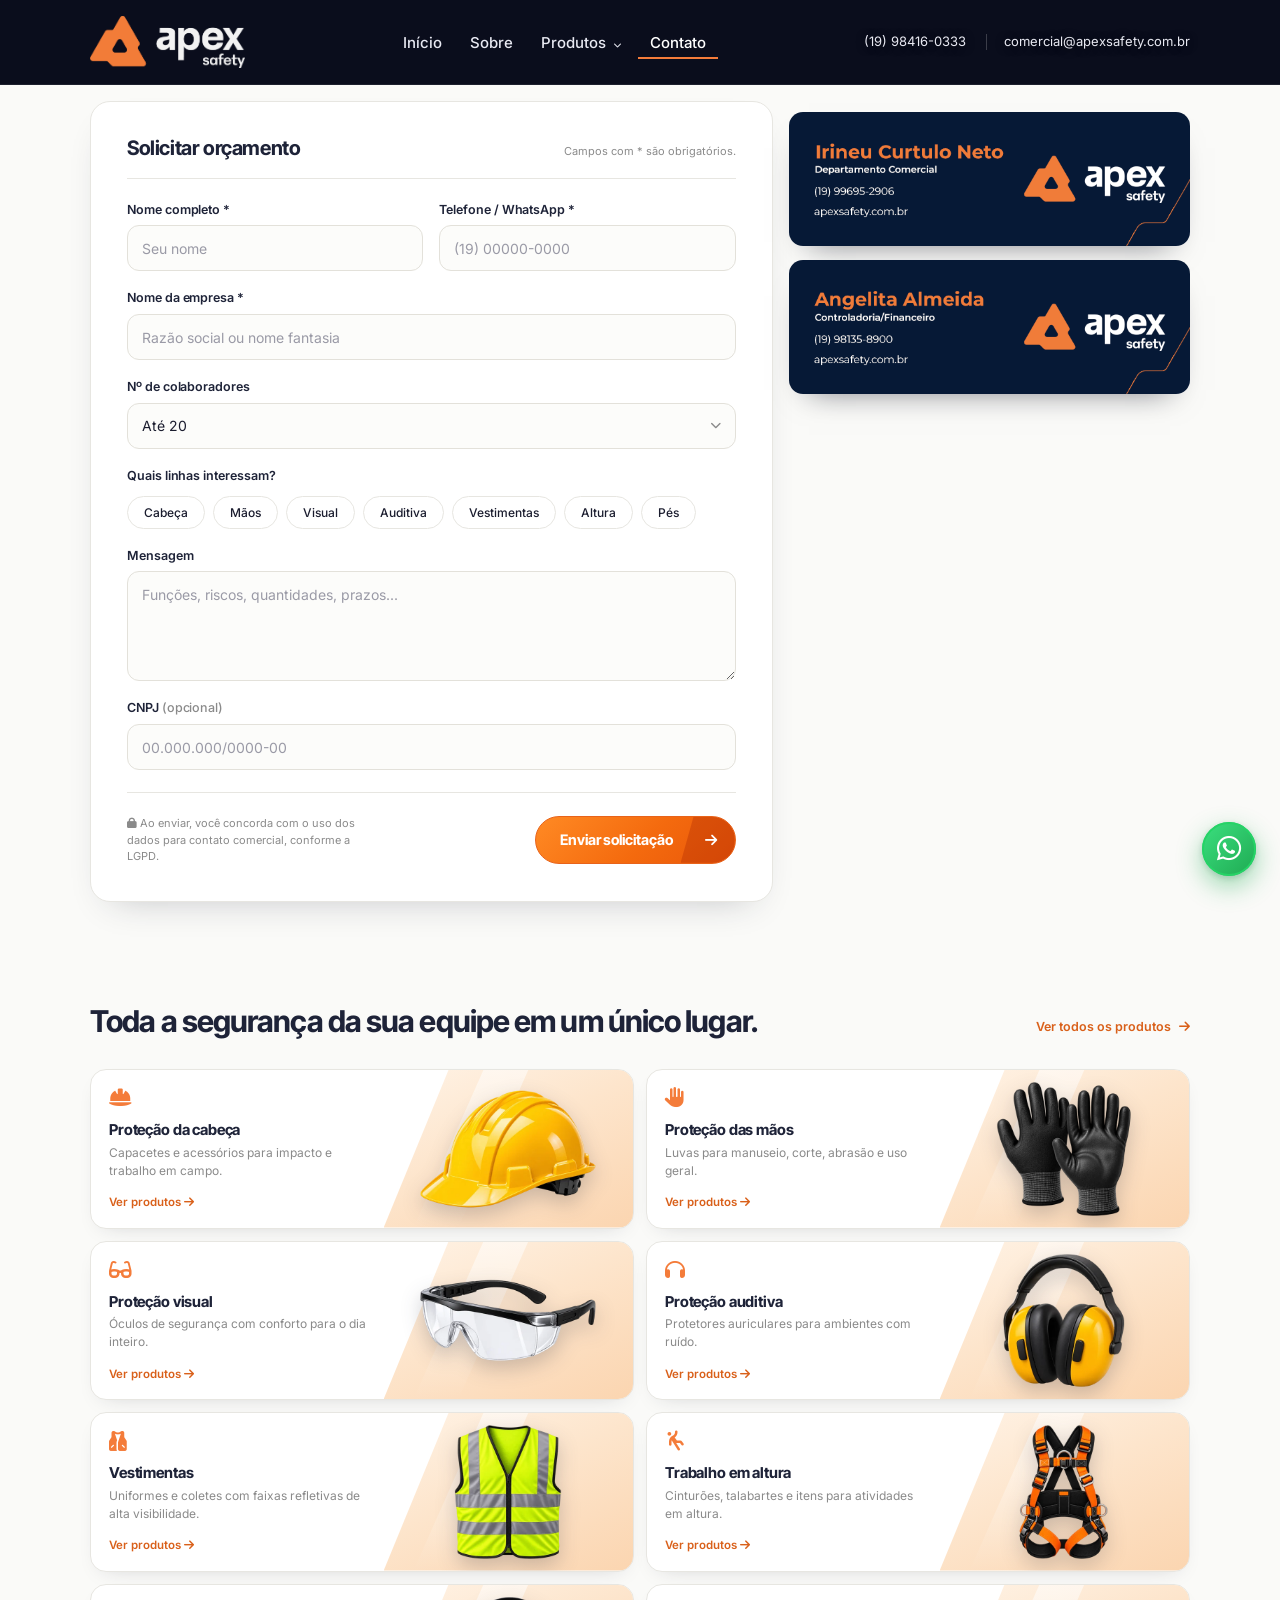
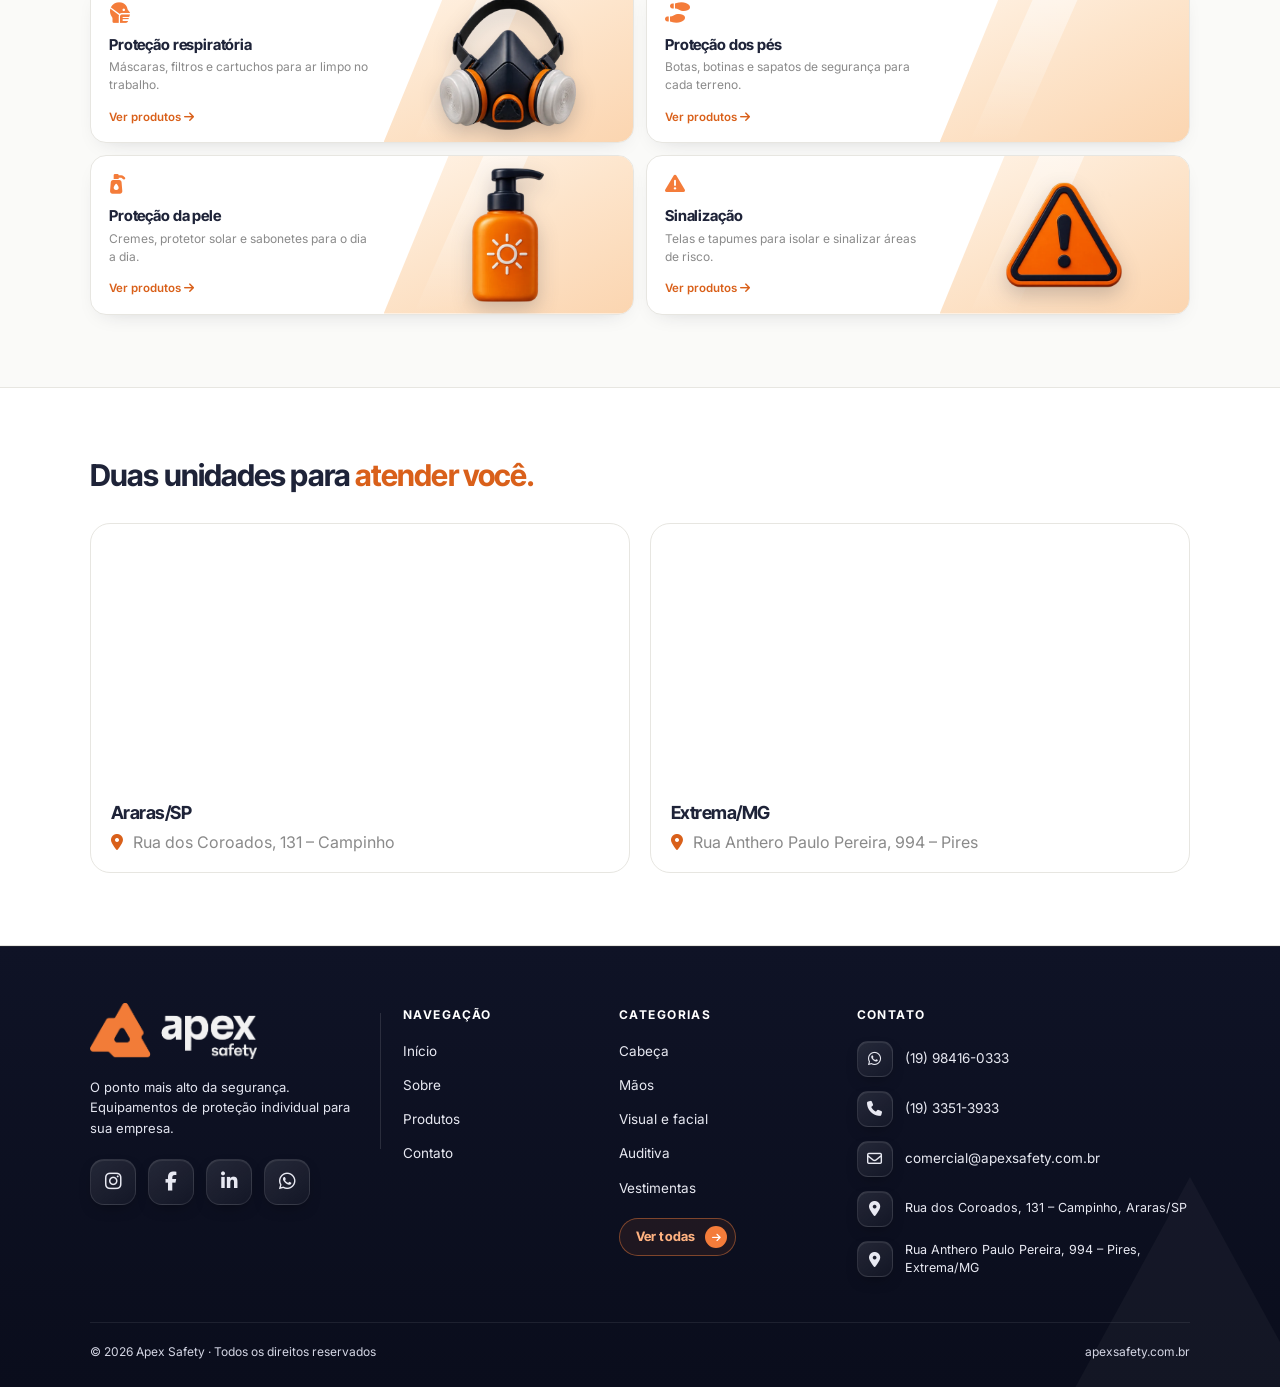
==== commit 85d4e464: "Add 2 banners novos + Melhorias finais segunda entrega" ====
--- a/orcamento.html
+++ b/orcamento.html
@@ -22,13 +22,13 @@
       <a href="index.html" class="brand" aria-label="Apex Safety"><img src="logo-apex.png" alt="Apex Safety" width="144" height="48"></a>
       <ul class="nav-links" id="nav-links">
         <li><a href="index.html">Início</a></li>
+        <li><a href="sobre.html">Sobre</a></li>
         <li><a href="produtos.html">Produtos</a></li>
-        <li><a href="sobre.html">Sobre</a></li>
         <li><a href="orcamento.html" class="active">Contato</a></li>
       </ul>
       <div class="nav-right">
-        <a class="nav-phone" href="tel:+5519996952906"><i class="fa-solid fa-phone"></i> (19) 99695-2906</a>
-        <a class="nav-phone nav-mail" href="mailto:atendimento@apexsafety.com.br" aria-label="Enviar e-mail para atendimento@apexsafety.com.br"><i class="fa-regular fa-envelope"></i> atendimento@apexsafety.com.br</a>
+        <a class="nav-phone" href="tel:+5519984160333"><i class="fa-solid fa-phone"></i> (19) 98416-0333</a>
+        <a class="nav-phone nav-mail" href="mailto:comercial@apexsafety.com.br" aria-label="Enviar e-mail para comercial@apexsafety.com.br"><i class="fa-regular fa-envelope"></i> comercial@apexsafety.com.br</a>
         <button class="nav-toggle" id="nav-toggle" aria-label="Abrir menu" aria-expanded="false"><i class="fa-solid fa-bars"></i></button>
       </div>
     </div>
@@ -44,7 +44,7 @@
             <div class="field"><label for="tel">Telefone / WhatsApp *</label><input id="tel" name="tel" type="tel" inputmode="numeric" placeholder="(19) 00000-0000" autocomplete="tel" required></div>
             <div class="field field-company full"><label for="empresa">Nome da empresa *</label><input id="empresa" name="empresa" placeholder="Razão social ou nome fantasia" autocomplete="organization" required></div>
             <div class="field full"><label for="colab">Nº de colaboradores</label>
-              <select id="colab" name="colab"><option>Até 20</option><option>21 a 50</option><option>51 a 100</option><option>101 a 500</option><option>Mais de 500</option></select></div>
+              <select id="colab" name="colab" data-dd><option>Até 20</option><option>21 a 50</option><option>51 a 100</option><option>101 a 500</option><option>Mais de 500</option></select></div>
           </div>
           <div class="lbl" style="margin-top:18px">Quais linhas interessam?</div>
           <div class="chips sel" id="lines">
@@ -69,7 +69,7 @@
           <!-- <div class="side-card">
             <h3>Atendimento direto</h3>
             <div class="cr-list">
-              <a class="cr " href="tel:+5519996952906" aria-label="Ligar para Irineu, comercial"><span class="cr-ico"><i class="fa-solid fa-phone"></i></span><span class="cr-txt"><small>Comercial · Irineu</small><b>(19) 99695-2906</b></span><span class="cr-go"><i class="fa-solid fa-arrow-right"></i></span></a>
+              <a class="cr " href="tel:+5519984160333" aria-label="Ligar para Irineu, comercial"><span class="cr-ico"><i class="fa-solid fa-phone"></i></span><span class="cr-txt"><small>Comercial · Irineu</small><b>(19) 98416-0333</b></span><span class="cr-go"><i class="fa-solid fa-arrow-right"></i></span></a>
               <a class="cr " href="tel:+5519981358900" aria-label="Ligar para Angelita, financeiro"><span class="cr-ico"><i class="fa-solid fa-phone"></i></span><span class="cr-txt"><small>Financeiro · Angelita</small><b>(19) 98135-8900</b></span><span class="cr-go"><i class="fa-solid fa-arrow-right"></i></span></a>
               <a class="cr cr-sm" href="mailto:contato@apexsafety.com.br?subject=Solicita%C3%A7%C3%A3o%20de%20or%C3%A7amento" aria-label="Enviar e-mail"><span class="cr-ico"><i class="fa-regular fa-envelope"></i></span><span class="cr-txt"><small>E-mail</small><b>contato@apexsafety.com.br</b></span><span class="cr-go"><i class="fa-solid fa-arrow-right"></i></span></a>
               <a class="cr cr-sm" href="https://www.google.com/maps/search/?api=1&amp;query=Rua%20dos%20Coroados%2C%20131%20-%20Campinho%2C%20Araras%2FSP" target="_blank" rel="noopener"><span class="cr-ico"><i class="fa-solid fa-location-dot"></i></span><span class="cr-txt"><small>Endereço · Araras/SP</small><b>Rua dos Coroados, 131 – Campinho</b></span><span class="cr-go"><i class="fa-solid fa-arrow-right"></i></span></a>
@@ -106,6 +106,22 @@
         </div>
       </div>
     </section>
+
+    <section class="section section-white places-sec">
+      <div class="container">
+        <h2 class="title">Duas unidades para <span class="accent">atender você.</span></h2>
+        <div class="places">
+          <article class="place">
+            <iframe title="Mapa: Araras/SP" loading="lazy" referrerpolicy="no-referrer-when-downgrade" src="https://maps.google.com/maps?q=Rua+dos+Coroados,+131,+Campinho,+Araras,+SP&amp;output=embed"></iframe>
+            <div class="place-info"><h3>Araras/SP</h3><p><i class="fa-solid fa-location-dot"></i> Rua dos Coroados, 131 – Campinho</p></div>
+          </article>
+          <article class="place">
+            <iframe title="Mapa: Extrema/MG" loading="lazy" referrerpolicy="no-referrer-when-downgrade" src="https://maps.google.com/maps?q=Rua+Anthero+Paulo+Pereira,+994,+Pires,+Extrema,+MG&amp;output=embed"></iframe>
+            <div class="place-info"><h3>Extrema/MG</h3><p><i class="fa-solid fa-location-dot"></i> Rua Anthero Paulo Pereira, 994 – Pires</p></div>
+          </article>
+        </div>
+      </div>
+    </section>
   </main>
 
   <footer class="site-footer flush">
@@ -118,15 +134,15 @@
             <a href="https://www.instagram.com/apexsafetyepi?utm_source=ig_web_button_share_sheet&cplk=ZDNlZDc0MzIxNw==" target="_blank" rel="noopener" aria-label="Instagram"><i class="fa-brands fa-instagram"></i></a>
             <a href="#" aria-label="Facebook"><i class="fa-brands fa-facebook-f"></i></a>
             <a href="#" aria-label="LinkedIn"><i class="fa-brands fa-linkedin-in"></i></a>
-            <a href="https://api.whatsapp.com/send?phone=5519996952906" target="_blank" rel="noopener" aria-label="WhatsApp"><i class="fa-brands fa-whatsapp"></i></a>
+            <a href="https://api.whatsapp.com/send?phone=5519984160333" target="_blank" rel="noopener" aria-label="WhatsApp"><i class="fa-brands fa-whatsapp"></i></a>
           </div>
         </div>
         <div>
           <h4>Navegação</h4>
           <ul>
             <li><a href="index.html">Início</a></li>
+            <li><a href="sobre.html">Sobre</a></li>
             <li><a href="produtos.html">Produtos</a></li>
-            <li><a href="sobre.html">Sobre</a></li>
             <li><a href="orcamento.html">Contato</a></li>
           </ul>
         </div>
@@ -144,7 +160,7 @@
         <div>
           <h4>Contato</h4>
           <ul>
-            <li><a href="https://api.whatsapp.com/send?phone=5519996952906" target="_blank" rel="noopener"><i class="fa-brands fa-whatsapp"></i> (19) 99695-2906</a></li>
+            <li><a href="https://api.whatsapp.com/send?phone=5519984160333" target="_blank" rel="noopener"><i class="fa-brands fa-whatsapp"></i> (19) 98416-0333</a></li>
             <li><a href="tel:+551933513933"><i class="fa-solid fa-phone"></i> (19) 3351-3933</a></li>
             <li><a href="mailto:comercial@apexsafety.com.br"><i class="fa-regular fa-envelope"></i> comercial@apexsafety.com.br</a></li>
             <li><i class="fa-solid fa-location-dot"></i> Rua dos Coroados, 131 – Campinho, Araras/SP</li>
@@ -156,5 +172,9 @@
     </div>
   </footer>
   <script src="script.js"></script>
+  <a class="wa-float" href="https://api.whatsapp.com/send?phone=5519984160333&text=Ol%C3%A1!%20Gostaria%20de%20falar%20com%20um%20especialista." target="_blank" rel="noopener" aria-label="Fale conosco no WhatsApp">
+    <span class="wa-float__label">Fale conosco</span>
+    <span class="wa-float__icon"><i class="fa-brands fa-whatsapp"></i></span>
+  </a>
 </body>
 </html>
--- a/style.css
+++ b/style.css
@@ -538,7 +538,7 @@
     position: fixed; top: 64px; left: 0; right: 0; bottom: auto; max-height: calc(100dvh - 64px); overflow-y: auto;
     display: flex; flex-direction: column; gap: 4px; padding: 14px 16px 22px;
     background: #0a0d1c; -webkit-backdrop-filter: none; backdrop-filter: none;
-    border-bottom: 1px solid rgba(255,255,255,.1); border-radius: 0 0 24px 24px; box-shadow: 0 30px 50px -20px rgba(0,0,0,.7);
+    border-bottom: 1px solid rgba(255,255,255,.1); border-radius: 0; box-shadow: 0 30px 50px -20px rgba(0,0,0,.7);
     opacity: 0; visibility: hidden; transform: translateY(-10px); transition: opacity .22s, transform .22s, visibility .22s;
   }
   .home .nav-links.open { opacity: 1; visibility: visible; transform: none; }
@@ -1217,9 +1217,9 @@
 }
 
 /* Altura constante evita reposicionar os filtros durante o scroll. */
-.catalog-page { --catalog-header-height: 71px; }
+.catalog-page { --catalog-header-height: 85px; }
 .catalog-page .site-header .nav,
-.catalog-page .site-header.scrolled .nav { height: 70px; transition: none; }
+.catalog-page .site-header.scrolled .nav { height: 84px; transition: none; }
 .catalog-page .site-header .brand img,
 .catalog-page .site-header.scrolled .brand img { height: 52px; margin: 0; transition: none; }
 .catalog-page .catalog-filter-panel {
@@ -1554,3 +1554,361 @@
 @media (prefers-reduced-motion: reduce) { .catalog-results[aria-busy="true"] .prod-grid { transition: none; } }
 .chips .chip.is-zero:not(.on) { opacity: .5; }
 .empty-state { scroll-margin-top: 96px; }
+
+/* Hero da home: slides em loop infinito (GSAP), sem controles visíveis */
+.hero-home.has-slides, .hero-home.has-slides:not(.hero-inner) { background-image: none !important; }
+.hero-home.has-slides::after { display: none !important; }
+.hero-slides { position: absolute; inset: 0; z-index: 0; overflow: hidden; pointer-events: none; }
+.hero-slide { position: absolute; top: 0; bottom: 0; right: 0; aspect-ratio: 1536 / 1024; opacity: 0; visibility: hidden; will-change: transform, opacity;
+  -webkit-mask-image: linear-gradient(90deg, transparent 0%, rgba(0,0,0,.6) 14%, #000 34%); mask-image: linear-gradient(90deg, transparent 0%, rgba(0,0,0,.6) 14%, #000 34%); }
+.hero-slide.is-active { opacity: 1; visibility: visible; }
+.hero-slide picture, .hero-slide img { display: block; width: 100%; height: 100%; object-fit: cover; user-select: none; }
+/* A foto da van é clara: escurecemos para manter o texto legível e integrar ao fundo */
+.hero-slide-van img { filter: brightness(.58) contrast(1.08) saturate(1.05); object-position: 60% center; }
+@media (max-width: 820px) {
+  .hero-slide { left: 0; aspect-ratio: auto; -webkit-mask-image: none; mask-image: none; }
+  .hero-slide:not(.hero-slide-van) img { object-position: 50% 0; }
+  .hero-slide-van img { object-position: 64% center; filter: none; }
+  .hero-slide-van::after { content: ""; position: absolute; inset: 0; background: rgba(8,10,24,.3); pointer-events: none; }
+}
+
+/* Hero: interação do carrossel */
+.hero-home.has-slides.is-interactive { touch-action: pan-y; cursor: grab; }
+.hero-home.has-slides.is-dragging { cursor: grabbing; user-select: none; -webkit-user-select: none; }
+.hero-home.has-slides.is-dragging a { pointer-events: none; }
+.hero-copy h1 .hl, .hero-copy .lead { will-change: transform, opacity; }
+.hero-copy h1 .hl { display: inline-block; }
+.hero-nav { position: absolute; left: 0; right: 0; bottom: 26px; z-index: 3; pointer-events: none; }
+.hero-nav .container { display: flex; gap: 8px; }
+.hero-bar { pointer-events: auto; position: relative; width: 34px; height: 20px; padding: 0; border: 0; background: transparent; cursor: pointer; }
+.hero-bar::before { content: ""; position: absolute; left: 0; right: 0; top: 50%; height: 3px; margin-top: -1.5px; border-radius: 3px; background: rgba(255,255,255,.25); transition: background .2s; }
+.hero-bar:hover::before { background: rgba(255,255,255,.45); }
+.hero-bar i { position: absolute; left: 0; right: 0; top: 50%; height: 3px; margin-top: -1.5px; border-radius: 3px; background: var(--orange); transform: scaleX(0); transform-origin: left; }
+.hero-bar.on i { transform: scaleX(1); }
+.hero-bar:focus-visible { outline: 2px solid var(--orange); outline-offset: 2px; border-radius: 4px; }
+@media (max-width: 820px) { .hero-nav { bottom: 14px; } .hero-nav .container { justify-content: center; } }
+
+/* Hero: setas discretas (aparecem só quando o carrossel está ativo) */
+.hero-arrow { position: absolute; top: 50%; z-index: 3; display: none; place-items: center; width: 44px; height: 44px; margin-top: -22px; padding: 0; border-radius: 50%; border: 1px solid rgba(255,255,255,.14); background: rgba(255,255,255,.06); color: rgba(255,255,255,.6); cursor: pointer; -webkit-backdrop-filter: blur(8px); backdrop-filter: blur(8px); opacity: .7; transition: opacity .2s, background .2s, color .2s, transform .2s, border-color .2s; }
+.is-interactive .hero-arrow { display: grid; }
+.hero-prev { left: clamp(12px, 2.4vw, 36px); }
+.hero-next { right: clamp(12px, 2.4vw, 36px); }
+.hero-arrow:hover { opacity: 1; background: rgba(255,255,255,.14); color: #fff; border-color: rgba(255,255,255,.3); }
+.hero-prev:hover { transform: translateX(-2px); }
+.hero-next:hover { transform: translateX(2px); }
+.hero-arrow:active { transform: scale(.94); }
+.hero-arrow:focus-visible { outline: 2px solid var(--orange); outline-offset: 2px; opacity: 1; }
+@media (max-width: 820px) {
+  .hero-arrow { top: 34%; width: 36px; height: 36px; margin-top: -18px; opacity: .6; }
+  .hero-arrow svg { width: 16px; height: 16px; }
+  .hero-prev { left: 10px; } .hero-next { right: 10px; }
+}
+@media (hover: none) { .hero-arrow:hover { transform: none; } }
+
+/* Hero mobile: mais área de imagem acima do texto e respiro para as barrinhas do carrossel */
+@media (max-width: 820px) {
+  .hero-home.has-slides { min-height: 760px; padding-bottom: 68px; }
+  .hero-home.has-slides .hero-nav { bottom: 24px; }
+  .hero-home.has-slides .hero-feats { margin-bottom: 4px; }
+  .hero-arrow { top: 30%; }
+}
+
+/* Hero mobile: a van aparece inteira acima do texto, com bordas dissolvendo no fundo */
+@media (max-width: 820px) {
+  .hero-slide.hero-slide-van { top: 78px; bottom: auto; height: clamp(250px, 78vw, 330px); overflow: hidden;
+    -webkit-mask-image: linear-gradient(180deg, transparent 0%, #000 22%, #000 72%, transparent 100%); mask-image: linear-gradient(180deg, transparent 0%, #000 22%, #000 72%, transparent 100%); }
+  .hero-slide-van img { object-position: 56% center; filter: none; }
+  .hero-slide-van::after { background: rgba(8,10,24,.18); }
+  .hero-slide { backface-visibility: hidden; contain: paint; }
+  .hero-slide img { transform: translateZ(0); }
+  .hero-copy h1 .hl, .hero-copy .lead { will-change: auto; }
+}
+
+/* Altura do hero fixa no desktop: não muda conforme o texto do slide */
+@media (min-width: 821px) { .hero-home.has-slides { min-height: 724px; box-sizing: border-box; } }
+
+/* Slide das marcas: parede de logos à direita, dissolvendo no fundo */
+.hero-slide-brands { aspect-ratio: 1536 / 1024; }
+.hero-slide-brands img { object-position: right center; }
+@media (max-width: 820px) {
+  .hero-slide.hero-slide-brands { top: 78px; bottom: auto; height: clamp(250px, 78vw, 330px); overflow: hidden;
+    -webkit-mask-image: linear-gradient(180deg, transparent 0%, #000 22%, #000 72%, transparent 100%); mask-image: linear-gradient(180deg, transparent 0%, #000 22%, #000 72%, transparent 100%); }
+  .hero-slide-brands img { object-position: 70% 40%; }
+}
+
+/* Slide "Para Empresas": foto à direita + chips de benefícios */
+.hero-slide-empresas { aspect-ratio: 1536 / 1024; }
+.hero-slide-empresas img { object-position: right center; }
+.hero-chips { list-style: none; margin: 20px 0 -92px; padding: 0; display: flex; flex-wrap: wrap; gap: 8px; max-width: 560px; }
+.hero-chips li { display: inline-flex; align-items: center; gap: 8px; padding: 7px 12px 7px 10px; border-radius: 12px; border: 1px solid rgba(255,255,255,.14); background: rgba(255,255,255,.05); font-size: 12.5px; font-weight: 500; line-height: 1.2; color: #eceef7; }
+.hero-chips li i { color: var(--orange); font-size: 15px; }
+.hero-actions .btn > i:first-child:not(:last-child) { margin-right: 4px; }
+@media (max-width: 820px) {
+  .hero-slide.hero-slide-empresas { top: 78px; bottom: auto; height: clamp(250px, 78vw, 330px); overflow: hidden;
+    -webkit-mask-image: linear-gradient(180deg, transparent 0%, #000 22%, #000 72%, transparent 100%); mask-image: linear-gradient(180deg, transparent 0%, #000 22%, #000 72%, transparent 100%); }
+  .hero-slide-empresas img { object-position: 70% 30%; }
+}
+
+/* Slides maiores que a tela: o deslize da animação nunca deixa uma faixa escura nas laterais */
+@media (min-width: 821px) { .hero-slide { right: -3vw; } }
+/* "Para Empresas": imagem larga que sangra até a borda direita (sem corte visível) */
+@media (min-width: 821px) {
+  .hero-slide.hero-slide-empresas { right: -10vw; width: calc(min(66vw, 1000px) + 10vw); aspect-ratio: auto; }
+  .hero-slide-empresas img { object-fit: cover; object-position: 50% 30%; }
+}
+@media (max-width: 820px) { .hero-slide, .hero-slide.hero-slide-van { left: -10%; right: -10%; width: auto; } }
+
+/* Select customizado dentro de formulários: acompanha os inputs e usa a lista do filtro de marcas */
+select.sr-only-select { position: absolute; width: 1px; height: 1px; opacity: 0; pointer-events: none; overflow: hidden; }
+.field .dd-select { flex: none; width: 100%; }
+.field .dds-btn { height: 46px; min-height: 46px; padding: 0 14px; border-radius: 12px; border: 1px solid #e3e1da; background: #fcfcfa; font: 400 14px/1.4 var(--font); }
+.field .dds-btn:hover { border-color: #d3d0c6; }
+.field .dd-select.open .dds-btn, .field .dds-btn:focus-visible { background: #fff; border-color: var(--orange); box-shadow: 0 0 0 4px rgba(244,124,58,.15); }
+.field .dds-list { border-radius: 14px; max-height: min(320px, 50dvh); padding: 7px; box-shadow: 0 16px 40px #15243c20; scrollbar-width: thin; }
+.field .dds-list li { min-height: 44px; font-size: 14px; border: 1px solid transparent; }
+.field .dds-list li:hover, .field .dds-list li:focus { background: #f6f7f9; }
+.field .dds-list li.on { background: #f0f3f7; border-color: #e1e6ed; font-weight: 600; }
+.field .dds-list li > i { color: #455770; }
+
+/* Setas do hero: estado ativo bem mais forte (o estado de repouso continua discreto) */
+.hero-arrow:hover, .hero-arrow:focus-visible { opacity: 1; color: #fff; background: var(--orange); border-color: var(--orange); box-shadow: 0 8px 22px -6px rgba(244,124,58,.75), 0 0 0 4px rgba(244,124,58,.22); -webkit-backdrop-filter: none; backdrop-filter: none; }
+.hero-arrow:active { opacity: 1; color: #fff; background: #e0560b; border-color: #e0560b; transform: scale(.92); box-shadow: 0 4px 12px -4px rgba(224,86,11,.8), 0 0 0 6px rgba(244,124,58,.28); }
+.hero-arrow:hover svg, .hero-arrow:focus-visible svg, .hero-arrow:active svg { stroke-width: 2.6; }
+@media (hover: none) { .hero-arrow:hover { background: rgba(255,255,255,.06); border-color: rgba(255,255,255,.14); color: rgba(255,255,255,.6); box-shadow: none; opacity: .7; } .hero-arrow:active { background: #e0560b; color: #fff; opacity: 1; } }
+
+/* Setas do hero: ativo no mesmo padrão cinza/vidro, só que bem mais opaco */
+.hero-arrow:hover, .hero-arrow:focus-visible { opacity: 1; color: #fff; background: rgba(255,255,255,.28); border-color: rgba(255,255,255,.55); box-shadow: 0 6px 18px -6px rgba(0,0,0,.55); -webkit-backdrop-filter: blur(8px); backdrop-filter: blur(8px); }
+.hero-arrow:active { opacity: 1; color: #fff; background: rgba(255,255,255,.4); border-color: rgba(255,255,255,.7); box-shadow: 0 2px 8px -4px rgba(0,0,0,.6); transform: scale(.93); }
+@media (hover: none) { .hero-arrow:hover { background: rgba(255,255,255,.06); border-color: rgba(255,255,255,.14); color: rgba(255,255,255,.6); box-shadow: none; opacity: .7; } .hero-arrow:active { background: rgba(255,255,255,.4); border-color: rgba(255,255,255,.7); color: #fff; opacity: 1; } }
+
+/* Setas do hero: repouso mais forte (hover/clique continuam ainda mais fortes) */
+.hero-arrow { opacity: 1; color: rgba(255,255,255,.92); background: rgba(255,255,255,.16); border-color: rgba(255,255,255,.4); box-shadow: 0 4px 14px -6px rgba(0,0,0,.5); }
+.hero-arrow:hover, .hero-arrow:focus-visible { background: rgba(255,255,255,.34); border-color: rgba(255,255,255,.7); color: #fff; }
+.hero-arrow:active { background: rgba(255,255,255,.46); border-color: rgba(255,255,255,.85); }
+@media (max-width: 820px) { .hero-arrow { opacity: 1; } }
+@media (hover: none) { .hero-arrow:hover { background: rgba(255,255,255,.16); border-color: rgba(255,255,255,.4); color: rgba(255,255,255,.92); box-shadow: 0 4px 14px -6px rgba(0,0,0,.5); opacity: 1; } .hero-arrow:active { background: rgba(255,255,255,.46); border-color: rgba(255,255,255,.85); color: #fff; } }
+
+/* Setas do hero: repouso um pouco mais forte */
+.hero-arrow { color: #fff; background: rgba(255,255,255,.24); border-color: rgba(255,255,255,.55); box-shadow: 0 4px 16px -6px rgba(0,0,0,.55); }
+.hero-arrow:hover, .hero-arrow:focus-visible { background: rgba(255,255,255,.42); border-color: rgba(255,255,255,.8); }
+.hero-arrow:active { background: rgba(255,255,255,.54); border-color: rgba(255,255,255,.92); }
+@media (hover: none) { .hero-arrow:hover { background: rgba(255,255,255,.24); border-color: rgba(255,255,255,.55); color: #fff; box-shadow: 0 4px 16px -6px rgba(0,0,0,.55); } .hero-arrow:active { background: rgba(255,255,255,.54); border-color: rgba(255,255,255,.92); } }
+
+/* Slide "Para Empresas": o bloco de texto é mais alto (chips); sobe para ficar centrado no hero */
+@media (min-width: 821px) {
+  .hero-home.has-slides .hero-copy { position: relative; top: 0; transition: top .5s ease; }
+  .hero-home.has-slides .hero-copy:has(.hero-chips) { top: -38px; }
+}
+
+/* Ícone à esquerda do botão (sem o bloco/padding da seta) */
+.hero-home .hero-actions .btn.btn-cta-lg i.ico-lead { margin: 0 8px 0 0; padding: 0; background: none; font-size: 16px; }
+.hero-home .hero-actions .btn.btn-cta-lg:hover i.ico-lead { padding: 0; }
+
+/* Mobile: chips em grade compacta, botão sem estourar */
+@media (max-width: 820px) {
+  .hero-chips { margin: 0 0 4px; max-width: none; display: grid; grid-template-columns: 1fr 1fr; gap: 8px; }
+  .hero-chips li { padding: 8px 10px 8px 9px; font-size: 12px; gap: 7px; border-radius: 11px; }
+  .hero-chips li i { font-size: 14px; flex: none; }
+  .hero-chips li:last-child:nth-child(odd) { grid-column: 1 / -1; }
+  .hero-home .hero-actions .btn.btn-cta-lg:has(i.ico-lead) { padding-left: 16px; font-size: 14px !important; }
+  .hero-home .hero-actions .btn.btn-cta-lg:has(i.ico-lead) i:last-child { padding: 0 18px 0 22px; margin-left: 8px; }
+}
+
+/* Mobile: fotos dos banners de marcas e empresas maiores e em destaque */
+@media (max-width: 820px) {
+  .hero-home.has-slides { min-height: 830px; }
+  .hero-slide.hero-slide-brands, .hero-slide.hero-slide-empresas { top: 64px; height: clamp(300px, 96vw, 400px); left: -10%; right: -10%; width: auto; aspect-ratio: auto; }
+  .hero-slide-brands img, .hero-slide-empresas img { object-fit: cover; object-position: 50% 40%; }
+  .hero-slide-empresas img { object-position: 60% 30%; }
+  .hero-slide.hero-slide-brands, .hero-slide.hero-slide-empresas {
+    -webkit-mask-image: linear-gradient(180deg, transparent 0%, #000 16%, #000 80%, transparent 100%); mask-image: linear-gradient(180deg, transparent 0%, #000 16%, #000 80%, transparent 100%); }
+}
+@media (min-width: 560px) and (max-width: 820px) {
+  .hero-slide-brands img, .hero-slide-empresas img { object-fit: contain; object-position: 50% 50%; }
+}
+@media (min-width: 560px) and (max-width: 820px) {
+  .hero-slide.hero-slide-brands, .hero-slide.hero-slide-empresas {
+    -webkit-mask-image: radial-gradient(ellipse 29% 56% at 50% 50%, #000 50%, transparent 100%); mask-image: radial-gradient(ellipse 29% 56% at 50% 50%, #000 50%, transparent 100%); }
+}
+
+/* Botão flutuante do WhatsApp */
+.wa-float {
+  position: fixed;
+  right: 24px;
+  bottom: 24px;
+  z-index: 90;
+  display: flex;
+  align-items: center;
+  padding: 0;
+  background: none;
+  border: 0;
+  color: #fff;
+  text-decoration: none;
+  font: 600 14px/1 var(--font);
+  transition: transform .25s ease;
+}
+.wa-float__label {
+  max-width: 0;
+  overflow: hidden;
+  white-space: nowrap;
+  opacity: 0;
+  order: -1;
+  padding: 11px 0;
+  border-radius: 999px;
+  background: var(--navy);
+  color: #fff;
+  box-shadow: 0 6px 18px rgba(18, 19, 42, .25);
+  transition: max-width .35s ease, opacity .25s ease, padding .35s ease, margin .35s ease;
+}
+.wa-float__icon {
+  position: relative;
+  width: 54px;
+  height: 54px;
+  border-radius: 50%;
+  display: grid;
+  place-items: center;
+  background: linear-gradient(135deg, #3be07f, #1faa52);
+  color: #fff;
+  font-size: 28px;
+  box-shadow: 0 10px 26px rgba(31, 170, 82, .45), 0 2px 6px rgba(18, 19, 42, .15);
+}
+.wa-float__icon::after {
+  content: "";
+  position: absolute;
+  inset: 0;
+  border-radius: 50%;
+  border: 2px solid #25d366;
+  animation: wa-pulse 2.4s ease-out infinite;
+}
+.wa-float:hover {
+  transform: translateY(-3px);
+}
+.wa-float:hover .wa-float__label { max-width: 140px; opacity: 1; padding: 11px 16px; margin-right: 10px; }
+.wa-float:focus-visible { outline: 3px solid var(--orange); outline-offset: 3px; }
+@keyframes wa-pulse {
+  0% { transform: scale(1); opacity: .7; }
+  100% { transform: scale(1.6); opacity: 0; }
+}
+@media (max-width: 640px) {
+  .wa-float { right: 16px; bottom: 16px; }
+  .wa-float__icon { width: 50px; height: 50px; font-size: 26px; }
+}
+@media (prefers-reduced-motion: reduce) {
+  .wa-float, .wa-float__label { transition: none; }
+  .wa-float__icon::after { animation: none; display: none; }
+}
+
+/* Página Sobre: números, trajetória, equipe e unidades */
+.story-sec .title, .team-sec .title, .places-sec .title { margin-bottom: 32px; }
+.stats { display: grid; grid-template-columns: repeat(2, 1fr); gap: 16px; margin-bottom: 40px; }
+.stat { background: var(--navy); color: #fff; border-radius: 20px; padding: 28px; }
+.stat b { display: block; font: 800 clamp(34px, 5vw, 52px)/1 var(--display); color: var(--peach); letter-spacing: -.02em; }
+.stat span { display: block; margin-top: 8px; color: rgba(255,255,255,.75); }
+.timeline { list-style: none; margin: 0 0 40px; padding: 0 0 0 4px; position: relative; }
+.timeline::before { content: ""; position: absolute; left: 49px; top: 8px; bottom: 8px; width: 2px; background: var(--line); }
+.timeline li { display: flex; gap: 24px; align-items: flex-start; padding: 12px 0; position: relative; }
+.tl-year { flex: 0 0 auto; min-width: 92px; padding: 6px 0; text-align: center; border-radius: 999px; background: var(--orange); color: #fff; font: 700 14px/1.6 var(--display); position: relative; z-index: 1; }
+.timeline h3 { margin: 4px 0 4px; font: 700 18px/1.3 var(--display); color: var(--text); }
+.timeline p { margin: 0; color: var(--muted); }
+.story-brands { text-align: center; padding: 28px 0; border-top: 1px solid var(--line); }
+.story-brands p { margin: 0 0 18px; color: var(--muted); font-size: 14px; }
+.sb-logos { display: flex; flex-wrap: wrap; justify-content: center; align-items: center; gap: 20px 36px; }
+.sb-logos img { height: 40px; width: auto; max-width: 130px; object-fit: contain; }
+.pix-note { display: flex; align-items: center; gap: 14px; margin-top: 8px; padding: 16px 20px; border-radius: 16px; background: #fff4ec; border: 1px solid #f9d8c0; color: var(--orange-ink); }
+.pix-note i { font-size: 22px; }
+.pix-note b { display: block; font: 700 17px/1.2 var(--display); }
+.pix-note span { color: var(--text); font-size: 14px; }
+.team-photo { margin: 0; border-radius: 24px; overflow: hidden; box-shadow: 0 30px 60px -34px rgba(10,13,28,.6); }
+.team-photo img { display: block; width: 100%; height: auto; max-height: 520px; object-fit: cover; }
+.places { display: grid; grid-template-columns: repeat(2, 1fr); gap: 20px; }
+.place { border: 1px solid var(--line); border-radius: 20px; overflow: hidden; background: var(--white); }
+.place iframe { display: block; width: 100%; height: 260px; border: 0; }
+.place-info { padding: 18px 20px; }
+.place-info h3 { margin: 0 0 6px; font: 700 18px/1.2 var(--display); }
+.place-info p { margin: 0; color: var(--muted); }
+.place-info i { color: var(--orange-ink); margin-right: 6px; }
+@media (max-width: 720px) {
+  .stats, .places { grid-template-columns: 1fr; }
+  .timeline::before { left: 45px; }
+  .tl-year { min-width: 84px; }
+  .timeline li { gap: 16px; }
+}
+
+/* Sobre: sem espaço sobrando entre a última seção e o rodapé */
+.section-end { padding-bottom: 72px; }
+
+/* Mobile: respiro entre o banner "Apex Safety" e a seção seguinte */
+@media (max-width: 820px) { main .about-sec { padding-bottom: 32px; } }
+
+/* Hero: três diferenciais comerciais em cards de vidro */
+.hero-feats.hero-facts { display: grid; grid-template-columns: repeat(3, minmax(0, 1fr)); gap: 10px; margin: 0; max-width: 600px; font-size: 12px; }
+.hero-facts li { display: flex; align-items: flex-start; gap: 10px; padding: 12px 14px; white-space: normal; border: 1px solid rgba(255,255,255,.14); border-radius: 14px; background: rgba(255,255,255,.06); backdrop-filter: blur(8px); -webkit-backdrop-filter: blur(8px); }
+.hero-facts li:first-child { padding-left: 14px; border-left: 1px solid rgba(255,255,255,.14); }
+.hero-facts li i { flex: none; display: grid; place-items: center; width: 30px; height: 30px; border-radius: 9px; background: rgba(244,124,58,.16); color: var(--orange); font-size: 14px; }
+.hero-facts b { display: block; font: 700 13px/1.25 var(--display); color: #fff; }
+.hero-facts span { display: block; margin-top: 3px; font-size: 11.5px; line-height: 1.3; color: #aeb3c9; }
+@media (max-width: 820px) {
+  .hero-feats.hero-facts { gap: 6px; max-width: none; justify-content: stretch; }
+  .hero-facts li, .hero-facts li:first-child { flex-direction: column; align-items: flex-start; gap: 6px; padding: 9px 8px; border-radius: 12px; }
+  .hero-facts li i { width: 24px; height: 24px; font-size: 12px; border-radius: 7px; }
+  .hero-facts b { font-size: 11.5px; }
+  .hero-facts span { font-size: 10px; margin-top: 2px; }
+}
+
+/* Desktop: cada card ocupa só o necessário, sem quebra de linha no texto */
+@media (min-width: 821px) {
+  .hero-feats.hero-facts { display: flex; flex-wrap: wrap; max-width: none; }
+  .hero-facts li { flex: 0 0 auto; }
+  .hero-facts b, .hero-facts span { white-space: nowrap; }
+}
+
+/* Rodapé: "Ver todas" como pílula com seta em círculo */
+.site-footer li a.sf-all { display: inline-flex; align-items: center; gap: 10px; margin-top: 6px; padding: 7px 8px 7px 16px; border-radius: 999px; border: 1px solid rgba(244,124,58,.45); background: rgba(244,124,58,.08); color: #ffb280; font: 700 13px/1 var(--display); letter-spacing: .01em; transition: background .25s, border-color .25s, color .25s, transform .25s; }
+.site-footer li a.sf-all i { display: grid; place-items: center; flex: none; width: 22px; height: 22px; padding: 0; border: 0; border-radius: 50%; background: var(--orange); color: #fff; font-size: 10px; box-shadow: none; transition: transform .25s; }
+.site-footer li a.sf-all:hover { background: var(--orange); border-color: var(--orange); color: #fff; transform: translateY(-1px); }
+.site-footer li a.sf-all:hover i { background: #fff; color: var(--orange-ink); transform: translateX(2px); }
+.site-footer li a.sf-all:focus-visible { outline: 2px solid var(--orange); outline-offset: 3px; }
+
+/* Categoria "Mais vendidos": chip com ícone e selo de posição (1–10) nos cards */
+.catalog-page .chip .fa-fire { color: var(--orange); margin-right: 2px; }
+.catalog-page .chip.on .fa-fire { color: #ffb280; }
+.rank-badge { display: none; position: absolute; right: 12px; top: 10px; z-index: 2; min-width: 34px; height: 34px; padding: 0 8px; box-sizing: border-box; place-items: center; border-radius: 999px; background: var(--orange); color: #fff; font: 800 16px/1 var(--display); box-shadow: 0 6px 14px -4px rgba(244,124,58,.6); }
+.is-ranked .rank-badge { display: grid; }
+
+/* Carrossel de redes: primeiro card = publicação de lançamento da marca (imagem estática, sem embed pesado) */
+.sc-post { text-decoration: none; background: #1e2338; transition: transform .35s ease, box-shadow .35s ease; }
+.sc-post::after { background: linear-gradient(180deg, rgba(10,13,28,0) 62%, rgba(10,13,28,.88) 100%); }
+.sc-post:hover { transform: translateY(-4px); box-shadow: 0 22px 34px -18px rgba(244,124,58,.55); }
+.sc-post .sc-type { background: linear-gradient(135deg, #f58529, #dd2a7b 55%, #8134af); border-color: rgba(255,255,255,.25); color: #fff; }
+.sc-post-cta { display: flex; align-items: center; justify-content: space-between; gap: 10px; padding: 0 14px 14px; }
+.sc-post-tag { padding: 5px 10px; border-radius: 999px; background: var(--orange); color: #fff; font: 700 10.5px/1 var(--display); letter-spacing: .06em; text-transform: uppercase; }
+.sc-post-go { display: inline-flex; align-items: center; gap: 7px; padding: 7px 12px; border-radius: 999px; background: rgba(255,255,255,.14); border: 1px solid rgba(255,255,255,.22); backdrop-filter: blur(6px); -webkit-backdrop-filter: blur(6px); font: 600 12px/1 var(--display); color: #fff; transition: background .25s, color .25s; }
+.sc-post-go i { font-size: 10px; }
+.sc-post:hover .sc-post-go { background: #fff; color: var(--navy); }
+.sc-post:focus-visible { outline: 3px solid var(--orange); outline-offset: 3px; }
+.sc-post img { inset: 0; height: 100%; object-position: 40% 0; }
+
+/* Carrossel de redes: ícone de tipo maior em vidro claro e sem sombra sob os cards */
+.sc-card, .sc-post:hover { box-shadow: none; }
+.sc-viewport { padding-bottom: 4px; }
+.sc-type, .sc-post .sc-type { top: 14px; right: 14px; width: 44px; height: 44px; border-radius: 14px; font-size: 19px; color: #fff; background: rgba(255,255,255,.2); border: 1px solid rgba(255,255,255,.35); backdrop-filter: blur(10px) saturate(1.2); -webkit-backdrop-filter: blur(10px) saturate(1.2); box-shadow: inset 0 1px 0 rgba(255,255,255,.3); }
+.sc-cut .sc-type { color: var(--navy); background: rgba(255,255,255,.55); border-color: rgba(30,35,56,.12); }
+
+/* Cards de publicação mais altos */
+.sc-card { aspect-ratio: 1 / 1; }
+
+.sc-dots { padding-top: 15px; margin-top: 0; }
+
+/* Mais vendidos: medalhas com louros (1º–3º) e selo suave (4º em diante) */
+.rank-badge { right: 14px; top: 12px; box-shadow: none; font-family: var(--display); letter-spacing: -.01em; }
+.rank-badge.rank-n { min-width: 40px; height: 34px; padding: 0 10px; border-radius: 12px; background: #ffe6d6; color: var(--orange-ink); font-weight: 800; font-size: 15px; }
+.rank-badge.rank-top { width: 46px; height: 46px; min-width: 46px; padding: 0; right: 14px; top: 12px; border-radius: 50%; color: #fff; font-weight: 800; font-size: 18px; text-shadow: 0 1px 2px rgba(0,0,0,.28); border: 2px solid rgba(255,255,255,.75); }
+.rank-1 { --laurel: #c99416; background: linear-gradient(145deg, #ffe28a, #e6a91f 60%, #c98a0e); box-shadow: 0 8px 18px -6px rgba(201,138,14,.7); }
+.rank-2 { --laurel: #8f9aa8; background: linear-gradient(145deg, #e4e9ef, #a9b3c0 60%, #7f8b9a); box-shadow: 0 8px 18px -6px rgba(95,108,125,.6); }
+.rank-3 { --laurel: #c0661d; background: linear-gradient(145deg, #ffb878, #e07a2a 60%, #b85a14); box-shadow: 0 8px 18px -6px rgba(184,90,20,.65); }
+.rank-badge em { position: absolute; left: 50%; top: calc(100% + 6px); transform: translateX(-50%); padding: 3px 12px; font: 700 9.5px/1.2 var(--display); font-style: normal; letter-spacing: .03em; white-space: nowrap; text-shadow: none; color: #fff; background: var(--orange-ink); clip-path: polygon(0 0, 100% 0, 92% 50%, 100% 100%, 0 100%, 8% 50%); }
+.is-ranked .rank-top { isolation: isolate; }
+
+/* Dropdown de Produtos: ícone das categorias sem foto (ex.: Mais vendidos) proporcional às fotos */
+.dd-ico.no-img i { font-size: 28px; filter: drop-shadow(0 3px 4px rgba(217,96,26,.3)); }
+@media (max-width: 820px) { .home .dd-ico.no-img i { font-size: 46px; filter: drop-shadow(0 6px 10px rgba(244,124,58,.45)); } }
